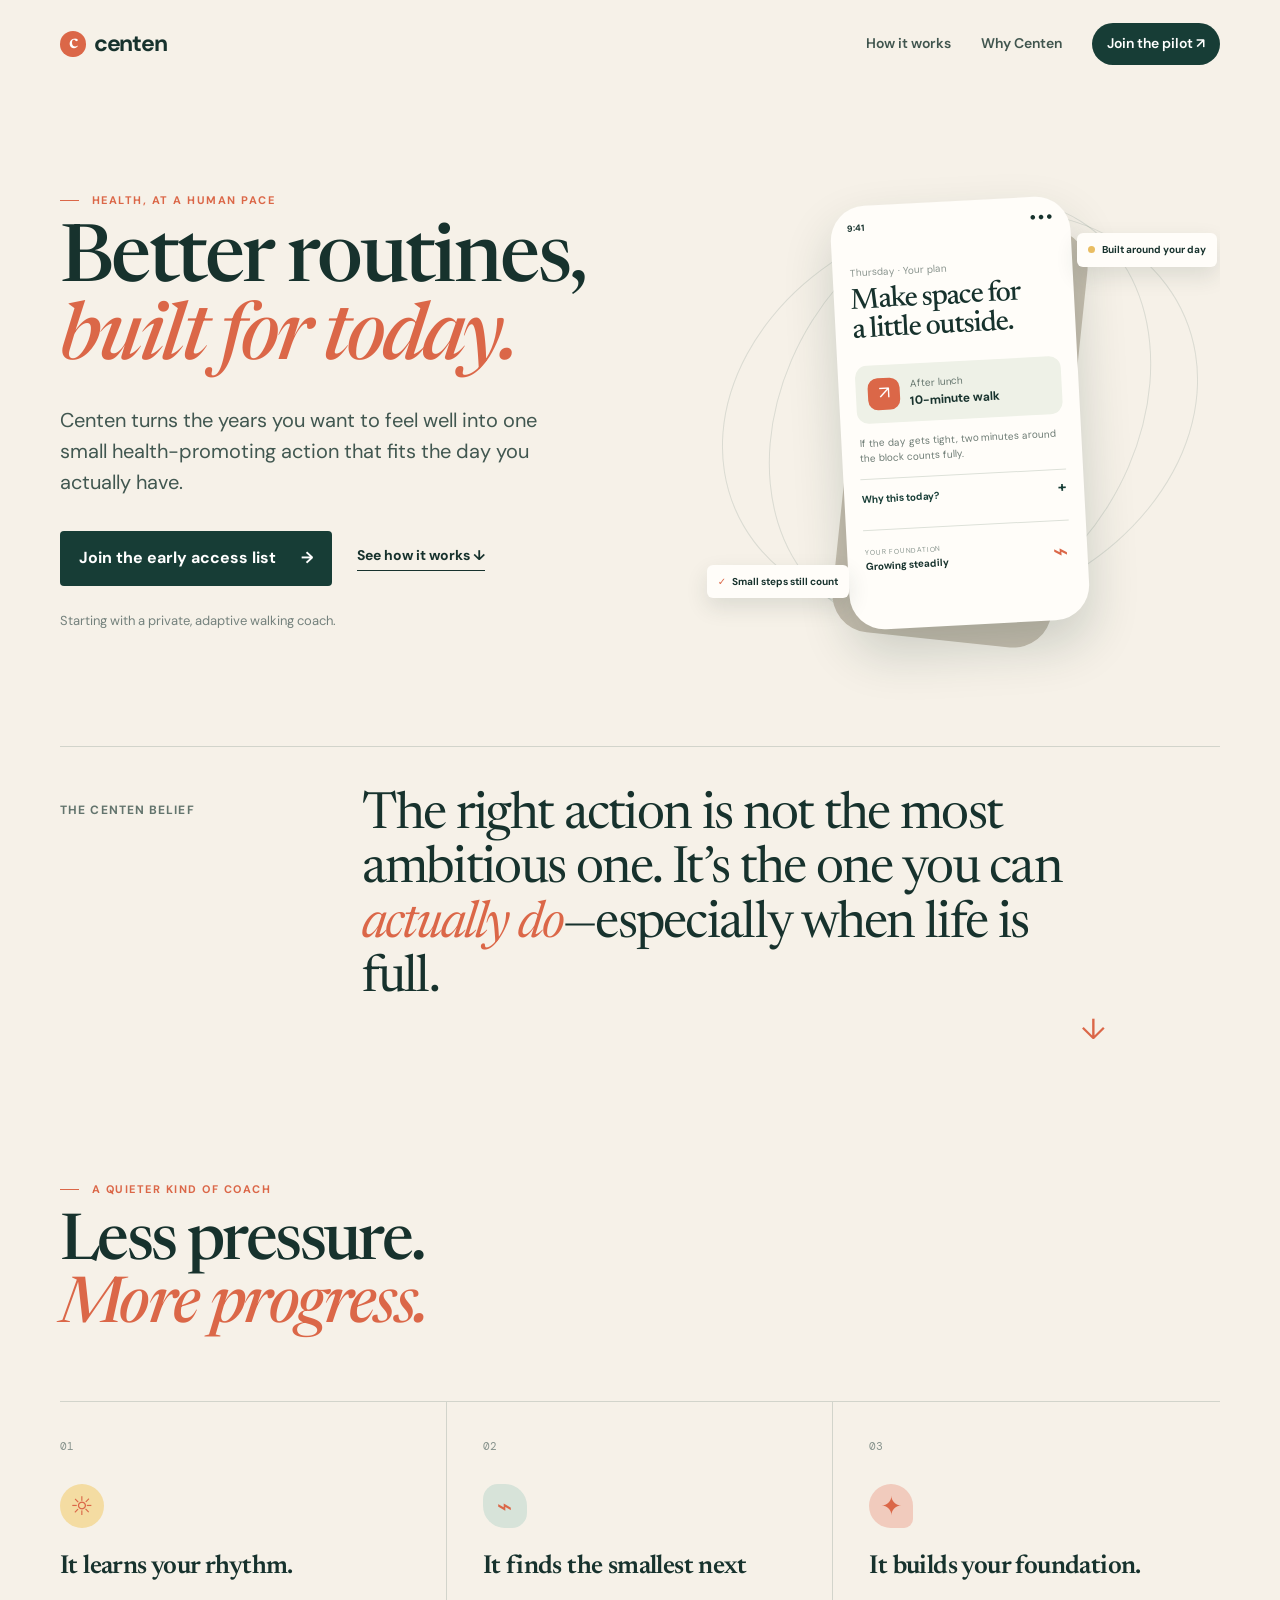
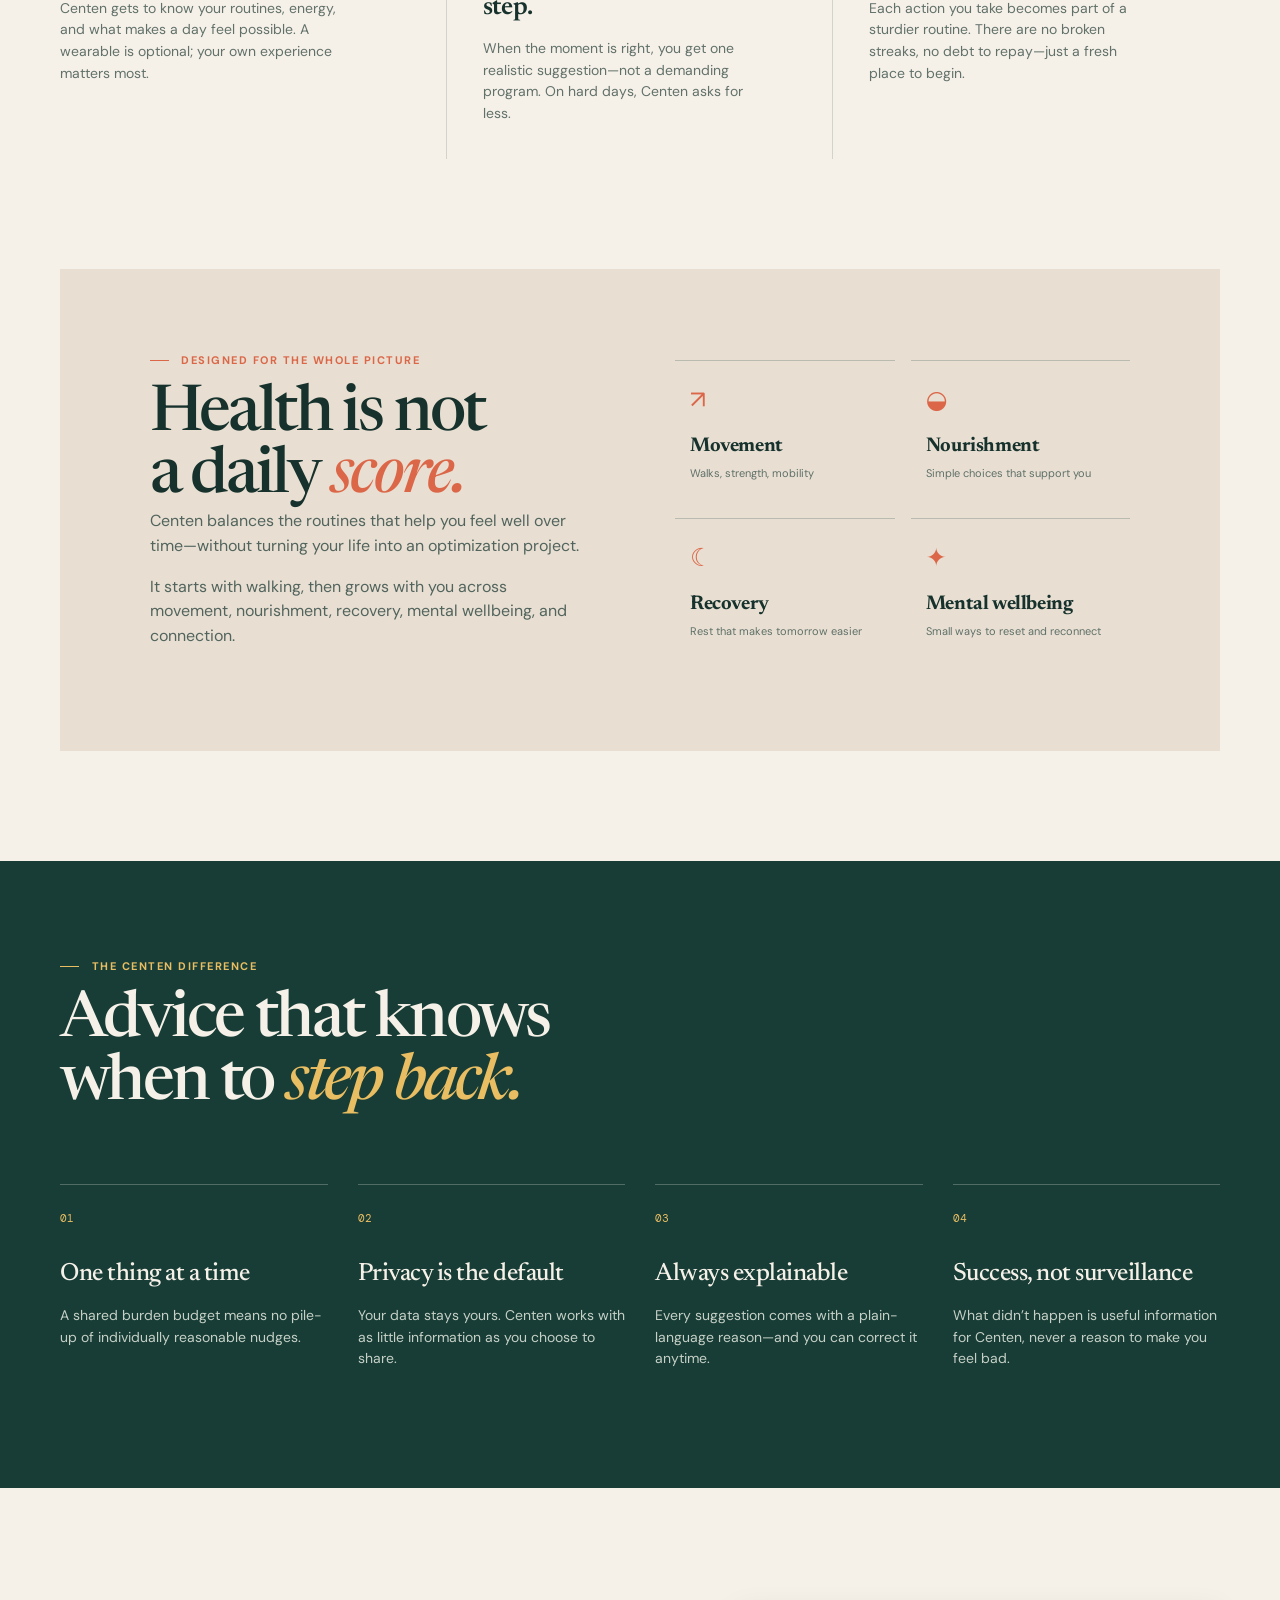
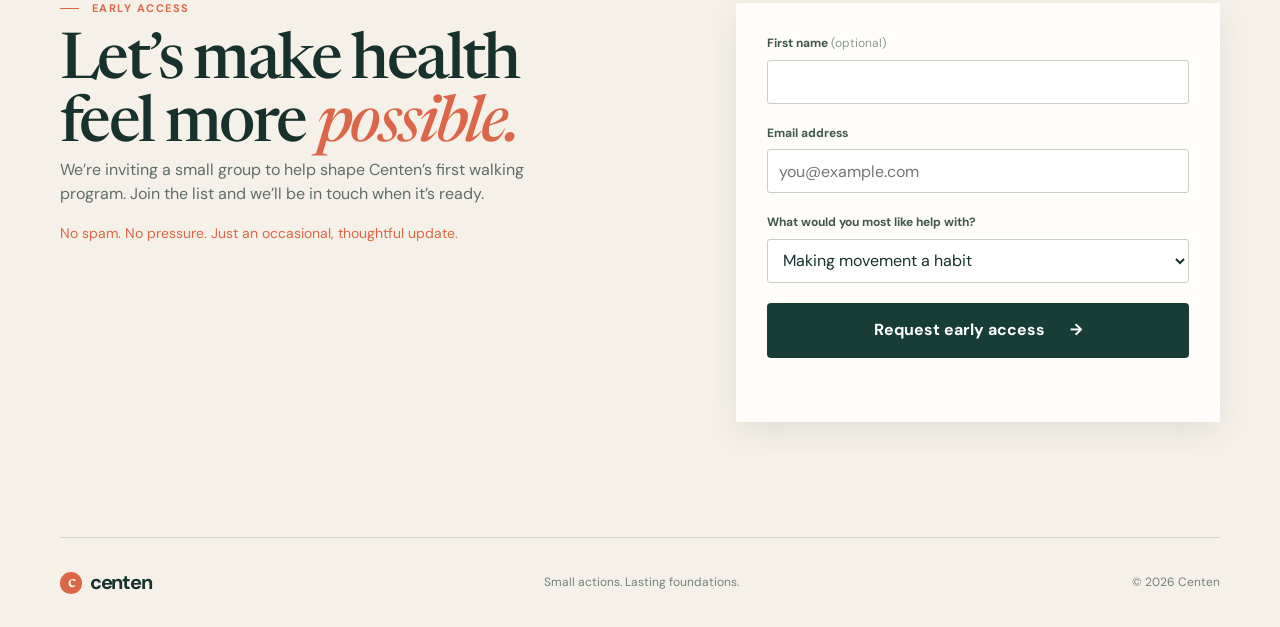
==== index.html @ 59865a42 "add landing page" ====
<!doctype html>
<html lang="en">
  <head>
    <meta charset="UTF-8" />
    <meta name="viewport" content="width=device-width, initial-scale=1.0" />
    <meta name="description" content="Centen turns your long-term health ambition into one small action that fits today." />
    <meta name="theme-color" content="#173d36" />
    <title>Centen — Health routines that fit real life</title>
    <link rel="preconnect" href="https://fonts.googleapis.com" />
    <link rel="preconnect" href="https://fonts.gstatic.com" crossorigin />
    <link href="https://fonts.googleapis.com/css2?family=DM+Mono:wght@400;500&family=DM+Sans:opsz,wght@9..40,400;9..40,500;9..40,600;9..40,700&family=Newsreader:opsz,wght@6..72,500;6..72,600&display=swap" rel="stylesheet" />
    <link rel="stylesheet" href="styles.css" />
  </head>
  <body>
    <header class="site-header">
      <a class="brand" href="#top" aria-label="Centen home"><span class="brand-mark">c</span>centen</a>
      <nav aria-label="Main navigation">
        <a href="#how-it-works">How it works</a>
        <a href="#principles">Why Centen</a>
        <a class="nav-cta" href="#waitlist">Join the pilot <span aria-hidden="true">↗</span></a>
      </nav>
    </header>

    <main id="top">
      <section class="hero section-shell">
        <div class="hero-copy">
          <p class="eyebrow"><span></span> Health, at a human pace</p>
          <h1>Better routines,<br /><em>built for today.</em></h1>
          <p class="hero-intro">Centen turns the years you want to feel well into one small health-promoting action that fits the day you actually have.</p>
          <div class="hero-actions">
            <a class="button button-primary" href="#waitlist">Join the early access list <span aria-hidden="true">→</span></a>
            <a class="text-link" href="#how-it-works">See how it works <span aria-hidden="true">↓</span></a>
          </div>
          <p class="fine-print">Starting with a private, adaptive walking coach.</p>
        </div>

        <div class="hero-visual" aria-label="A preview of a Centen daily plan">
          <div class="orbit orbit-one"></div><div class="orbit orbit-two"></div>
          <div class="phone-shadow"></div>
          <article class="phone-card">
            <div class="phone-status"><span>9:41</span><span class="status-icons">● ● ●</span></div>
            <p class="phone-kicker">Thursday · Your plan</p>
            <h2>Make space for<br />a little outside.</h2>
            <div class="action-card">
              <div class="action-icon" aria-hidden="true">↗</div>
              <div><p>After lunch</p><strong>10-minute walk</strong></div>
            </div>
            <p class="fallback">If the day gets tight, two minutes around the block counts fully.</p>
            <button class="why-button" type="button" data-open-explainer>Why this today? <span>+</span></button>
            <div class="foundation"><div><span>YOUR FOUNDATION</span><strong>Growing steadily</strong></div><span class="sprout" aria-hidden="true">⌁</span></div>
          </article>
          <div class="floating-note note-top"><span class="note-dot"></span> Built around your day</div>
          <div class="floating-note note-bottom"><span class="check">✓</span> Small steps still count</div>
        </div>
      </section>

      <section class="belief section-shell">
        <div class="section-label">The Centen belief</div>
        <div class="belief-copy"><p>The right action is not the most ambitious one. It’s the one you can <em>actually do</em>—especially when life is full.</p><span class="arrow-down">↓</span></div>
      </section>

      <section class="how section-shell" id="how-it-works">
        <div class="section-heading"><p class="eyebrow"><span></span> A quieter kind of coach</p><h2>Less pressure.<br /><em>More progress.</em></h2></div>
        <div class="steps">
          <article class="step"><span class="step-number">01</span><div class="step-icon sun" aria-hidden="true">☼</div><h3>It learns your rhythm.</h3><p>Centen gets to know your routines, energy, and what makes a day feel possible. A wearable is optional; your own experience matters most.</p></article>
          <article class="step"><span class="step-number">02</span><div class="step-icon path" aria-hidden="true">⌁</div><h3>It finds the smallest next step.</h3><p>When the moment is right, you get one realistic suggestion—not a demanding program. On hard days, Centen asks for less.</p></article>
          <article class="step"><span class="step-number">03</span><div class="step-icon seed" aria-hidden="true">✦</div><h3>It builds your foundation.</h3><p>Each action you take becomes part of a sturdier routine. There are no broken streaks, no debt to repay—just a fresh place to begin.</p></article>
        </div>
      </section>

      <section class="today-section section-shell">
        <div class="today-copy"><p class="eyebrow"><span></span> Designed for the whole picture</p><h2>Health is not<br />a daily <em>score.</em></h2><p>Centen balances the routines that help you feel well over time—without turning your life into an optimization project.</p><p>It starts with walking, then grows with you across movement, nourishment, recovery, mental wellbeing, and connection.</p></div>
        <div class="domains" role="list" aria-label="Centen health routine areas">
          <div role="listitem"><span class="domain-icon">↗</span><strong>Movement</strong><small>Walks, strength, mobility</small></div>
          <div role="listitem"><span class="domain-icon">◒</span><strong>Nourishment</strong><small>Simple choices that support you</small></div>
          <div role="listitem"><span class="domain-icon">☾</span><strong>Recovery</strong><small>Rest that makes tomorrow easier</small></div>
          <div role="listitem"><span class="domain-icon">✦</span><strong>Mental wellbeing</strong><small>Small ways to reset and reconnect</small></div>
        </div>
      </section>

      <section class="principles" id="principles">
        <div class="section-shell"><p class="eyebrow light"><span></span> The Centen difference</p><h2>Advice that knows<br />when to <em>step back.</em></h2><div class="principle-grid"><article><span>01</span><h3>One thing at a time</h3><p>A shared burden budget means no pile-up of individually reasonable nudges.</p></article><article><span>02</span><h3>Privacy is the default</h3><p>Your data stays yours. Centen works with as little information as you choose to share.</p></article><article><span>03</span><h3>Always explainable</h3><p>Every suggestion comes with a plain-language reason—and you can correct it anytime.</p></article><article><span>04</span><h3>Success, not surveillance</h3><p>What didn’t happen is useful information for Centen, never a reason to make you feel bad.</p></article></div></div>
      </section>

      <section class="waitlist section-shell" id="waitlist">
        <div class="waitlist-copy"><p class="eyebrow"><span></span> Early access</p><h2>Let’s make health<br />feel more <em>possible.</em></h2><p>We’re inviting a small group to help shape Centen’s first walking program. Join the list and we’ll be in touch when it’s ready.</p><p class="waitlist-note">No spam. No pressure. Just an occasional, thoughtful update.</p></div>
        <form class="signup-form" id="waitlist-form" novalidate>
          <label for="name">First name <span>(optional)</span></label><input id="name" name="name" autocomplete="given-name" type="text" />
          <label for="email">Email address</label><input id="email" name="email" autocomplete="email" type="email" required placeholder="you@example.com" />
          <label for="interest">What would you most like help with?</label><select id="interest" name="interest"><option value="Movement">Making movement a habit</option><option value="Recovery">Rest and recovery</option><option value="Wellbeing">Mental wellbeing</option><option value="Whole health">A more balanced health routine</option></select>
          <button class="button button-primary" type="submit">Request early access <span aria-hidden="true">→</span></button>
          <p class="form-status" id="form-status" role="status" aria-live="polite"></p>
        </form>
      </section>
    </main>

    <footer class="site-footer section-shell"><a class="brand" href="#top"><span class="brand-mark">c</span>centen</a><p>Small actions. Lasting foundations.</p><span>© <span id="year"></span> Centen</span></footer>

    <dialog class="explainer" id="explainer"><button class="close-dialog" type="button" aria-label="Close explanation" data-close-explainer>×</button><p class="eyebrow"><span></span> Why this today?</p><h2>Because a small action that happens is more valuable than a bigger one that doesn’t.</h2><p>Centen considers the rhythm of your day, then suggests a step with room to succeed. You can always adjust the plan.</p><button class="button button-primary" type="button" data-close-explainer>Got it</button></dialog>
    <script src="script.js"></script>
  </body>
</html>
---- styles.css ----
:root { --pine:#173d36; --pine-dark:#102d28; --cream:#f6f1e8; --paper:#fffdf9; --rust:#db6748; --gold:#e9bd62; --ink:#17322d; --muted:#63746d; --line:rgba(23,61,54,.16); }
* { box-sizing:border-box; } html { scroll-behavior:smooth; } body { margin:0; color:var(--ink); background:var(--cream); font-family:"DM Sans",system-ui,sans-serif; font-size:16px; line-height:1.55; } a { color:inherit; text-decoration:none; } button,input,select { font:inherit; } .section-shell,.site-header { width:min(1160px,calc(100% - 48px)); margin-inline:auto; }
.site-header { height:88px; display:flex; align-items:center; justify-content:space-between; } .brand { display:flex; align-items:center; gap:8px; font-size:23px; font-weight:700; letter-spacing:-1.3px; } .brand-mark { display:grid; place-items:center; width:26px; height:26px; border-radius:50% 50% 48% 48%; background:var(--rust); color:white; font-family:Newsreader,serif; font-weight:600; font-size:21px; line-height:1; } nav { display:flex; align-items:center; gap:30px; font-size:14px; font-weight:600; } nav a:not(.nav-cta) { color:#40554e; } .nav-cta { background:var(--pine); color:white; border-radius:100px; padding:10px 15px; }
.hero { min-height:650px; padding:70px 0 78px; display:grid; grid-template-columns:1fr .9fr; gap:64px; align-items:center; overflow:hidden; } .eyebrow { margin:0 0 18px; color:var(--rust); font-size:11px; line-height:1; letter-spacing:1.5px; text-transform:uppercase; font-weight:700; } .eyebrow span { display:inline-block; width:19px; height:1px; margin:0 8px 3px 0; background:currentColor; } h1,h2,h3,p { margin-top:0; } h1,h2 { font-family:Newsreader,Georgia,serif; font-weight:500; letter-spacing:-2.6px; line-height:.98; } h1 { font-size:clamp(56px,6.2vw,82px); margin:0 0 25px; } h1 em,h2 em { color:var(--rust); } .hero-intro { max-width:505px; font-size:20px; line-height:1.55; color:#415750; } .hero-actions { display:flex; align-items:center; gap:25px; margin-top:33px; }.button { border:0; border-radius:4px; cursor:pointer; display:inline-flex; align-items:center; justify-content:center; gap:25px; font-weight:700; padding:15px 19px; transition:transform .2s,background .2s; }.button:hover { transform:translateY(-2px); }.button-primary { color:white; background:var(--pine); }.button-primary:hover { background:var(--pine-dark); }.text-link { font-weight:700; font-size:14px; border-bottom:1px solid var(--ink); padding-bottom:3px; }.fine-print { color:#74817c; font-size:13px; margin:25px 0 0; }
.hero-visual { position:relative; height:510px; display:grid; place-items:center; }.orbit { position:absolute; border:1px solid rgba(23,61,54,.12); border-radius:50%; }.orbit-one { width:490px; height:390px; transform:rotate(-23deg); }.orbit-two { width:350px; height:455px; transform:rotate(32deg); }.phone-shadow { position:absolute; width:220px; height:420px; margin-top:35px; border-radius:38px; background:#c8bfb0; transform:rotate(6deg); }.phone-card { z-index:1; width:240px; min-height:424px; padding:16px 17px 18px; border-radius:35px; background:var(--paper); box-shadow:0 24px 50px rgba(23,51,45,.19); transform:rotate(-3deg); }.phone-status { display:flex; justify-content:space-between; font-size:9px; font-weight:700; }.status-icons { font-size:6px; letter-spacing:1px; }.phone-kicker { color:#8b958f; font-size:10px; margin:29px 0 8px; }.phone-card h2 { font-size:29px; letter-spacing:-1px; margin-bottom:21px; }.action-card { display:flex; align-items:center; gap:10px; padding:12px; background:#eef1e7; border-radius:12px; }.action-icon { display:grid; place-items:center; width:32px;height:32px; border-radius:10px; color:white;background:var(--rust);font-size:18px; }.action-card p { margin:0; color:#66766e; font-size:10px; }.action-card strong { display:block; font-size:12px; }.fallback { color:#6e7c75; font-size:10px; line-height:1.45; margin:13px 1px; }.why-button { display:flex; justify-content:space-between; width:100%; padding:0; border:0; background:transparent; color:var(--pine); border-top:1px solid #dde1d9; padding-top:12px; cursor:pointer; font-size:10px; font-weight:700; }.why-button span { font-size:15px; line-height:.7; }.foundation { display:flex; align-items:center; justify-content:space-between; margin-top:22px; padding:10px 1px 0; border-top:1px solid #dde1d9; }.foundation span { display:block; color:#8a968f; font-size:7px; letter-spacing:.8px; }.foundation strong { display:block;font-size:10px; }.foundation .sprout { color:var(--rust); font-size:26px; }.floating-note { z-index:2; position:absolute; padding:9px 11px; border-radius:6px; background:#fffdf9; box-shadow:0 9px 22px rgba(35,55,48,.12); font-size:10px; font-weight:700; }.note-top { top:75px; right:3px; }.note-bottom { left:6px; bottom:70px; }.note-dot { display:inline-block; width:7px;height:7px; border-radius:50%; background:var(--gold); margin-right:5px; }.check { color:var(--rust); margin-right:4px; }
.belief { display:grid; grid-template-columns:26% 1fr; padding:42px 0 80px; border-top:1px solid var(--line); }.section-label { padding-top:12px; color:var(--muted); font-size:12px; text-transform:uppercase; letter-spacing:1.1px; font-weight:700; }.belief-copy { position:relative; max-width:745px; }.belief-copy p { margin:0; font-family:Newsreader,serif; font-size:clamp(32px,4vw,53px); line-height:1.06; letter-spacing:-1.7px; }.belief-copy em { color:var(--rust); }.arrow-down { position:absolute; right:1px; bottom:-46px; color:var(--rust); font-size:29px; }
.how { padding:98px 0 110px; }.section-heading h2,.today-copy h2,.waitlist h2,.principles h2 { font-size:clamp(46px,5vw,67px); margin-bottom:0; }.steps { display:grid; grid-template-columns:repeat(3,1fr); gap:0; margin-top:62px; border-top:1px solid var(--line); }.step { min-height:284px; position:relative; padding:31px 36px 20px 0; border-right:1px solid var(--line); }.step + .step { padding-left:36px; }.step:last-child { border:0; }.step-number { color:#87938d; font-family:"DM Mono",monospace; font-size:11px; }.step-icon { display:grid; place-items:center; width:44px;height:44px; margin:27px 0 19px; color:var(--rust); font-size:26px; }.sun { background:#f4dca2; border-radius:50%; }.path { background:#d7e3d9; border-radius:15px 50% 15px 50%; }.seed { background:#f1cbbd; border-radius:50% 50% 9px 50%; }.step h3 { margin-bottom:10px; font-family:Newsreader,serif; font-size:26px; font-weight:600; letter-spacing:-.6px; }.step p { color:#61716a; font-size:14px; max-width:285px; }
.today-section { padding:86px clamp(25px,7vw,95px); display:grid; grid-template-columns:1fr 1fr; gap:70px; background:#e8dfd2; }.today-copy > p:not(.eyebrow) { max-width:430px; color:#52645d; }.domains { display:grid; grid-template-columns:1fr 1fr; align-content:center; gap:16px; }.domains > div { padding:20px 15px; border-top:1px solid rgba(23,61,54,.22); }.domain-icon { display:block; color:var(--rust); font-size:25px; margin-bottom:11px; }.domains strong,.domains small { display:block; }.domains strong { font-family:Newsreader,serif; font-size:20px; letter-spacing:-.4px; }.domains small { color:#607069; font-size:11px; margin-top:3px; }
.principles { margin-top:110px; padding:100px 0 104px; background:var(--pine); color:#f6f1e8; }.light { color:var(--gold); }.principles h2 em { color:var(--gold); }.principle-grid { display:grid; grid-template-columns:repeat(4,1fr); gap:30px; margin-top:68px; }.principle-grid article { border-top:1px solid rgba(246,241,232,.26); padding-top:20px; }.principle-grid span { color:var(--gold); font-family:"DM Mono",monospace; font-size:11px; }.principle-grid h3 { margin:27px 0 10px; font-family:Newsreader,serif; font-size:25px; font-weight:500; letter-spacing:-.5px; }.principle-grid p { color:#c6d0c6; font-size:14px; }
.waitlist { display:grid; grid-template-columns:1fr .84fr; gap:100px; padding:115px 0; }.waitlist-copy > p:not(.eyebrow) { max-width:470px; color:#5e6e67; }.waitlist-note { color:var(--rust)!important; font-size:14px; }.signup-form { align-self:center; padding:31px; background:var(--paper); box-shadow:0 10px 30px rgba(23,51,45,.09); }.signup-form label { display:block; margin:0 0 7px; color:#40564e; font-size:12px; font-weight:700; }.signup-form label span { color:#8a968f; font-weight:400; }.signup-form input,.signup-form select { width:100%; height:44px; margin:0 0 20px; padding:0 11px; border:1px solid #c7d0c7; border-radius:3px; background:white; color:var(--ink); }.signup-form input:focus,.signup-form select:focus { outline:2px solid var(--gold); outline-offset:1px; }.signup-form .button { width:100%; }.form-status { min-height:1.5em; margin:14px 0 0; color:#3f6658; font-size:13px; font-weight:600; }
.site-footer { display:flex; align-items:center; justify-content:space-between; padding:29px 0; border-top:1px solid var(--line); color:#718079; font-size:12px; }.site-footer .brand { color:var(--ink); font-size:20px; }.site-footer .brand-mark { width:22px;height:22px;font-size:18px; }.site-footer p { margin:0; }.explainer { width:min(530px,calc(100% - 36px)); border:0; padding:42px; color:var(--ink); background:var(--paper); box-shadow:0 20px 70px rgba(0,0,0,.24); }.explainer::backdrop { background:rgba(13,42,36,.48); }.explainer h2 { font-size:38px; line-height:1.03; }.explainer p:not(.eyebrow) { color:#586a62; }.close-dialog { position:absolute; top:13px; right:16px; border:0;background:transparent;cursor:pointer;color:var(--pine);font-size:30px; }
@media (max-width:760px) { .section-shell,.site-header { width:min(100% - 32px,600px); } .site-header { height:72px; } nav a:not(.nav-cta) { display:none; } nav { gap:0; }.hero { min-height:0; grid-template-columns:1fr; gap:25px; padding:50px 0 47px; }.hero-visual { height:435px; transform:scale(.88); margin:-15px 0 -25px; }.hero-actions { align-items:flex-start; flex-direction:column; gap:18px; }.belief { display:block; padding:35px 0 67px; }.section-label { margin-bottom:20px; }.arrow-down { bottom:-38px; }.how { padding:66px 0; }.steps { grid-template-columns:1fr; margin-top:40px; }.step,.step + .step { min-height:auto; padding:25px 0; border-right:0; border-bottom:1px solid var(--line); }.today-section { display:block; padding:62px 24px; }.domains { margin-top:33px; }.principles { margin-top:67px; padding:69px 0; }.principle-grid { grid-template-columns:1fr 1fr; gap:25px 18px; margin-top:45px; }.waitlist { grid-template-columns:1fr; gap:30px; padding:70px 0; }.site-footer { align-items:flex-start; gap:15px; flex-direction:column; } }
@media (prefers-reduced-motion:reduce) { html { scroll-behavior:auto; } *,*::before,*::after { transition-duration:.01ms!important; animation-duration:.01ms!important; } }
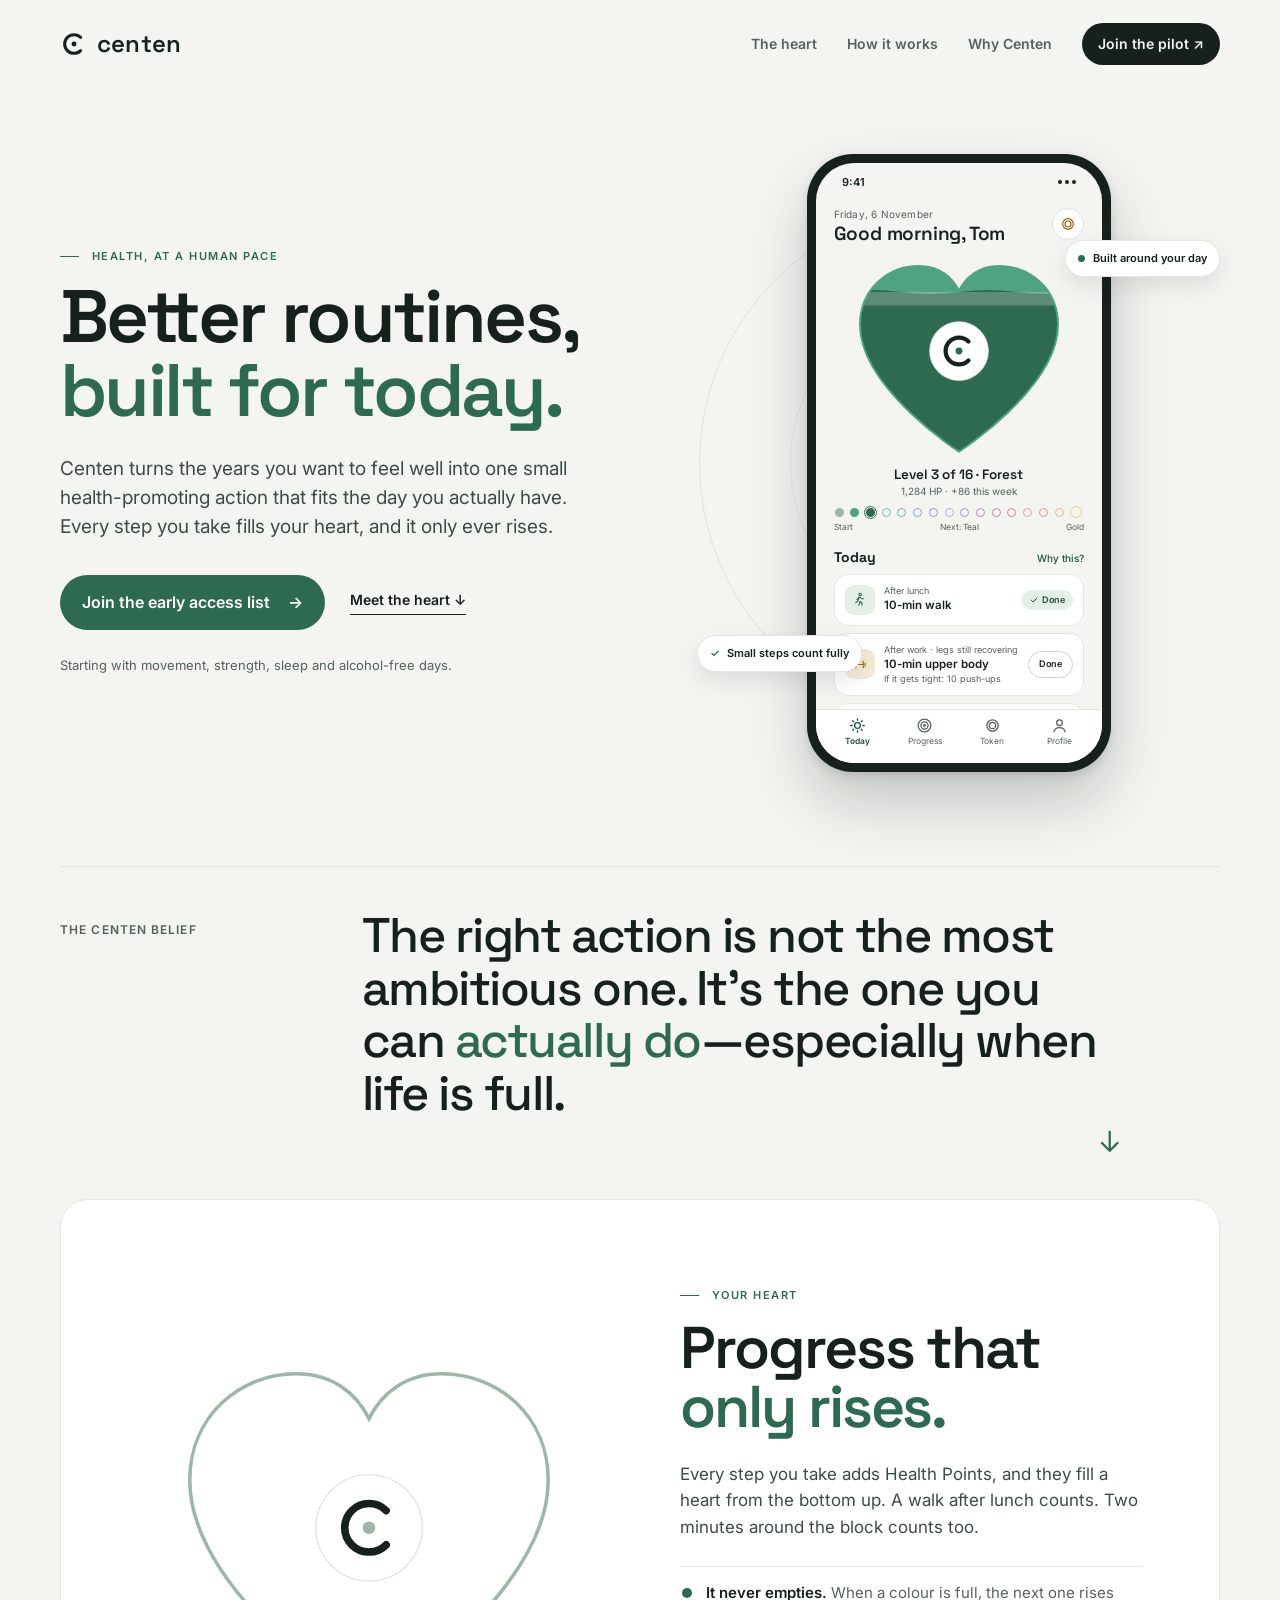
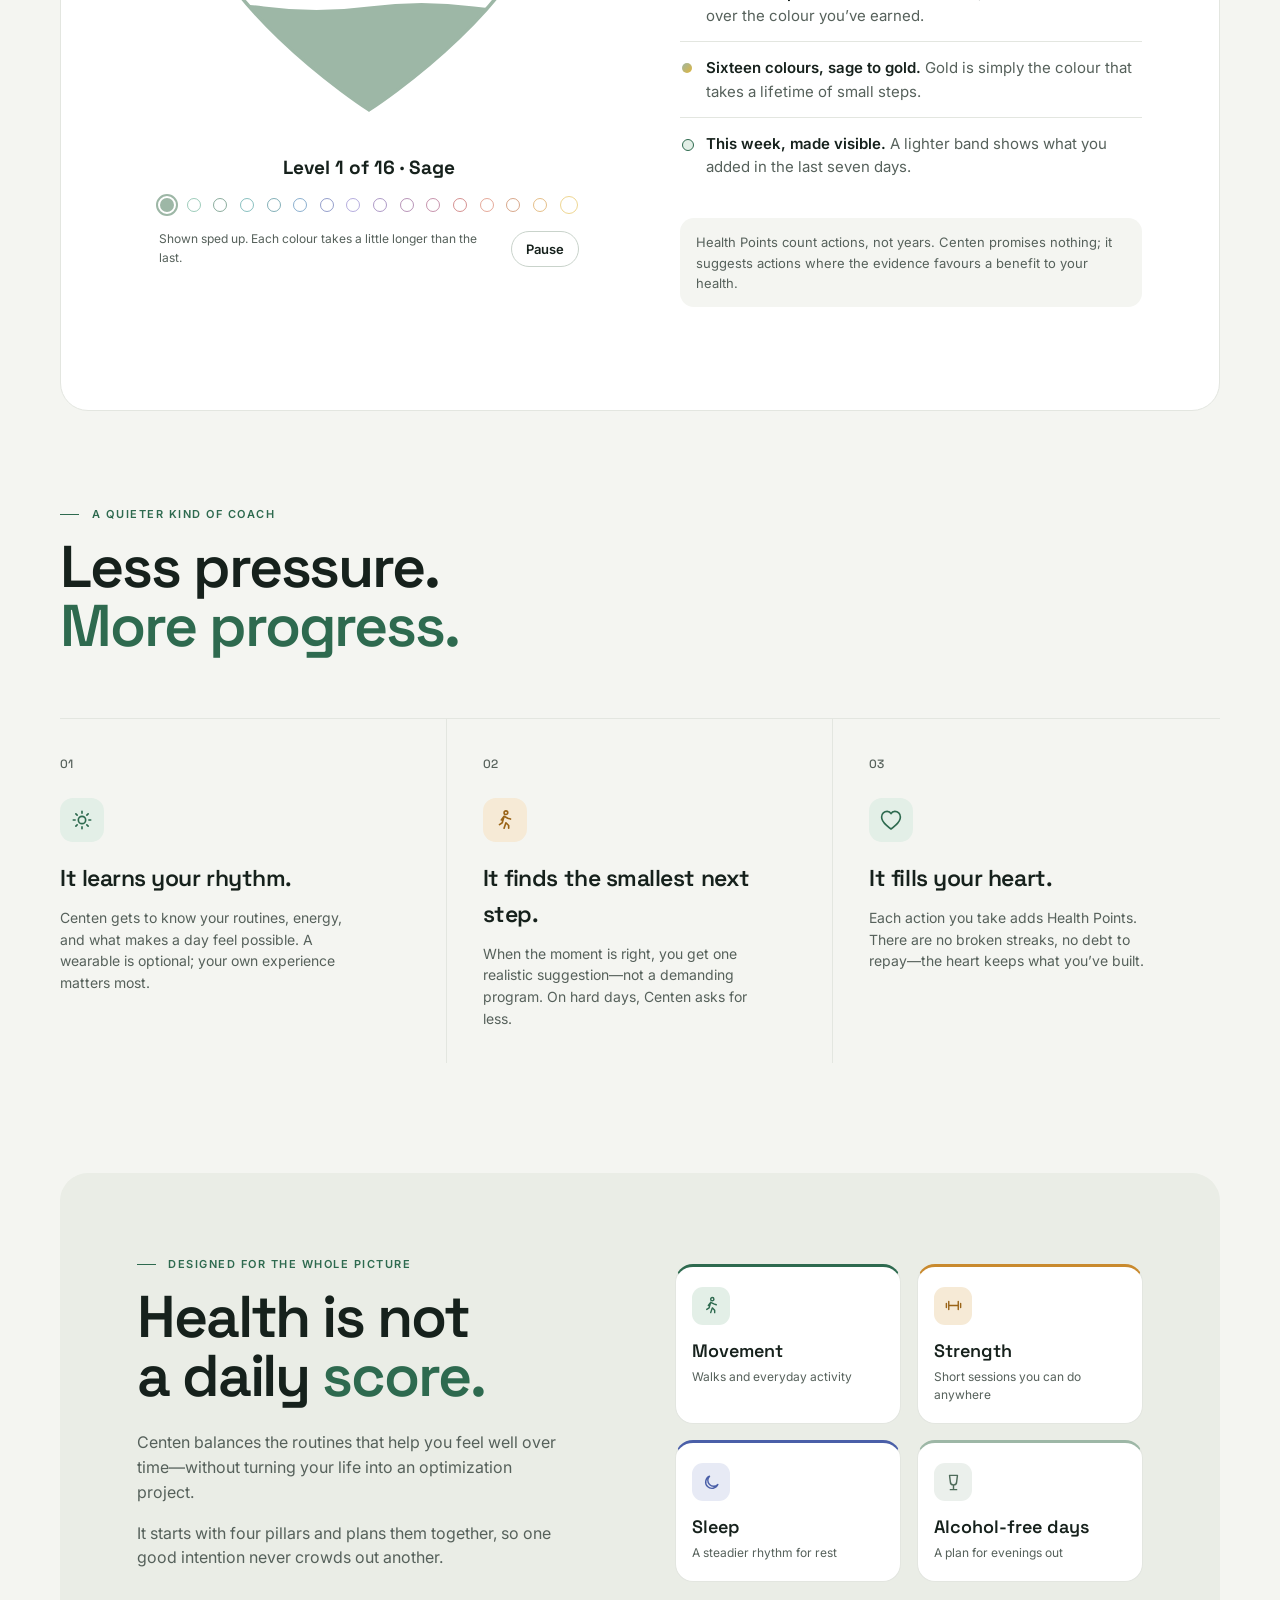
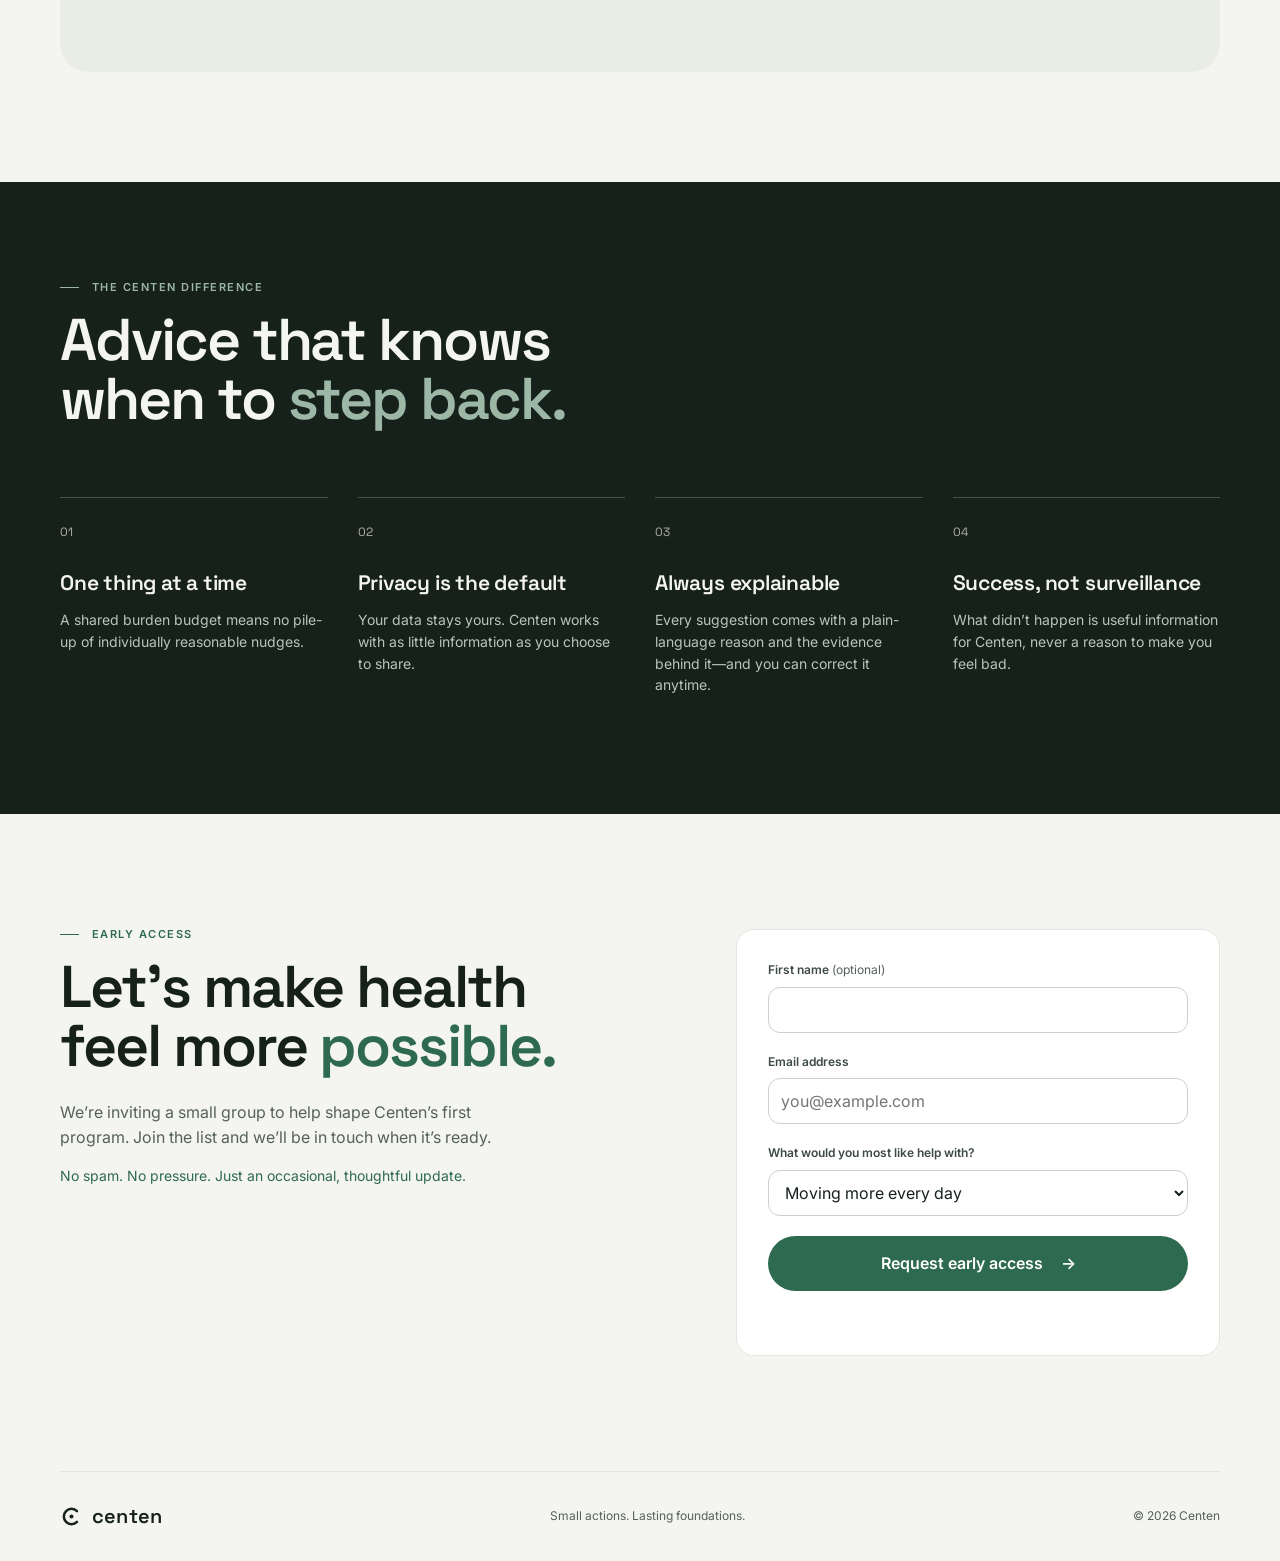
==== commit 69d6a3c6: "Adopt final Centen brand: open-ring mark, icons and heart homescreen - Replace the old wordmark with" ====
--- a/index.html
+++ b/index.html
@@ -3,18 +3,28 @@
   <head>
     <meta charset="UTF-8" />
     <meta name="viewport" content="width=device-width, initial-scale=1.0" />
-    <meta name="description" content="Centen turns your long-term health ambition into one small action that fits today." />
-    <meta name="theme-color" content="#173d36" />
+    <meta name="description" content="Centen turns your long-term health ambition into one small action that fits today, and a heart that fills with every step you take." />
+    <meta name="theme-color" content="#16211C" />
     <title>Centen — Health routines that fit real life</title>
+    <link rel="icon" href="assets/favicon.svg" type="image/svg+xml" />
+    <link rel="icon" href="assets/favicon-32.png" sizes="32x32" type="image/png" />
+    <link rel="apple-touch-icon" href="assets/apple-touch-icon.png" />
+    <link rel="manifest" href="site.webmanifest" />
+    <meta property="og:title" content="Centen — Health routines that fit real life" />
+    <meta property="og:description" content="One small action that fits today, and a heart that only ever rises." />
+    <meta property="og:image" content="assets/icon-512.png" />
     <link rel="preconnect" href="https://fonts.googleapis.com" />
     <link rel="preconnect" href="https://fonts.gstatic.com" crossorigin />
-    <link href="https://fonts.googleapis.com/css2?family=DM+Mono:wght@400;500&family=DM+Sans:opsz,wght@9..40,400;9..40,500;9..40,600;9..40,700&family=Newsreader:opsz,wght@6..72,500;6..72,600&display=swap" rel="stylesheet" />
+    <link href="https://fonts.googleapis.com/css2?family=Inter:wght@400;500;600&family=Space+Grotesk:wght@500;600&display=swap" rel="stylesheet" />
     <link rel="stylesheet" href="styles.css" />
   </head>
   <body>
     <header class="site-header">
-      <a class="brand" href="#top" aria-label="Centen home"><span class="brand-mark">c</span>centen</a>
+      <a class="brand" href="#top" aria-label="Centen home">
+        <svg class="brand-mark" aria-hidden="true" viewBox="0 0 120 120"><path d="M88.3 31.7 A40 40 0 1 0 88.3 88.3" fill="none" stroke="currentColor" stroke-width="13.2" stroke-linecap="round"/><circle cx="60" cy="60" r="10.6" fill="currentColor"/></svg>centen
+      </a>
       <nav aria-label="Main navigation">
+        <a href="#heart">The heart</a>
         <a href="#how-it-works">How it works</a>
         <a href="#principles">Why Centen</a>
         <a class="nav-cta" href="#waitlist">Join the pilot <span aria-hidden="true">↗</span></a>
@@ -26,31 +36,58 @@
         <div class="hero-copy">
           <p class="eyebrow"><span></span> Health, at a human pace</p>
           <h1>Better routines,<br /><em>built for today.</em></h1>
-          <p class="hero-intro">Centen turns the years you want to feel well into one small health-promoting action that fits the day you actually have.</p>
+          <p class="hero-intro">Centen turns the years you want to feel well into one small health-promoting action that fits the day you actually have. Every step you take fills your heart, and it only ever rises.</p>
           <div class="hero-actions">
             <a class="button button-primary" href="#waitlist">Join the early access list <span aria-hidden="true">→</span></a>
-            <a class="text-link" href="#how-it-works">See how it works <span aria-hidden="true">↓</span></a>
+            <a class="text-link" href="#heart">Meet the heart <span aria-hidden="true">↓</span></a>
           </div>
-          <p class="fine-print">Starting with a private, adaptive walking coach.</p>
+          <p class="fine-print">Starting with movement, strength, sleep and alcohol-free days.</p>
         </div>
 
-        <div class="hero-visual" aria-label="A preview of a Centen daily plan">
-          <div class="orbit orbit-one"></div><div class="orbit orbit-two"></div>
-          <div class="phone-shadow"></div>
-          <article class="phone-card">
-            <div class="phone-status"><span>9:41</span><span class="status-icons">● ● ●</span></div>
-            <p class="phone-kicker">Thursday · Your plan</p>
-            <h2>Make space for<br />a little outside.</h2>
-            <div class="action-card">
-              <div class="action-icon" aria-hidden="true">↗</div>
-              <div><p>After lunch</p><strong>10-minute walk</strong></div>
+        <div class="hero-visual">
+          <div class="ring-echo" aria-hidden="true"></div>
+          <figure class="phone" aria-label="Preview of the Centen Today screen">
+            <div class="phone-screen">
+              <div class="phone-status" aria-hidden="true"><span>9:41</span><span class="status-icons"><i></i><i></i><i></i></span></div>
+              <div class="app-head">
+                <div><span class="app-date">Friday, 6 November</span><strong class="app-greeting">Good morning, Tom</strong></div>
+                <span class="token-btn" aria-label="Token connected" role="img"><svg aria-hidden="true" viewBox="0 0 24 24" fill="none" stroke="currentColor" stroke-width="1.8"><circle cx="12" cy="12" r="8"/><circle cx="12" cy="12" r="4.5"/></svg></span>
+              </div>
+
+              <svg class="heart" data-heart="hero" role="img" aria-label="Heart in Forest, over the earned colour Mint, with this week’s gain highlighted" viewBox="0 0 300 280"></svg>
+              <div class="heart-meta">
+                <strong data-level-title>Level 3 of 16 · Forest</strong>
+                <span><span data-hp>1,284</span> HP · +86 this week</span>
+              </div>
+              <div class="level-path" data-level-path="hero" aria-hidden="true"></div>
+              <div class="level-caption" aria-hidden="true"><span>Start</span><span data-next>Next: Teal</span><span>Gold</span></div>
+
+              <div class="today-head"><strong>Today</strong><button type="button" data-open-explainer>Why this?</button></div>
+              <div class="app-card">
+                <span class="tile tile-move"><svg aria-hidden="true" viewBox="0 0 24 24" fill="none" stroke="currentColor" stroke-width="1.8" stroke-linecap="round" stroke-linejoin="round"><circle cx="13" cy="4" r="2"/><path d="M11 21l2-6 3 3v3M8 12l3-4 4 2 3 1M11 8l-2 7-3 2"/></svg></span>
+                <div><small>After lunch</small><strong>10-min walk</strong></div>
+                <span class="chip chip-done"><svg aria-hidden="true" viewBox="0 0 24 24" fill="none" stroke="currentColor" stroke-width="2.4" stroke-linecap="round" stroke-linejoin="round"><path d="M5 12l5 5 9-10"/></svg>Done</span>
+              </div>
+              <div class="app-card">
+                <span class="tile tile-strength"><svg aria-hidden="true" viewBox="0 0 24 24" fill="none" stroke="currentColor" stroke-width="1.8" stroke-linecap="round"><path d="M6 7v10M3 9.5v5M18 7v10M21 9.5v5M6 12h12"/></svg></span>
+                <div><small>After work · legs still recovering</small><strong>10-min upper body</strong><small>If it gets tight: 10 push-ups</small></div>
+                <span class="chip chip-open">Done</span>
+              </div>
+              <div class="app-card">
+                <span class="tile tile-alcohol"><svg aria-hidden="true" viewBox="0 0 24 24" fill="none" stroke="currentColor" stroke-width="1.8" stroke-linecap="round" stroke-linejoin="round"><path d="M7 3h10l-1 8a4 4 0 0 1-8 0L7 3zM12 15v6M8 21h8"/></svg></span>
+                <div><small>Tonight · dinner with friends</small><strong>Alcohol-free</strong><small>Your plan: order a spritzer</small></div>
+                <span class="chip chip-commit">Committed</span>
+              </div>
+              <div class="app-nav" aria-hidden="true">
+                <span class="active"><svg viewBox="0 0 24 24" fill="none" stroke="currentColor" stroke-width="1.8" stroke-linecap="round"><circle cx="12" cy="12" r="4"/><path d="M12 2.5v2M12 19.5v2M2.5 12h2M19.5 12h2M5.3 5.3l1.4 1.4M17.3 17.3l1.4 1.4M5.3 18.7l1.4-1.4M17.3 6.7l1.4-1.4"/></svg>Today</span>
+                <span><svg viewBox="0 0 24 24" fill="none" stroke="currentColor" stroke-width="1.8"><circle cx="12" cy="12" r="9"/><circle cx="12" cy="12" r="5"/><circle cx="12" cy="12" r="1.2"/></svg>Progress</span>
+                <span><svg viewBox="0 0 24 24" fill="none" stroke="currentColor" stroke-width="1.8"><circle cx="12" cy="12" r="8"/><circle cx="12" cy="12" r="4.5"/></svg>Token</span>
+                <span><svg viewBox="0 0 24 24" fill="none" stroke="currentColor" stroke-width="1.8" stroke-linecap="round"><circle cx="12" cy="8" r="4"/><path d="M4 21c1-4 4.5-6 8-6s7 2 8 6"/></svg>Profile</span>
+              </div>
             </div>
-            <p class="fallback">If the day gets tight, two minutes around the block counts fully.</p>
-            <button class="why-button" type="button" data-open-explainer>Why this today? <span>+</span></button>
-            <div class="foundation"><div><span>YOUR FOUNDATION</span><strong>Growing steadily</strong></div><span class="sprout" aria-hidden="true">⌁</span></div>
-          </article>
+          </figure>
           <div class="floating-note note-top"><span class="note-dot"></span> Built around your day</div>
-          <div class="floating-note note-bottom"><span class="check">✓</span> Small steps still count</div>
+          <div class="floating-note note-bottom"><span class="check">✓</span> Small steps count fully</div>
         </div>
       </section>
 
@@ -59,44 +96,67 @@
         <div class="belief-copy"><p>The right action is not the most ambitious one. It’s the one you can <em>actually do</em>—especially when life is full.</p><span class="arrow-down">↓</span></div>
       </section>
 
+      <section class="heart-section section-shell" id="heart">
+        <div class="heart-stage">
+          <svg class="heart heart-large" data-heart="journey" role="img" aria-label="A heart filling from the bottom, one colour rising over the next" viewBox="0 0 300 280"></svg>
+          <p class="journey-title" aria-live="off"><strong data-journey-title>Level 1 of 16 · Sage</strong></p>
+          <div class="level-path level-path-large" data-level-path="journey" aria-hidden="true"></div>
+          <div class="journey-foot">
+            <span>Shown sped up. Each colour takes a little longer than the last.</span>
+            <button class="journey-toggle" type="button" data-journey-toggle>Pause</button>
+          </div>
+        </div>
+        <div class="heart-copy">
+          <p class="eyebrow"><span></span> Your heart</p>
+          <h2>Progress that<br /><em>only rises.</em></h2>
+          <p>Every step you take adds Health Points, and they fill a heart from the bottom up. A walk after lunch counts. Two minutes around the block counts too.</p>
+          <ul class="heart-facts">
+            <li><strong>It never empties.</strong> When a colour is full, the next one rises over the colour you’ve earned.</li>
+            <li><strong>Sixteen colours, sage to gold.</strong> Gold is simply the colour that takes a lifetime of small steps.</li>
+            <li><strong>This week, made visible.</strong> A lighter band shows what you added in the last seven days.</li>
+          </ul>
+          <p class="heart-note">Health Points count actions, not years. Centen promises nothing; it suggests actions where the evidence favours a benefit to your health.</p>
+        </div>
+      </section>
+
       <section class="how section-shell" id="how-it-works">
         <div class="section-heading"><p class="eyebrow"><span></span> A quieter kind of coach</p><h2>Less pressure.<br /><em>More progress.</em></h2></div>
         <div class="steps">
-          <article class="step"><span class="step-number">01</span><div class="step-icon sun" aria-hidden="true">☼</div><h3>It learns your rhythm.</h3><p>Centen gets to know your routines, energy, and what makes a day feel possible. A wearable is optional; your own experience matters most.</p></article>
-          <article class="step"><span class="step-number">02</span><div class="step-icon path" aria-hidden="true">⌁</div><h3>It finds the smallest next step.</h3><p>When the moment is right, you get one realistic suggestion—not a demanding program. On hard days, Centen asks for less.</p></article>
-          <article class="step"><span class="step-number">03</span><div class="step-icon seed" aria-hidden="true">✦</div><h3>It builds your foundation.</h3><p>Each action you take becomes part of a sturdier routine. There are no broken streaks, no debt to repay—just a fresh place to begin.</p></article>
+          <article class="step"><span class="step-number">01</span><div class="step-icon tile-move" aria-hidden="true"><svg viewBox="0 0 24 24" fill="none" stroke="currentColor" stroke-width="1.8" stroke-linecap="round"><circle cx="12" cy="12" r="4"/><path d="M12 2.5v2M12 19.5v2M2.5 12h2M19.5 12h2M5.3 5.3l1.4 1.4M17.3 17.3l1.4 1.4M5.3 18.7l1.4-1.4M17.3 6.7l1.4-1.4"/></svg></div><h3>It learns your rhythm.</h3><p>Centen gets to know your routines, energy, and what makes a day feel possible. A wearable is optional; your own experience matters most.</p></article>
+          <article class="step"><span class="step-number">02</span><div class="step-icon tile-strength" aria-hidden="true"><svg viewBox="0 0 24 24" fill="none" stroke="currentColor" stroke-width="1.8" stroke-linecap="round" stroke-linejoin="round"><circle cx="13" cy="4" r="2"/><path d="M11 21l2-6 3 3v3M8 12l3-4 4 2 3 1M11 8l-2 7-3 2"/></svg></div><h3>It finds the smallest next step.</h3><p>When the moment is right, you get one realistic suggestion—not a demanding program. On hard days, Centen asks for less.</p></article>
+          <article class="step"><span class="step-number">03</span><div class="step-icon tile-heart" aria-hidden="true"><svg viewBox="0 0 300 280"><path d="M150 262 C150 262 22 180 22 98 C22 52 58 22 98 22 C124 22 141 36 150 54 C159 36 176 22 202 22 C242 22 278 52 278 98 C278 180 150 262 150 262 Z" fill="none" stroke="currentColor" stroke-width="22" stroke-linejoin="round"/></svg></div><h3>It fills your heart.</h3><p>Each action you take adds Health Points. There are no broken streaks, no debt to repay—the heart keeps what you’ve built.</p></article>
         </div>
       </section>
 
       <section class="today-section section-shell">
-        <div class="today-copy"><p class="eyebrow"><span></span> Designed for the whole picture</p><h2>Health is not<br />a daily <em>score.</em></h2><p>Centen balances the routines that help you feel well over time—without turning your life into an optimization project.</p><p>It starts with walking, then grows with you across movement, nourishment, recovery, mental wellbeing, and connection.</p></div>
-        <div class="domains" role="list" aria-label="Centen health routine areas">
-          <div role="listitem"><span class="domain-icon">↗</span><strong>Movement</strong><small>Walks, strength, mobility</small></div>
-          <div role="listitem"><span class="domain-icon">◒</span><strong>Nourishment</strong><small>Simple choices that support you</small></div>
-          <div role="listitem"><span class="domain-icon">☾</span><strong>Recovery</strong><small>Rest that makes tomorrow easier</small></div>
-          <div role="listitem"><span class="domain-icon">✦</span><strong>Mental wellbeing</strong><small>Small ways to reset and reconnect</small></div>
+        <div class="today-copy"><p class="eyebrow"><span></span> Designed for the whole picture</p><h2>Health is not<br />a daily <em>score.</em></h2><p>Centen balances the routines that help you feel well over time—without turning your life into an optimization project.</p><p>It starts with four pillars and plans them together, so one good intention never crowds out another.</p></div>
+        <div class="domains" role="list" aria-label="Centen health pillars">
+          <div role="listitem" style="--pillar:#2E6A4F"><span class="domain-icon tile-move"><svg aria-hidden="true" viewBox="0 0 24 24" fill="none" stroke="currentColor" stroke-width="1.8" stroke-linecap="round" stroke-linejoin="round"><circle cx="13" cy="4" r="2"/><path d="M11 21l2-6 3 3v3M8 12l3-4 4 2 3 1M11 8l-2 7-3 2"/></svg></span><strong>Movement</strong><small>Walks and everyday activity</small></div>
+          <div role="listitem" style="--pillar:#C98A2E"><span class="domain-icon tile-strength"><svg aria-hidden="true" viewBox="0 0 24 24" fill="none" stroke="currentColor" stroke-width="1.8" stroke-linecap="round"><path d="M6 7v10M3 9.5v5M18 7v10M21 9.5v5M6 12h12"/></svg></span><strong>Strength</strong><small>Short sessions you can do anywhere</small></div>
+          <div role="listitem" style="--pillar:#4A5FA8"><span class="domain-icon tile-sleep"><svg aria-hidden="true" viewBox="0 0 24 24" fill="none" stroke="currentColor" stroke-width="1.8" stroke-linecap="round" stroke-linejoin="round"><path d="M20 14.5A8 8 0 1 1 9.5 4a6.5 6.5 0 0 0 10.5 10.5z"/></svg></span><strong>Sleep</strong><small>A steadier rhythm for rest</small></div>
+          <div role="listitem" style="--pillar:#9DB7A6"><span class="domain-icon tile-alcohol"><svg aria-hidden="true" viewBox="0 0 24 24" fill="none" stroke="currentColor" stroke-width="1.8" stroke-linecap="round" stroke-linejoin="round"><path d="M7 3h10l-1 8a4 4 0 0 1-8 0L7 3zM12 15v6M8 21h8"/></svg></span><strong>Alcohol-free days</strong><small>A plan for evenings out</small></div>
         </div>
       </section>
 
       <section class="principles" id="principles">
-        <div class="section-shell"><p class="eyebrow light"><span></span> The Centen difference</p><h2>Advice that knows<br />when to <em>step back.</em></h2><div class="principle-grid"><article><span>01</span><h3>One thing at a time</h3><p>A shared burden budget means no pile-up of individually reasonable nudges.</p></article><article><span>02</span><h3>Privacy is the default</h3><p>Your data stays yours. Centen works with as little information as you choose to share.</p></article><article><span>03</span><h3>Always explainable</h3><p>Every suggestion comes with a plain-language reason—and you can correct it anytime.</p></article><article><span>04</span><h3>Success, not surveillance</h3><p>What didn’t happen is useful information for Centen, never a reason to make you feel bad.</p></article></div></div>
+        <div class="section-shell"><p class="eyebrow light"><span></span> The Centen difference</p><h2>Advice that knows<br />when to <em>step back.</em></h2><div class="principle-grid"><article><span>01</span><h3>One thing at a time</h3><p>A shared burden budget means no pile-up of individually reasonable nudges.</p></article><article><span>02</span><h3>Privacy is the default</h3><p>Your data stays yours. Centen works with as little information as you choose to share.</p></article><article><span>03</span><h3>Always explainable</h3><p>Every suggestion comes with a plain-language reason and the evidence behind it—and you can correct it anytime.</p></article><article><span>04</span><h3>Success, not surveillance</h3><p>What didn’t happen is useful information for Centen, never a reason to make you feel bad.</p></article></div></div>
       </section>
 
       <section class="waitlist section-shell" id="waitlist">
-        <div class="waitlist-copy"><p class="eyebrow"><span></span> Early access</p><h2>Let’s make health<br />feel more <em>possible.</em></h2><p>We’re inviting a small group to help shape Centen’s first walking program. Join the list and we’ll be in touch when it’s ready.</p><p class="waitlist-note">No spam. No pressure. Just an occasional, thoughtful update.</p></div>
+        <div class="waitlist-copy"><p class="eyebrow"><span></span> Early access</p><h2>Let’s make health<br />feel more <em>possible.</em></h2><p>We’re inviting a small group to help shape Centen’s first program. Join the list and we’ll be in touch when it’s ready.</p><p class="waitlist-note">No spam. No pressure. Just an occasional, thoughtful update.</p></div>
         <form class="signup-form" id="waitlist-form" novalidate>
           <label for="name">First name <span>(optional)</span></label><input id="name" name="name" autocomplete="given-name" type="text" />
           <label for="email">Email address</label><input id="email" name="email" autocomplete="email" type="email" required placeholder="you@example.com" />
-          <label for="interest">What would you most like help with?</label><select id="interest" name="interest"><option value="Movement">Making movement a habit</option><option value="Recovery">Rest and recovery</option><option value="Wellbeing">Mental wellbeing</option><option value="Whole health">A more balanced health routine</option></select>
+          <label for="interest">What would you most like help with?</label><select id="interest" name="interest"><option value="Movement">Moving more every day</option><option value="Strength">Building strength</option><option value="Sleep">Sleeping more steadily</option><option value="Alcohol-free">More alcohol-free days</option><option value="Whole health">A more balanced health routine</option></select>
           <button class="button button-primary" type="submit">Request early access <span aria-hidden="true">→</span></button>
           <p class="form-status" id="form-status" role="status" aria-live="polite"></p>
         </form>
       </section>
     </main>
 
-    <footer class="site-footer section-shell"><a class="brand" href="#top"><span class="brand-mark">c</span>centen</a><p>Small actions. Lasting foundations.</p><span>© <span id="year"></span> Centen</span></footer>
+    <footer class="site-footer section-shell"><a class="brand" href="#top"><svg class="brand-mark" aria-hidden="true" viewBox="0 0 120 120"><path d="M88.3 31.7 A40 40 0 1 0 88.3 88.3" fill="none" stroke="currentColor" stroke-width="13.2" stroke-linecap="round"/><circle cx="60" cy="60" r="10.6" fill="currentColor"/></svg>centen</a><p>Small actions. Lasting foundations.</p><span>© <span id="year"></span> Centen</span></footer>
 
-    <dialog class="explainer" id="explainer"><button class="close-dialog" type="button" aria-label="Close explanation" data-close-explainer>×</button><p class="eyebrow"><span></span> Why this today?</p><h2>Because a small action that happens is more valuable than a bigger one that doesn’t.</h2><p>Centen considers the rhythm of your day, then suggests a step with room to succeed. You can always adjust the plan.</p><button class="button button-primary" type="button" data-close-explainer>Got it</button></dialog>
+    <dialog class="explainer" id="explainer"><button class="close-dialog" type="button" aria-label="Close explanation" data-close-explainer>×</button><p class="eyebrow"><span></span> Why this today?</p><h2>Because a small action that happens is more valuable than a bigger one that doesn’t.</h2><p>Centen considers the rhythm of your day, then suggests a step with room to succeed. It only proposes actions where there is more evidence that they benefit health than that they don’t. You can always adjust the plan.</p><button class="button button-primary" type="button" data-close-explainer>Got it</button></dialog>
     <script src="script.js"></script>
   </body>
 </html>
--- a/styles.css
+++ b/styles.css
@@ -1,13 +1,38 @@
-:root { --pine:#173d36; --pine-dark:#102d28; --cream:#f6f1e8; --paper:#fffdf9; --rust:#db6748; --gold:#e9bd62; --ink:#17322d; --muted:#63746d; --line:rgba(23,61,54,.16); }
-* { box-sizing:border-box; } html { scroll-behavior:smooth; } body { margin:0; color:var(--ink); background:var(--cream); font-family:"DM Sans",system-ui,sans-serif; font-size:16px; line-height:1.55; } a { color:inherit; text-decoration:none; } button,input,select { font:inherit; } .section-shell,.site-header { width:min(1160px,calc(100% - 48px)); margin-inline:auto; }
-.site-header { height:88px; display:flex; align-items:center; justify-content:space-between; } .brand { display:flex; align-items:center; gap:8px; font-size:23px; font-weight:700; letter-spacing:-1.3px; } .brand-mark { display:grid; place-items:center; width:26px; height:26px; border-radius:50% 50% 48% 48%; background:var(--rust); color:white; font-family:Newsreader,serif; font-weight:600; font-size:21px; line-height:1; } nav { display:flex; align-items:center; gap:30px; font-size:14px; font-weight:600; } nav a:not(.nav-cta) { color:#40554e; } .nav-cta { background:var(--pine); color:white; border-radius:100px; padding:10px 15px; }
-.hero { min-height:650px; padding:70px 0 78px; display:grid; grid-template-columns:1fr .9fr; gap:64px; align-items:center; overflow:hidden; } .eyebrow { margin:0 0 18px; color:var(--rust); font-size:11px; line-height:1; letter-spacing:1.5px; text-transform:uppercase; font-weight:700; } .eyebrow span { display:inline-block; width:19px; height:1px; margin:0 8px 3px 0; background:currentColor; } h1,h2,h3,p { margin-top:0; } h1,h2 { font-family:Newsreader,Georgia,serif; font-weight:500; letter-spacing:-2.6px; line-height:.98; } h1 { font-size:clamp(56px,6.2vw,82px); margin:0 0 25px; } h1 em,h2 em { color:var(--rust); } .hero-intro { max-width:505px; font-size:20px; line-height:1.55; color:#415750; } .hero-actions { display:flex; align-items:center; gap:25px; margin-top:33px; }.button { border:0; border-radius:4px; cursor:pointer; display:inline-flex; align-items:center; justify-content:center; gap:25px; font-weight:700; padding:15px 19px; transition:transform .2s,background .2s; }.button:hover { transform:translateY(-2px); }.button-primary { color:white; background:var(--pine); }.button-primary:hover { background:var(--pine-dark); }.text-link { font-weight:700; font-size:14px; border-bottom:1px solid var(--ink); padding-bottom:3px; }.fine-print { color:#74817c; font-size:13px; margin:25px 0 0; }
-.hero-visual { position:relative; height:510px; display:grid; place-items:center; }.orbit { position:absolute; border:1px solid rgba(23,61,54,.12); border-radius:50%; }.orbit-one { width:490px; height:390px; transform:rotate(-23deg); }.orbit-two { width:350px; height:455px; transform:rotate(32deg); }.phone-shadow { position:absolute; width:220px; height:420px; margin-top:35px; border-radius:38px; background:#c8bfb0; transform:rotate(6deg); }.phone-card { z-index:1; width:240px; min-height:424px; padding:16px 17px 18px; border-radius:35px; background:var(--paper); box-shadow:0 24px 50px rgba(23,51,45,.19); transform:rotate(-3deg); }.phone-status { display:flex; justify-content:space-between; font-size:9px; font-weight:700; }.status-icons { font-size:6px; letter-spacing:1px; }.phone-kicker { color:#8b958f; font-size:10px; margin:29px 0 8px; }.phone-card h2 { font-size:29px; letter-spacing:-1px; margin-bottom:21px; }.action-card { display:flex; align-items:center; gap:10px; padding:12px; background:#eef1e7; border-radius:12px; }.action-icon { display:grid; place-items:center; width:32px;height:32px; border-radius:10px; color:white;background:var(--rust);font-size:18px; }.action-card p { margin:0; color:#66766e; font-size:10px; }.action-card strong { display:block; font-size:12px; }.fallback { color:#6e7c75; font-size:10px; line-height:1.45; margin:13px 1px; }.why-button { display:flex; justify-content:space-between; width:100%; padding:0; border:0; background:transparent; color:var(--pine); border-top:1px solid #dde1d9; padding-top:12px; cursor:pointer; font-size:10px; font-weight:700; }.why-button span { font-size:15px; line-height:.7; }.foundation { display:flex; align-items:center; justify-content:space-between; margin-top:22px; padding:10px 1px 0; border-top:1px solid #dde1d9; }.foundation span { display:block; color:#8a968f; font-size:7px; letter-spacing:.8px; }.foundation strong { display:block;font-size:10px; }.foundation .sprout { color:var(--rust); font-size:26px; }.floating-note { z-index:2; position:absolute; padding:9px 11px; border-radius:6px; background:#fffdf9; box-shadow:0 9px 22px rgba(35,55,48,.12); font-size:10px; font-weight:700; }.note-top { top:75px; right:3px; }.note-bottom { left:6px; bottom:70px; }.note-dot { display:inline-block; width:7px;height:7px; border-radius:50%; background:var(--gold); margin-right:5px; }.check { color:var(--rust); margin-right:4px; }
-.belief { display:grid; grid-template-columns:26% 1fr; padding:42px 0 80px; border-top:1px solid var(--line); }.section-label { padding-top:12px; color:var(--muted); font-size:12px; text-transform:uppercase; letter-spacing:1.1px; font-weight:700; }.belief-copy { position:relative; max-width:745px; }.belief-copy p { margin:0; font-family:Newsreader,serif; font-size:clamp(32px,4vw,53px); line-height:1.06; letter-spacing:-1.7px; }.belief-copy em { color:var(--rust); }.arrow-down { position:absolute; right:1px; bottom:-46px; color:var(--rust); font-size:29px; }
-.how { padding:98px 0 110px; }.section-heading h2,.today-copy h2,.waitlist h2,.principles h2 { font-size:clamp(46px,5vw,67px); margin-bottom:0; }.steps { display:grid; grid-template-columns:repeat(3,1fr); gap:0; margin-top:62px; border-top:1px solid var(--line); }.step { min-height:284px; position:relative; padding:31px 36px 20px 0; border-right:1px solid var(--line); }.step + .step { padding-left:36px; }.step:last-child { border:0; }.step-number { color:#87938d; font-family:"DM Mono",monospace; font-size:11px; }.step-icon { display:grid; place-items:center; width:44px;height:44px; margin:27px 0 19px; color:var(--rust); font-size:26px; }.sun { background:#f4dca2; border-radius:50%; }.path { background:#d7e3d9; border-radius:15px 50% 15px 50%; }.seed { background:#f1cbbd; border-radius:50% 50% 9px 50%; }.step h3 { margin-bottom:10px; font-family:Newsreader,serif; font-size:26px; font-weight:600; letter-spacing:-.6px; }.step p { color:#61716a; font-size:14px; max-width:285px; }
-.today-section { padding:86px clamp(25px,7vw,95px); display:grid; grid-template-columns:1fr 1fr; gap:70px; background:#e8dfd2; }.today-copy > p:not(.eyebrow) { max-width:430px; color:#52645d; }.domains { display:grid; grid-template-columns:1fr 1fr; align-content:center; gap:16px; }.domains > div { padding:20px 15px; border-top:1px solid rgba(23,61,54,.22); }.domain-icon { display:block; color:var(--rust); font-size:25px; margin-bottom:11px; }.domains strong,.domains small { display:block; }.domains strong { font-family:Newsreader,serif; font-size:20px; letter-spacing:-.4px; }.domains small { color:#607069; font-size:11px; margin-top:3px; }
-.principles { margin-top:110px; padding:100px 0 104px; background:var(--pine); color:#f6f1e8; }.light { color:var(--gold); }.principles h2 em { color:var(--gold); }.principle-grid { display:grid; grid-template-columns:repeat(4,1fr); gap:30px; margin-top:68px; }.principle-grid article { border-top:1px solid rgba(246,241,232,.26); padding-top:20px; }.principle-grid span { color:var(--gold); font-family:"DM Mono",monospace; font-size:11px; }.principle-grid h3 { margin:27px 0 10px; font-family:Newsreader,serif; font-size:25px; font-weight:500; letter-spacing:-.5px; }.principle-grid p { color:#c6d0c6; font-size:14px; }
-.waitlist { display:grid; grid-template-columns:1fr .84fr; gap:100px; padding:115px 0; }.waitlist-copy > p:not(.eyebrow) { max-width:470px; color:#5e6e67; }.waitlist-note { color:var(--rust)!important; font-size:14px; }.signup-form { align-self:center; padding:31px; background:var(--paper); box-shadow:0 10px 30px rgba(23,51,45,.09); }.signup-form label { display:block; margin:0 0 7px; color:#40564e; font-size:12px; font-weight:700; }.signup-form label span { color:#8a968f; font-weight:400; }.signup-form input,.signup-form select { width:100%; height:44px; margin:0 0 20px; padding:0 11px; border:1px solid #c7d0c7; border-radius:3px; background:white; color:var(--ink); }.signup-form input:focus,.signup-form select:focus { outline:2px solid var(--gold); outline-offset:1px; }.signup-form .button { width:100%; }.form-status { min-height:1.5em; margin:14px 0 0; color:#3f6658; font-size:13px; font-weight:600; }
-.site-footer { display:flex; align-items:center; justify-content:space-between; padding:29px 0; border-top:1px solid var(--line); color:#718079; font-size:12px; }.site-footer .brand { color:var(--ink); font-size:20px; }.site-footer .brand-mark { width:22px;height:22px;font-size:18px; }.site-footer p { margin:0; }.explainer { width:min(530px,calc(100% - 36px)); border:0; padding:42px; color:var(--ink); background:var(--paper); box-shadow:0 20px 70px rgba(0,0,0,.24); }.explainer::backdrop { background:rgba(13,42,36,.48); }.explainer h2 { font-size:38px; line-height:1.03; }.explainer p:not(.eyebrow) { color:#586a62; }.close-dialog { position:absolute; top:13px; right:16px; border:0;background:transparent;cursor:pointer;color:var(--pine);font-size:30px; }
-@media (max-width:760px) { .section-shell,.site-header { width:min(100% - 32px,600px); } .site-header { height:72px; } nav a:not(.nav-cta) { display:none; } nav { gap:0; }.hero { min-height:0; grid-template-columns:1fr; gap:25px; padding:50px 0 47px; }.hero-visual { height:435px; transform:scale(.88); margin:-15px 0 -25px; }.hero-actions { align-items:flex-start; flex-direction:column; gap:18px; }.belief { display:block; padding:35px 0 67px; }.section-label { margin-bottom:20px; }.arrow-down { bottom:-38px; }.how { padding:66px 0; }.steps { grid-template-columns:1fr; margin-top:40px; }.step,.step + .step { min-height:auto; padding:25px 0; border-right:0; border-bottom:1px solid var(--line); }.today-section { display:block; padding:62px 24px; }.domains { margin-top:33px; }.principles { margin-top:67px; padding:69px 0; }.principle-grid { grid-template-columns:1fr 1fr; gap:25px 18px; margin-top:45px; }.waitlist { grid-template-columns:1fr; gap:30px; padding:70px 0; }.site-footer { align-items:flex-start; gap:15px; flex-direction:column; } }
-@media (prefers-reduced-motion:reduce) { html { scroll-behavior:auto; } *,*::before,*::after { transition-duration:.01ms!important; animation-duration:.01ms!important; } }
+:root { --bg:#F4F5F1; --surface:#FFFFFF; --tint:#EAEDE6; --ink:#16211C; --muted:#56615B; --line:#E3E6E0; --outline:#C9D3CB; --accent:#2E6A4F; --accent-dark:#1F5139; --chip:#E3EFE7; --amber:#9A6417; --amber-bg:#FBF4E8; --amber-text:#6E4710; --strength-bg:#F6EAD6; --sage:#9DB7A6; --mint:#4FA383; --warm-white:#F2EBDD; --display:"Space Grotesk",system-ui,sans-serif; }
+* { box-sizing:border-box; } html { scroll-behavior:smooth; } body { margin:0; color:var(--ink); background:var(--bg); font-family:Inter,system-ui,sans-serif; font-size:16px; line-height:1.55; overflow-x:hidden; } a { color:inherit; text-decoration:none; } button,input,select { font:inherit; } svg { display:block; } .section-shell,.site-header { width:min(1160px,calc(100% - 48px)); margin-inline:auto; }
+.site-header { height:88px; display:flex; align-items:center; justify-content:space-between; } .brand { display:flex; align-items:center; gap:9px; font-family:var(--display); font-size:24px; font-weight:600; letter-spacing:.01em; } .brand-mark { width:28px; height:28px; color:var(--ink); } nav { display:flex; align-items:center; gap:30px; font-size:14px; font-weight:600; } nav a:not(.nav-cta) { color:var(--muted); } nav a:not(.nav-cta):hover { color:var(--ink); } .nav-cta { background:var(--ink); color:var(--bg); border-radius:999px; padding:10px 16px; }
+.hero { padding:56px 0 84px; display:grid; grid-template-columns:1fr .9fr; gap:56px; align-items:center; } .eyebrow { margin:0 0 18px; color:var(--accent); font-size:11px; line-height:1; letter-spacing:1.5px; text-transform:uppercase; font-weight:600; } .eyebrow span { display:inline-block; width:19px; height:1px; margin:0 8px 3px 0; background:currentColor; } h1,h2,h3,p { margin-top:0; } h1,h2 { font-family:var(--display); font-weight:600; letter-spacing:-.035em; line-height:1; } h1 { font-size:clamp(44px,5.8vw,78px); margin:0 0 25px; } h1 em,h2 em { color:var(--accent); font-style:normal; } .hero-intro { max-width:510px; font-size:19px; line-height:1.55; color:#3E4A44; } .hero-actions { display:flex; align-items:center; gap:25px; margin-top:33px; } .button { border:0; border-radius:999px; cursor:pointer; display:inline-flex; align-items:center; justify-content:center; gap:18px; font-weight:600; padding:15px 22px; transition:transform .2s,background .2s; } .button:hover { transform:translateY(-2px); } .button-primary { color:#fff; background:var(--accent); } .button-primary:hover { background:var(--accent-dark); } .text-link { font-weight:600; font-size:14px; border-bottom:1px solid var(--ink); padding-bottom:3px; } .fine-print { color:var(--muted); font-size:13px; margin:25px 0 0; }
+
+/* Phone mockup of the Today screen (Herz.dc.html) */
+.hero-visual { position:relative; display:grid; place-items:center; padding:10px 0; } .ring-echo { position:absolute; width:520px; height:520px; border-radius:50%; border:1px solid rgba(22,33,28,.09); clip-path:polygon(0 0,62% 0,50% 50%,62% 100%,0 100%); } .ring-echo::after { content:""; position:absolute; inset:90px; border-radius:50%; border:1px solid rgba(22,33,28,.07); }
+.phone { position:relative; z-index:1; margin:0; width:304px; padding:9px; border-radius:46px; background:var(--ink); box-shadow:0 30px 60px rgba(22,33,28,.22),0 4px 10px rgba(22,33,28,.12); } .phone-screen { position:relative; height:600px; overflow:hidden; border-radius:38px; background:var(--bg); padding:12px 18px 0; font-size:11px; line-height:1.35; } .phone-status { display:flex; justify-content:space-between; align-items:center; padding:0 8px; font-size:11px; font-weight:600; } .status-icons { display:flex; gap:3px; } .status-icons i { width:4px; height:4px; border-radius:50%; background:var(--ink); }
+.app-head { display:flex; justify-content:space-between; align-items:flex-start; margin-top:18px; } .app-date { display:block; color:var(--muted); font-size:10px; letter-spacing:.02em; } .app-greeting { display:block; font-family:var(--display); font-size:19px; font-weight:600; letter-spacing:-.01em; } .token-btn { display:grid; place-items:center; width:32px; height:32px; border-radius:50%; border:1px solid #E0E4DD; background:#fff; color:var(--amber); } .token-btn svg { width:16px; height:16px; }
+.heart { width:100%; height:auto; overflow:visible; } .phone .heart { width:232px; margin:2px auto 0; } .h-wave { animation:drift 7s linear infinite; } @keyframes drift { to { transform:translateX(-150px); } }
+.heart-meta { display:flex; flex-direction:column; align-items:center; gap:1px; } .heart-meta strong { font-family:var(--display); font-size:13.5px; font-weight:600; } .heart-meta > span { color:var(--muted); font-size:10px; }
+.level-path { display:flex; justify-content:space-between; align-items:center; padding:8px 1px 0; } .level-path span { width:9px; height:9px; border-radius:50%; flex:none; } .level-path span:last-child { width:12px; height:12px; } .level-path .earned { background:var(--c); } .level-path .current { background:var(--c); outline:1.5px solid var(--c); outline-offset:1.5px; } .level-path .upcoming { border:1.2px solid var(--c); opacity:.55; } .level-caption { display:flex; justify-content:space-between; margin-top:4px; color:var(--muted); font-size:8.5px; }
+.today-head { display:flex; justify-content:space-between; align-items:baseline; margin:14px 0 7px; } .today-head strong { font-family:var(--display); font-size:14px; } .today-head button { border:0; background:none; padding:0; color:var(--accent-dark); font-size:10px; font-weight:500; cursor:pointer; } .today-head button:hover { text-decoration:underline; }
+.app-card { display:flex; align-items:center; gap:9px; margin-bottom:7px; padding:10px; background:var(--surface); border:1px solid var(--line); border-radius:14px; } .app-card > div { flex:1; min-width:0; display:flex; flex-direction:column; gap:1px; } .app-card small { color:var(--muted); font-size:9px; } .app-card strong { font-size:11.5px; font-weight:600; } .tile { flex:none; display:grid; place-items:center; width:30px; height:30px; border-radius:9px; } .tile svg { width:15px; height:15px; } .tile-move { background:var(--chip); color:var(--accent); } .tile-strength { background:var(--strength-bg); color:var(--amber); } .tile-alcohol { background:#EBF0EC; color:#4E6B5A; } .tile-sleep { background:#E7EAF5; color:#4A5FA8; } .tile-heart { background:var(--chip); color:var(--accent); }
+.chip { flex:none; display:inline-flex; align-items:center; gap:3px; padding:4px 8px; border-radius:999px; font-size:9px; font-weight:600; } .chip svg { width:10px; height:10px; } .chip-done { background:var(--chip); color:var(--accent-dark); } .chip-open { border:1px solid var(--outline); background:#fff; padding:6px 10px; } .chip-commit { background:var(--amber-bg); color:var(--amber-text); }
+.app-nav { position:absolute; left:0; right:0; bottom:0; display:grid; grid-template-columns:repeat(4,1fr); padding:7px 8px 16px; background:#fff; border-top:1px solid var(--line); } .app-nav span { display:flex; flex-direction:column; align-items:center; gap:2px; color:var(--muted); font-size:8.5px; } .app-nav svg { width:17px; height:17px; } .app-nav .active { color:var(--accent-dark); font-weight:600; }
+.floating-note { z-index:2; position:absolute; padding:9px 12px; border-radius:999px; background:#fff; border:1px solid var(--line); box-shadow:0 9px 22px rgba(22,33,28,.1); font-size:11px; font-weight:600; } .note-top { top:96px; right:0; } .note-bottom { left:0; bottom:110px; } .note-dot { display:inline-block; width:7px; height:7px; border-radius:50%; background:var(--accent); margin-right:5px; } .check { color:var(--accent); margin-right:4px; }
+
+.belief { display:grid; grid-template-columns:26% 1fr; padding:42px 0 80px; border-top:1px solid var(--line); } .section-label { padding-top:12px; color:var(--muted); font-size:12px; text-transform:uppercase; letter-spacing:1.1px; font-weight:600; } .belief-copy { position:relative; max-width:760px; } .belief-copy p { margin:0; font-family:var(--display); font-weight:500; font-size:clamp(30px,3.8vw,50px); line-height:1.08; letter-spacing:-.03em; } .belief-copy em { color:var(--accent); font-style:normal; } .arrow-down { position:absolute; right:1px; bottom:-46px; color:var(--accent); font-size:29px; }
+
+/* The heart */
+.heart-section { display:grid; grid-template-columns:1fr 1fr; gap:80px; align-items:center; padding:90px clamp(25px,6vw,80px); background:var(--surface); border:1px solid var(--line); border-radius:28px; } .heart-stage { max-width:420px; width:100%; justify-self:center; } .heart-large.restart { animation:fadein .5s ease; } @keyframes fadein { from { opacity:.2; } }
+.journey-title { margin:18px 0 0; text-align:center; font-family:var(--display); font-size:19px; } .level-path-large { padding-top:14px; } .level-path-large span { width:14px; height:14px; } .level-path-large span:last-child { width:18px; height:18px; } .level-path-large .current { outline-width:2px; outline-offset:2px; } .level-path-large .upcoming { border-width:1.5px; } .level-path span { transition:background .3s,opacity .3s; }
+.journey-foot { display:flex; justify-content:space-between; align-items:center; gap:16px; margin-top:16px; color:var(--muted); font-size:12px; } .journey-toggle { flex:none; min-height:36px; padding:0 14px; border-radius:999px; border:1px solid var(--outline); background:#fff; color:var(--ink); font-size:13px; font-weight:600; cursor:pointer; }
+.heart-copy h2 { font-size:clamp(42px,4.6vw,62px); margin-bottom:24px; } .heart-copy > p:not(.eyebrow) { color:#3E4A44; font-size:17px; max-width:470px; } .heart-facts { list-style:none; margin:26px 0; padding:0; } .heart-facts li { padding:14px 0 14px 26px; border-top:1px solid var(--line); color:var(--muted); font-size:15px; position:relative; } .heart-facts li::before { content:""; position:absolute; left:2px; top:21px; width:10px; height:10px; border-radius:50%; background:var(--accent); } .heart-facts li:nth-child(2)::before { background:linear-gradient(135deg,var(--sage),#E0B53A); } .heart-facts li:nth-child(3)::before { background:var(--chip); border:1px solid var(--accent); } .heart-facts strong { color:var(--ink); font-weight:600; } .heart-note { padding:14px 16px; border-radius:14px; background:var(--bg); color:var(--muted)!important; font-size:13px!important; }
+
+.how { padding:98px 0 110px; } .section-heading h2,.today-copy h2,.waitlist h2,.principles h2 { font-size:clamp(42px,4.6vw,62px); margin-bottom:0; } .steps { display:grid; grid-template-columns:repeat(3,1fr); margin-top:62px; border-top:1px solid var(--line); } .step { min-height:270px; padding:31px 36px 20px 0; border-right:1px solid var(--line); } .step + .step { padding-left:36px; } .step:last-child { border:0; } .step-number { color:var(--muted); font-family:var(--display); font-size:12px; font-weight:500; } .step-icon { display:grid; place-items:center; width:44px; height:44px; margin:24px 0 19px; border-radius:13px; } .step-icon svg { width:22px; height:22px; } .step h3 { margin-bottom:10px; font-family:var(--display); font-size:23px; font-weight:600; letter-spacing:-.02em; } .step p { color:var(--muted); font-size:14px; max-width:290px; }
+.today-section { padding:86px clamp(25px,6vw,80px); display:grid; grid-template-columns:1fr 1fr; gap:70px; background:var(--tint); border-radius:28px; } .today-copy > p:not(.eyebrow) { max-width:430px; color:var(--muted); } .today-copy h2 { margin-bottom:24px; } .domains { display:grid; grid-template-columns:1fr 1fr; align-content:center; gap:16px; } .domains > div { padding:20px 16px 18px; background:var(--surface); border:1px solid var(--line); border-radius:18px; border-top:3px solid var(--pillar); } .domain-icon { display:grid; place-items:center; width:38px; height:38px; border-radius:11px; margin-bottom:12px; } .domain-icon svg { width:19px; height:19px; } .domains strong,.domains small { display:block; } .domains strong { font-family:var(--display); font-size:18px; font-weight:600; } .domains small { color:var(--muted); font-size:12px; margin-top:3px; }
+.principles { margin-top:110px; padding:100px 0 104px; background:var(--ink); color:var(--bg); } .light { color:var(--sage); } .principles h2 em { color:var(--sage); } .principle-grid { display:grid; grid-template-columns:repeat(4,1fr); gap:30px; margin-top:68px; } .principle-grid article { border-top:1px solid rgba(244,245,241,.22); padding-top:20px; } .principle-grid span { color:var(--warm-white); opacity:.7; font-family:var(--display); font-size:12px; } .principle-grid h3 { margin:24px 0 10px; font-family:var(--display); font-size:21px; font-weight:600; letter-spacing:-.01em; } .principle-grid p { color:#B9C4BD; font-size:14px; }
+.waitlist { display:grid; grid-template-columns:1fr .84fr; gap:100px; padding:115px 0; } .waitlist h2 { margin-bottom:24px; } .waitlist-copy > p:not(.eyebrow) { max-width:470px; color:var(--muted); } .waitlist-note { color:var(--accent)!important; font-size:14px; } .signup-form { align-self:center; padding:31px; background:var(--surface); border:1px solid var(--line); border-radius:18px; } .signup-form label { display:block; margin:0 0 7px; color:#3E4A44; font-size:12px; font-weight:600; } .signup-form label span { color:var(--muted); font-weight:400; } .signup-form input,.signup-form select { width:100%; height:46px; margin:0 0 20px; padding:0 12px; border:1px solid var(--outline); border-radius:12px; background:#fff; color:var(--ink); } .signup-form input:focus,.signup-form select:focus { outline:2px solid var(--accent); outline-offset:1px; } .signup-form .button { width:100%; } .form-status { min-height:1.5em; margin:14px 0 0; color:var(--accent-dark); font-size:13px; font-weight:600; }
+.site-footer { display:flex; align-items:center; justify-content:space-between; padding:29px 0; border-top:1px solid var(--line); color:var(--muted); font-size:12px; } .site-footer .brand { color:var(--ink); font-size:20px; } .site-footer .brand-mark { width:23px; height:23px; } .site-footer p { margin:0; }
+.explainer { width:min(530px,calc(100% - 36px)); border:0; border-radius:22px; padding:42px; color:var(--ink); background:var(--surface); box-shadow:0 20px 70px rgba(0,0,0,.24); } .explainer::backdrop { background:rgba(22,33,28,.5); } .explainer h2 { font-size:32px; line-height:1.08; } .explainer p:not(.eyebrow) { color:var(--muted); } .close-dialog { position:absolute; top:13px; right:16px; border:0; background:transparent; cursor:pointer; color:var(--ink); font-size:30px; }
+:focus-visible { outline:2px solid var(--accent); outline-offset:3px; }
+
+@media (max-width:960px) { .hero,.heart-section { grid-template-columns:1fr; } .hero-visual { margin-top:10px; } .heart-section { gap:44px; } .heart-stage { max-width:380px; } }
+@media (max-width:760px) { .section-shell,.site-header { width:min(100% - 32px,600px); } .site-header { height:72px; } nav a:not(.nav-cta) { display:none; } nav { gap:0; } .hero { gap:30px; padding:36px 0 56px; } .hero-actions { align-items:flex-start; flex-direction:column; gap:18px; } .ring-echo { width:380px; height:380px; } .floating-note { display:none; } .belief { display:block; padding:35px 0 67px; } .section-label { margin-bottom:20px; } .arrow-down { bottom:-38px; } .heart-section { padding:52px 20px; border-radius:22px; } .journey-foot { flex-direction:column; align-items:flex-start; } .how { padding:66px 0; } .steps { grid-template-columns:1fr; margin-top:40px; } .step,.step + .step { min-height:auto; padding:25px 0; border-right:0; border-bottom:1px solid var(--line); } .today-section { display:block; padding:56px 20px; border-radius:22px; } .domains { margin-top:33px; } .principles { margin-top:67px; padding:69px 0; } .principle-grid { grid-template-columns:1fr 1fr; gap:25px 18px; margin-top:45px; } .waitlist { grid-template-columns:1fr; gap:30px; padding:70px 0; } .signup-form { padding:22px; } .site-footer { align-items:flex-start; gap:15px; flex-direction:column; } }
+@media (max-width:420px) { .domains { grid-template-columns:1fr; } .principle-grid { grid-template-columns:1fr; } }
+@media (prefers-reduced-motion:reduce) { html { scroll-behavior:auto; } *,*::before,*::after { transition-duration:.01ms!important; animation-duration:.01ms!important; animation-iteration-count:1!important; } }
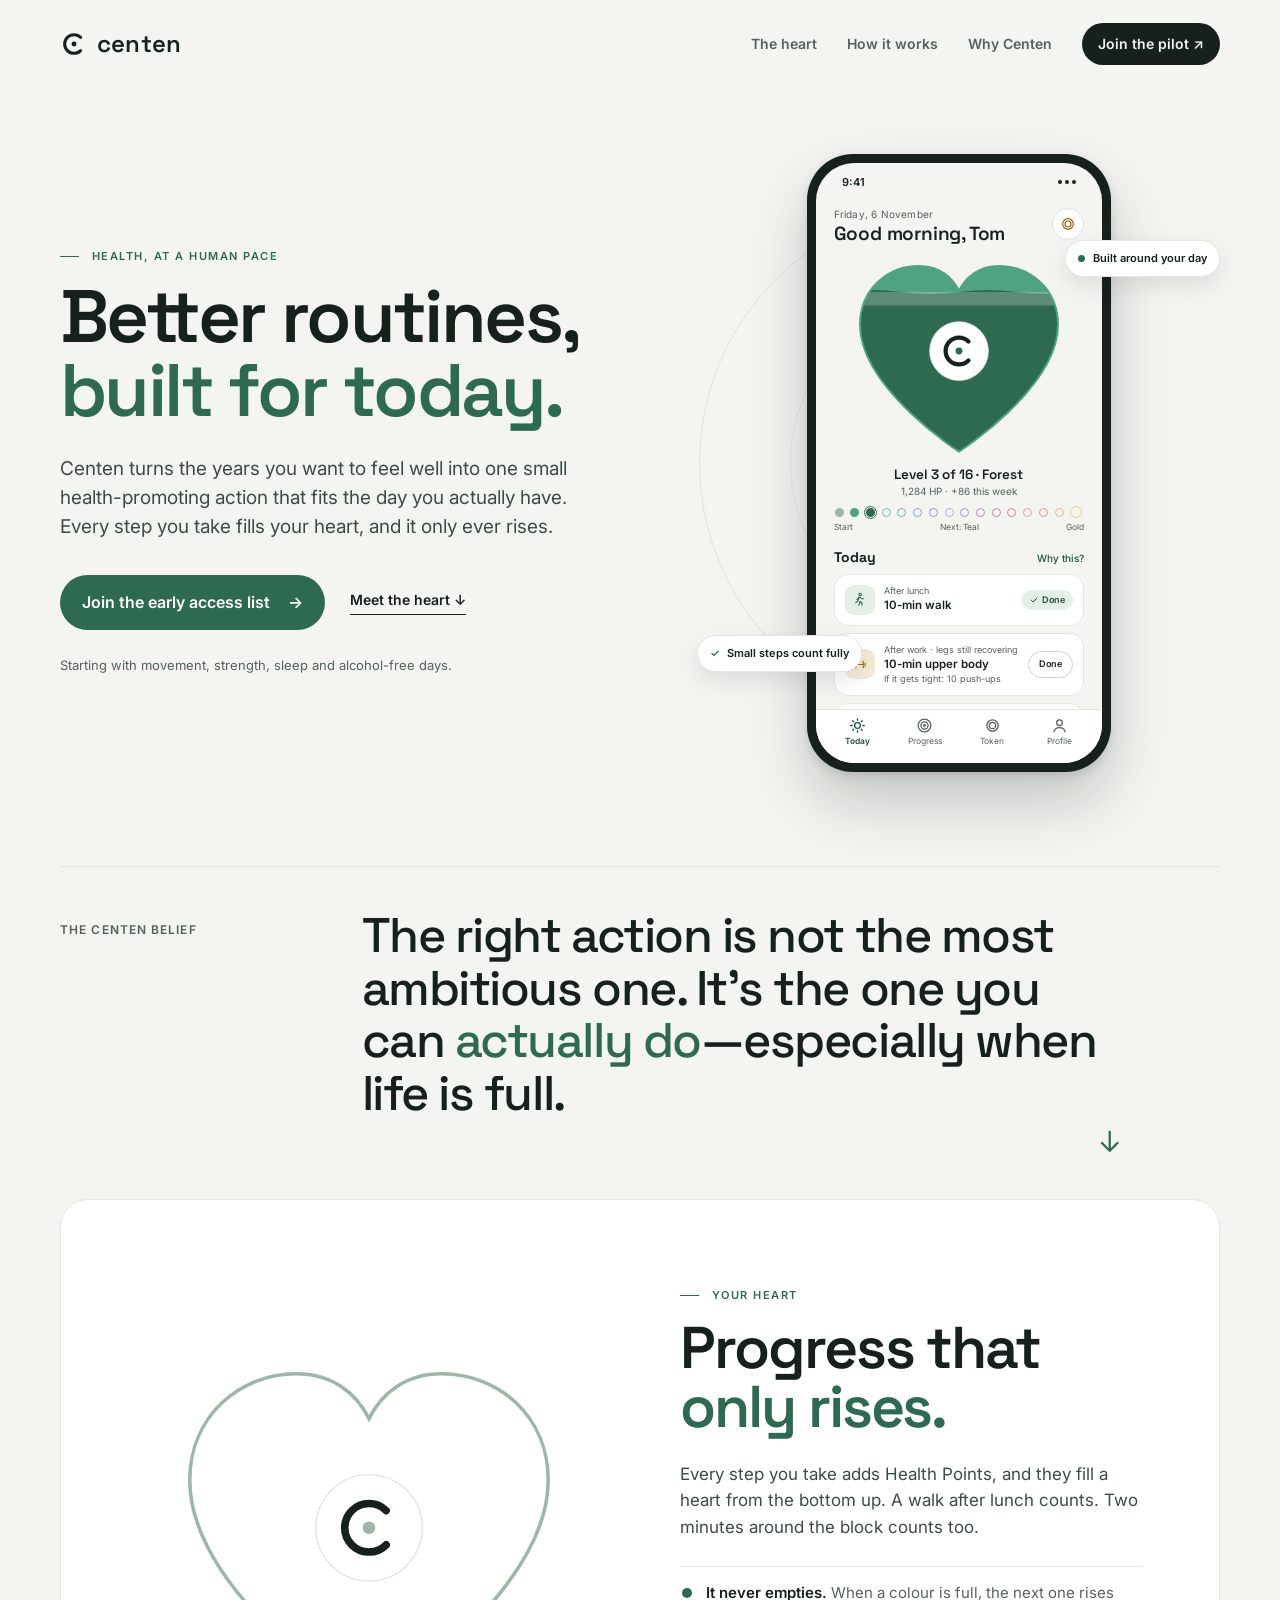
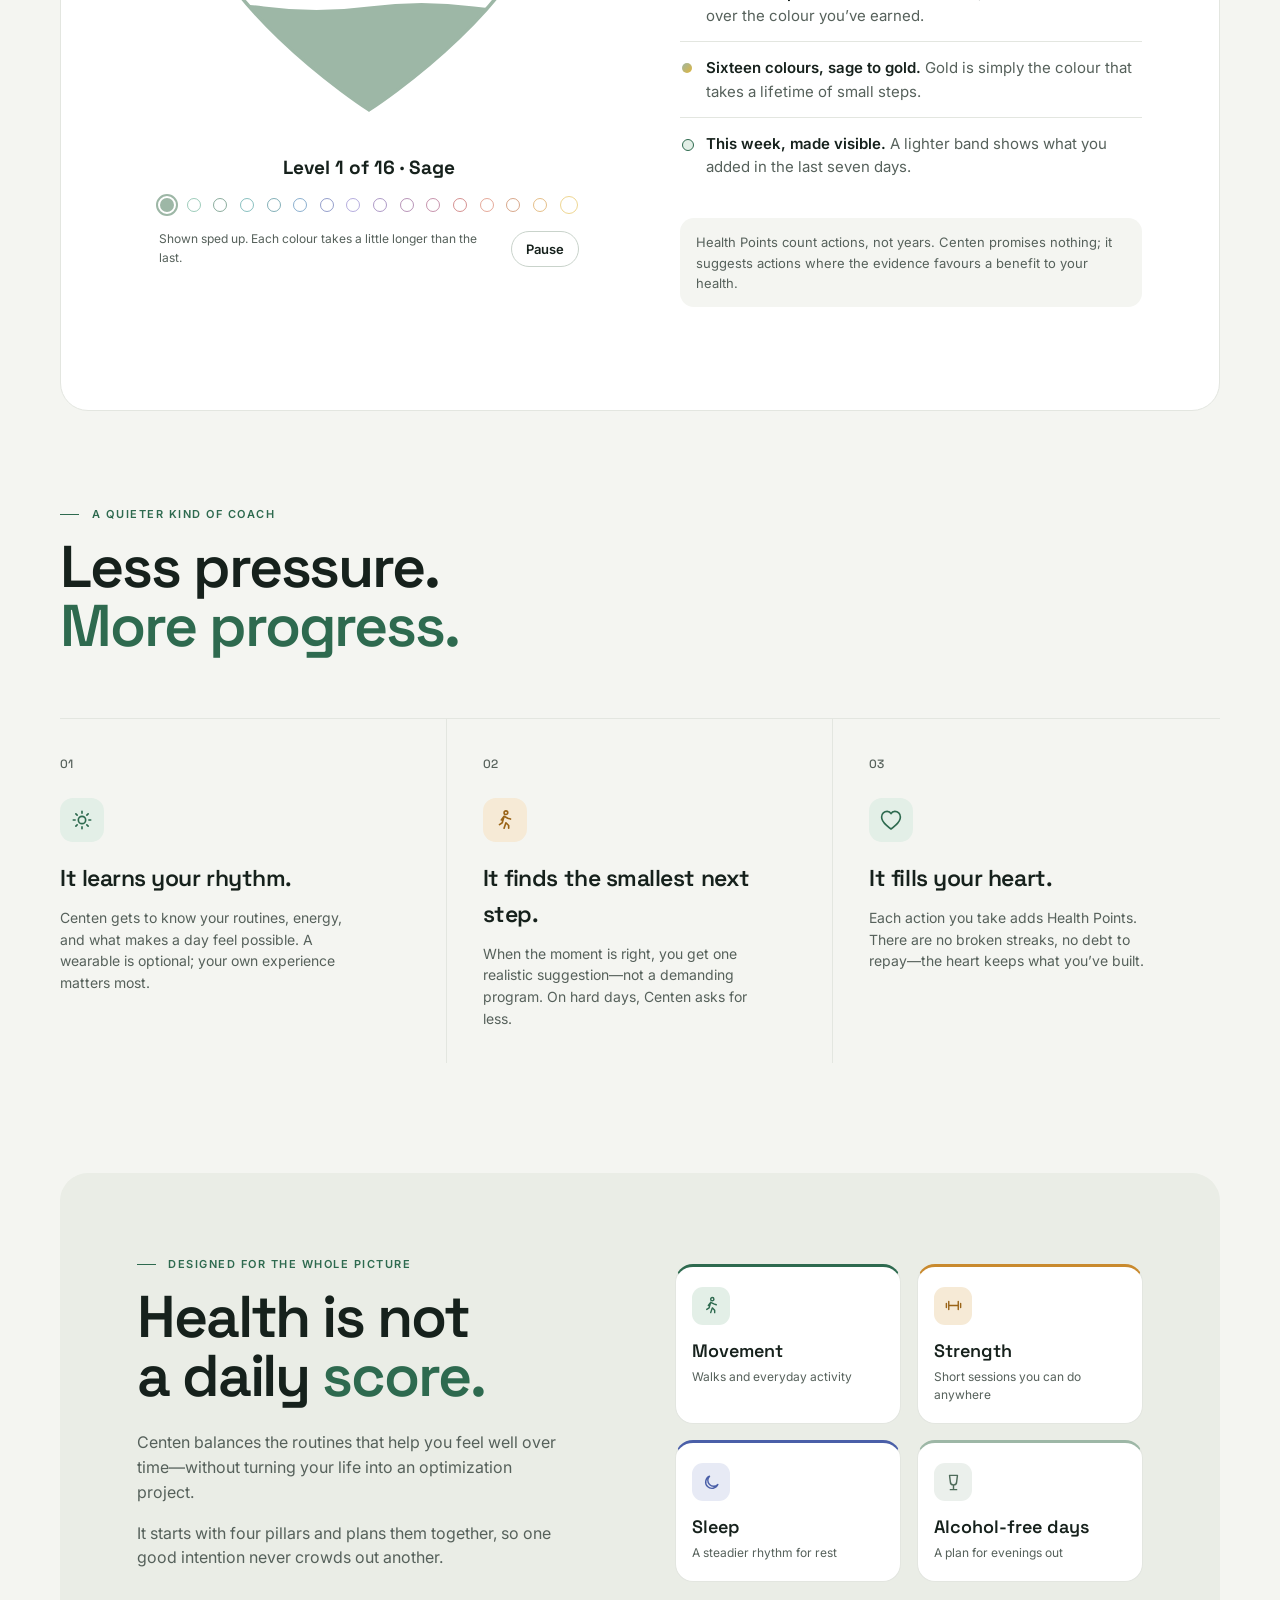
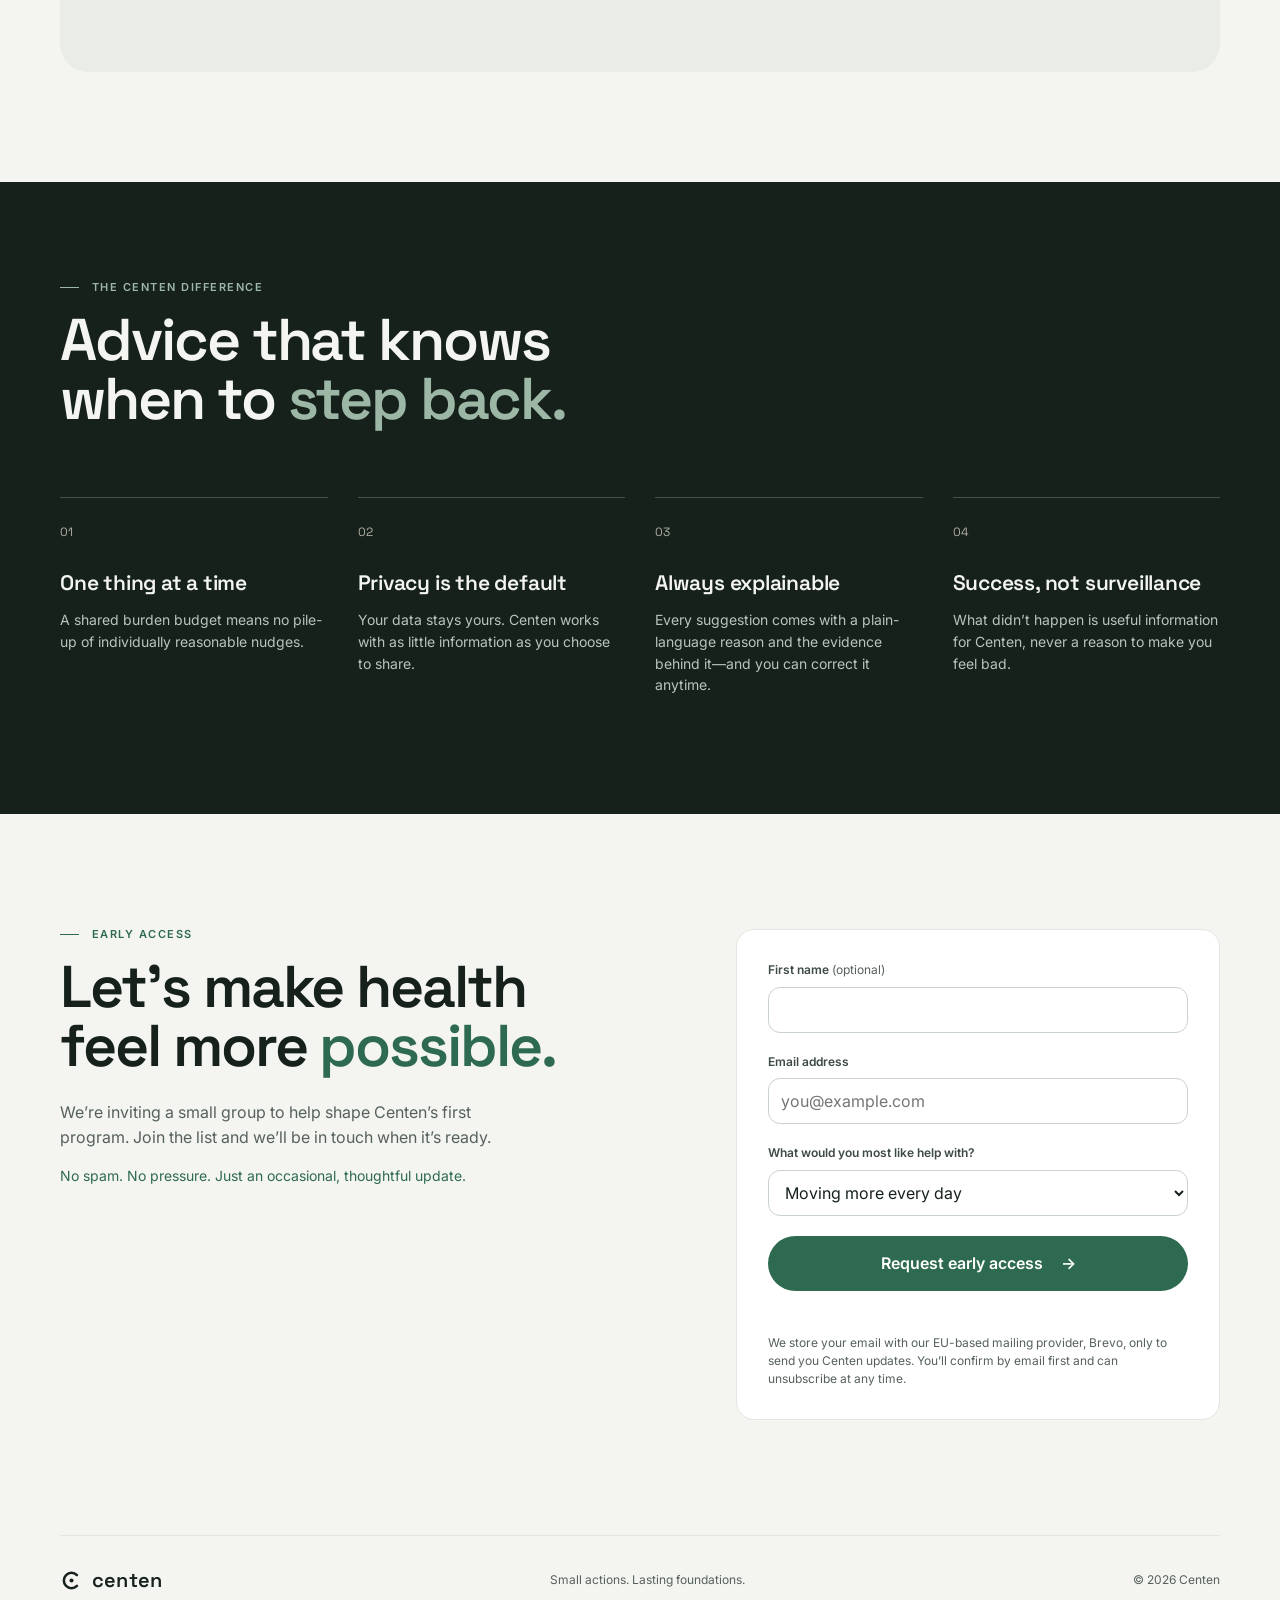
==== commit 87642312: "Wire waitlist form to Brevo signup form Field names match Brevo's embed form (EMAIL, FIRSTNAME, INTE" ====
--- a/index.html
+++ b/index.html
@@ -145,11 +145,14 @@
       <section class="waitlist section-shell" id="waitlist">
         <div class="waitlist-copy"><p class="eyebrow"><span></span> Early access</p><h2>Let’s make health<br />feel more <em>possible.</em></h2><p>We’re inviting a small group to help shape Centen’s first program. Join the list and we’ll be in touch when it’s ready.</p><p class="waitlist-note">No spam. No pressure. Just an occasional, thoughtful update.</p></div>
         <form class="signup-form" id="waitlist-form" novalidate>
-          <label for="name">First name <span>(optional)</span></label><input id="name" name="name" autocomplete="given-name" type="text" />
-          <label for="email">Email address</label><input id="email" name="email" autocomplete="email" type="email" required placeholder="you@example.com" />
-          <label for="interest">What would you most like help with?</label><select id="interest" name="interest"><option value="Movement">Moving more every day</option><option value="Strength">Building strength</option><option value="Sleep">Sleeping more steadily</option><option value="Alcohol-free">More alcohol-free days</option><option value="Whole health">A more balanced health routine</option></select>
+          <label for="name">First name <span>(optional)</span></label><input id="name" name="FIRSTNAME" autocomplete="given-name" type="text" />
+          <label for="email">Email address</label><input id="email" name="EMAIL" autocomplete="email" type="email" required placeholder="you@example.com" />
+          <label for="interest">What would you most like help with?</label><select id="interest" name="INTEREST"><option value="Movement">Moving more every day</option><option value="Strength">Building strength</option><option value="Sleep">Sleeping more steadily</option><option value="Alcohol-free">More alcohol-free days</option><option value="Whole health">A more balanced health routine</option></select>
+          <input class="honeypot" type="text" name="email_address_check" value="" tabindex="-1" autocomplete="off" aria-hidden="true" />
+          <input type="hidden" name="locale" value="en" />
           <button class="button button-primary" type="submit">Request early access <span aria-hidden="true">→</span></button>
           <p class="form-status" id="form-status" role="status" aria-live="polite"></p>
+          <p class="form-privacy">We store your email with our EU-based mailing provider, Brevo, only to send you Centen updates. You’ll confirm by email first and can unsubscribe at any time.</p>
         </form>
       </section>
     </main>
--- a/styles.css
+++ b/styles.css
@@ -36,3 +36,4 @@
 @media (max-width:760px) { .section-shell,.site-header { width:min(100% - 32px,600px); } .site-header { height:72px; } nav a:not(.nav-cta) { display:none; } nav { gap:0; } .hero { gap:30px; padding:36px 0 56px; } .hero-actions { align-items:flex-start; flex-direction:column; gap:18px; } .ring-echo { width:380px; height:380px; } .floating-note { display:none; } .belief { display:block; padding:35px 0 67px; } .section-label { margin-bottom:20px; } .arrow-down { bottom:-38px; } .heart-section { padding:52px 20px; border-radius:22px; } .journey-foot { flex-direction:column; align-items:flex-start; } .how { padding:66px 0; } .steps { grid-template-columns:1fr; margin-top:40px; } .step,.step + .step { min-height:auto; padding:25px 0; border-right:0; border-bottom:1px solid var(--line); } .today-section { display:block; padding:56px 20px; border-radius:22px; } .domains { margin-top:33px; } .principles { margin-top:67px; padding:69px 0; } .principle-grid { grid-template-columns:1fr 1fr; gap:25px 18px; margin-top:45px; } .waitlist { grid-template-columns:1fr; gap:30px; padding:70px 0; } .signup-form { padding:22px; } .site-footer { align-items:flex-start; gap:15px; flex-direction:column; } }
 @media (max-width:420px) { .domains { grid-template-columns:1fr; } .principle-grid { grid-template-columns:1fr; } }
 @media (prefers-reduced-motion:reduce) { html { scroll-behavior:auto; } *,*::before,*::after { transition-duration:.01ms!important; animation-duration:.01ms!important; animation-iteration-count:1!important; } }
+.honeypot { position:absolute; left:-9999px; width:1px; height:1px; opacity:0; } .form-privacy { margin:10px 0 0; color:var(--muted); font-size:12px; line-height:1.5; }
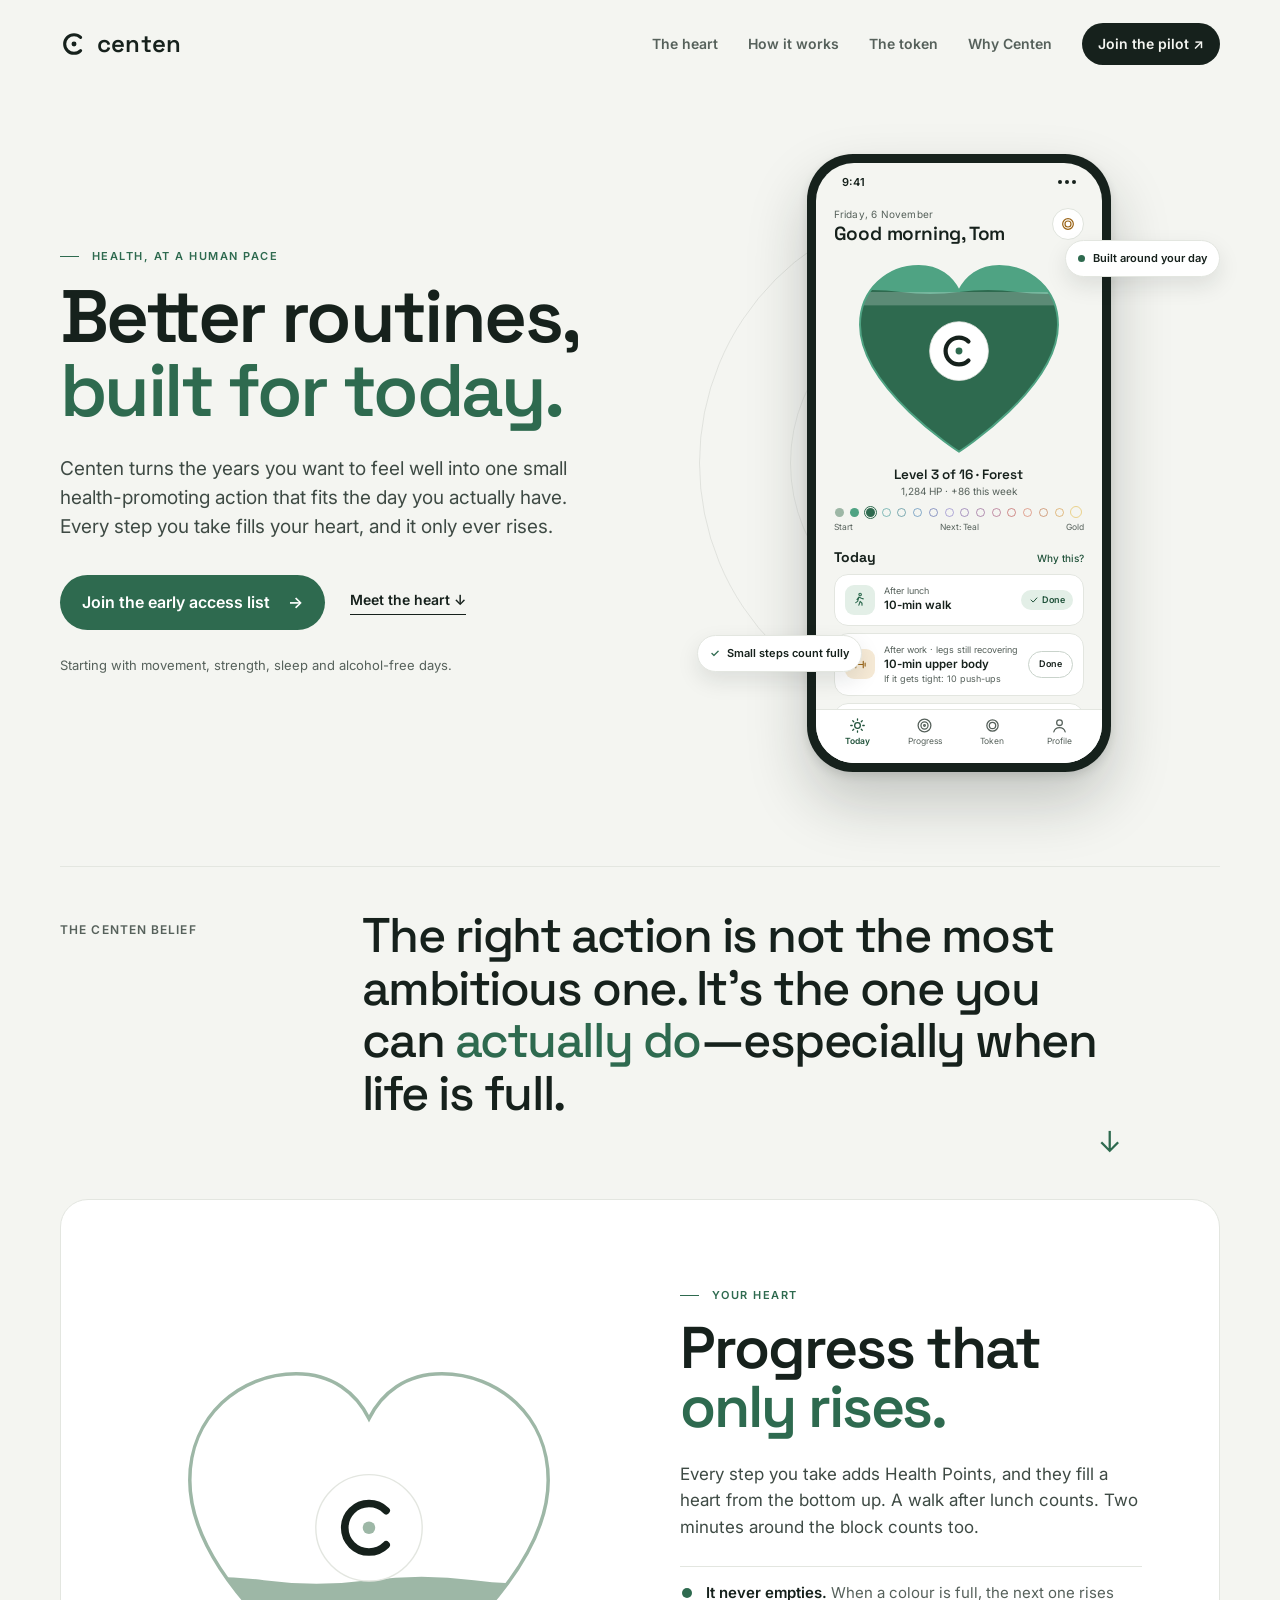
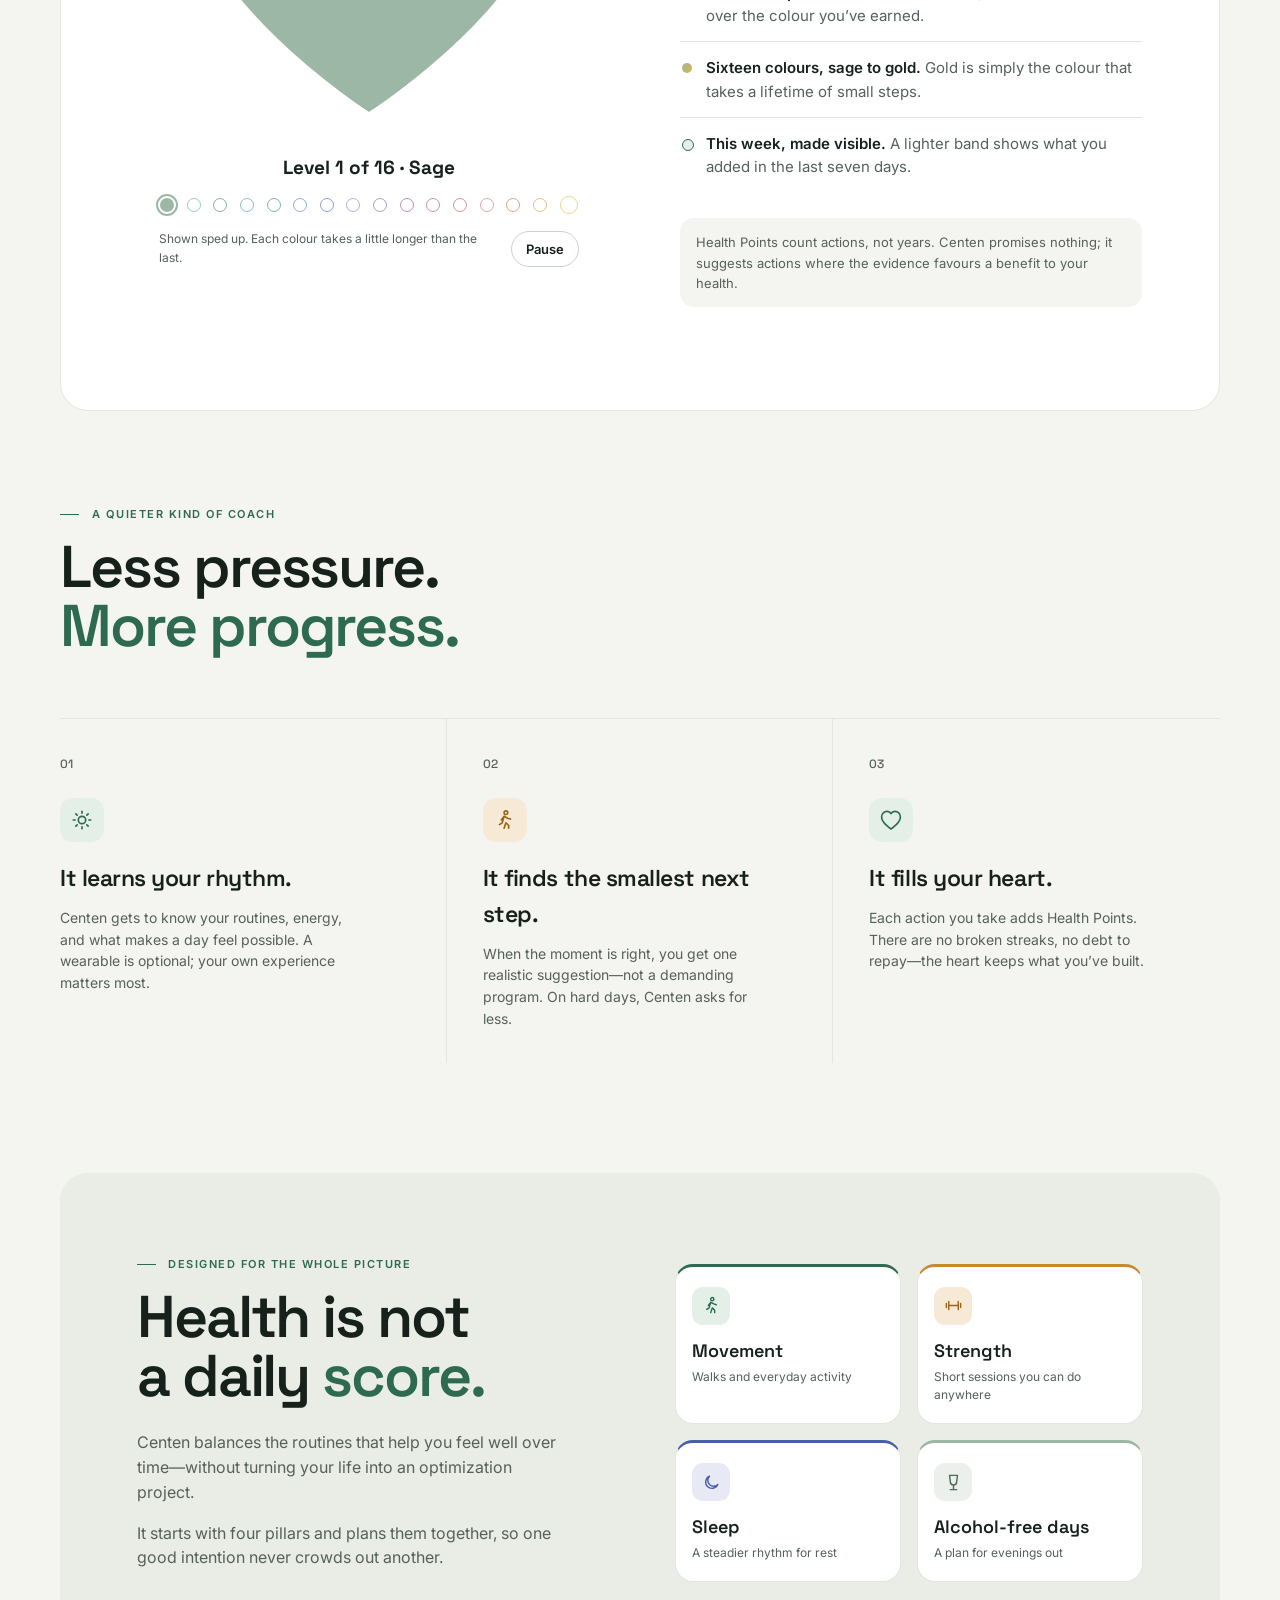
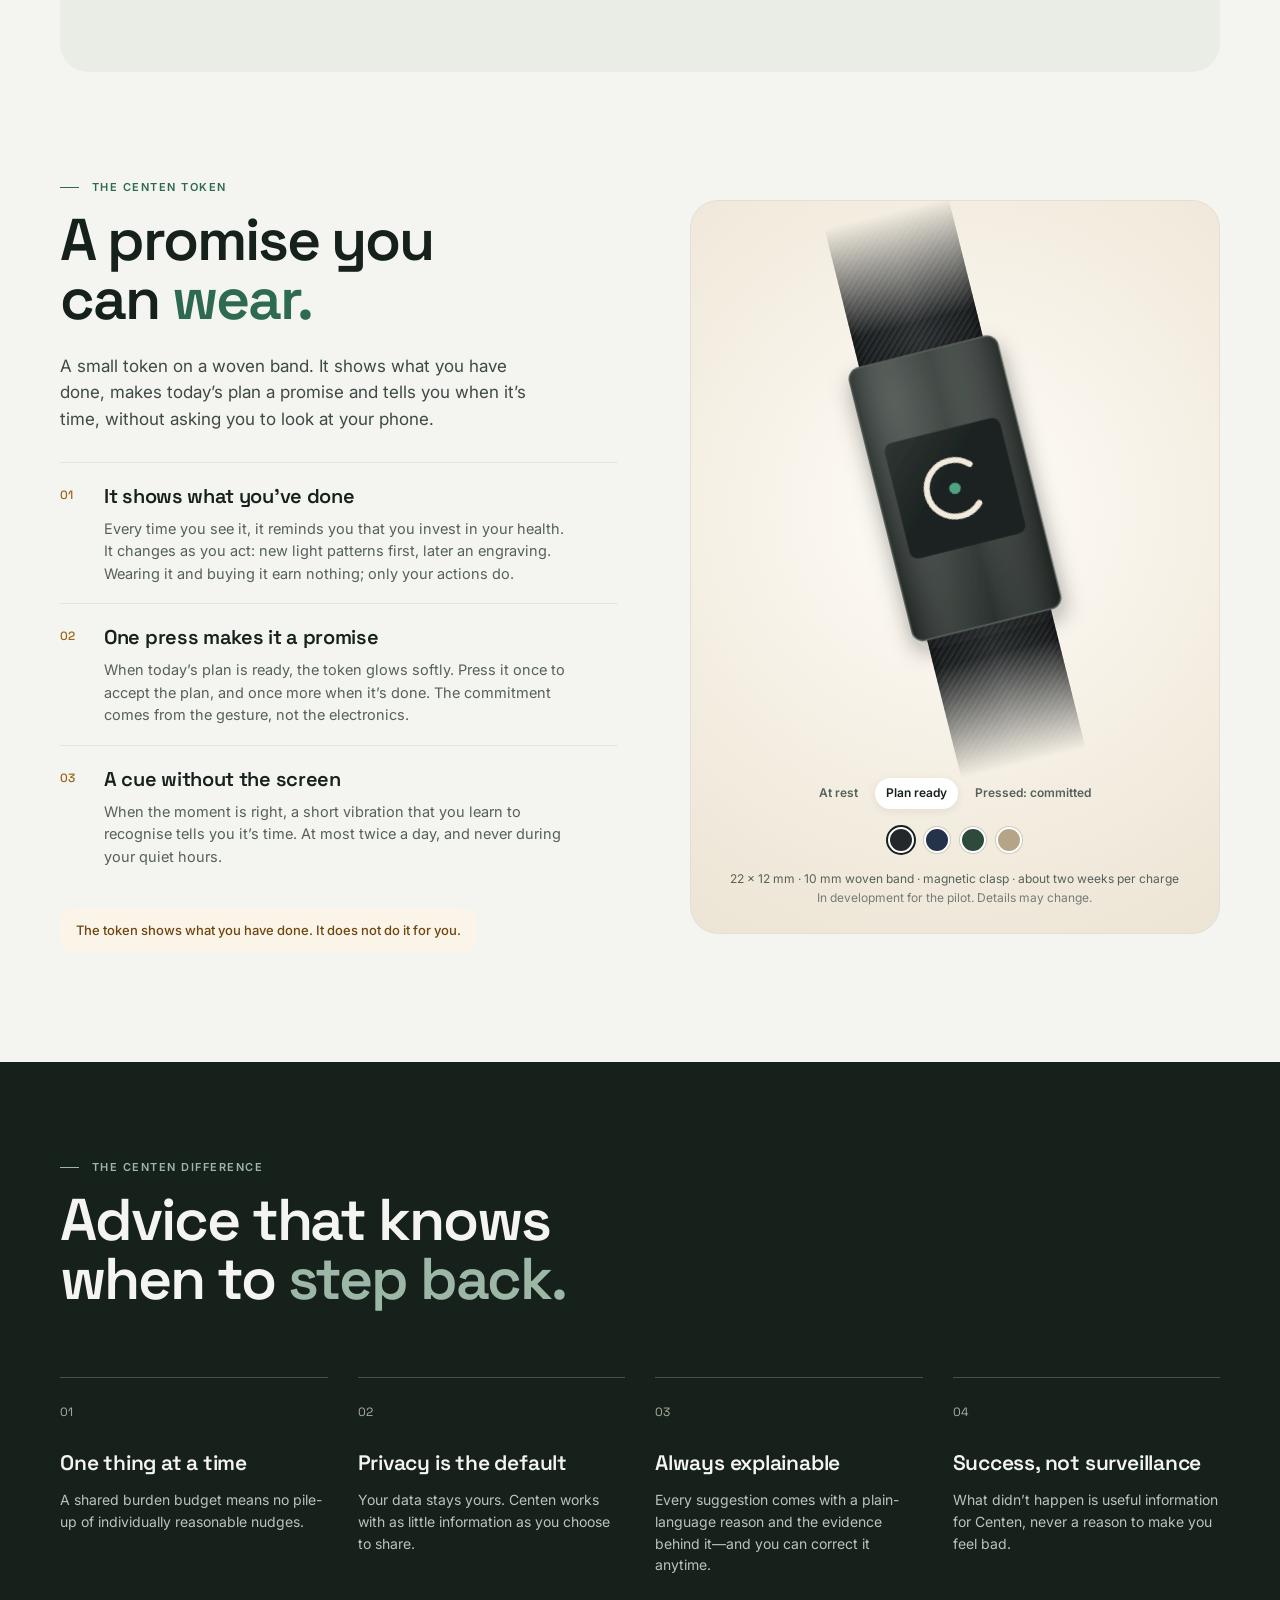
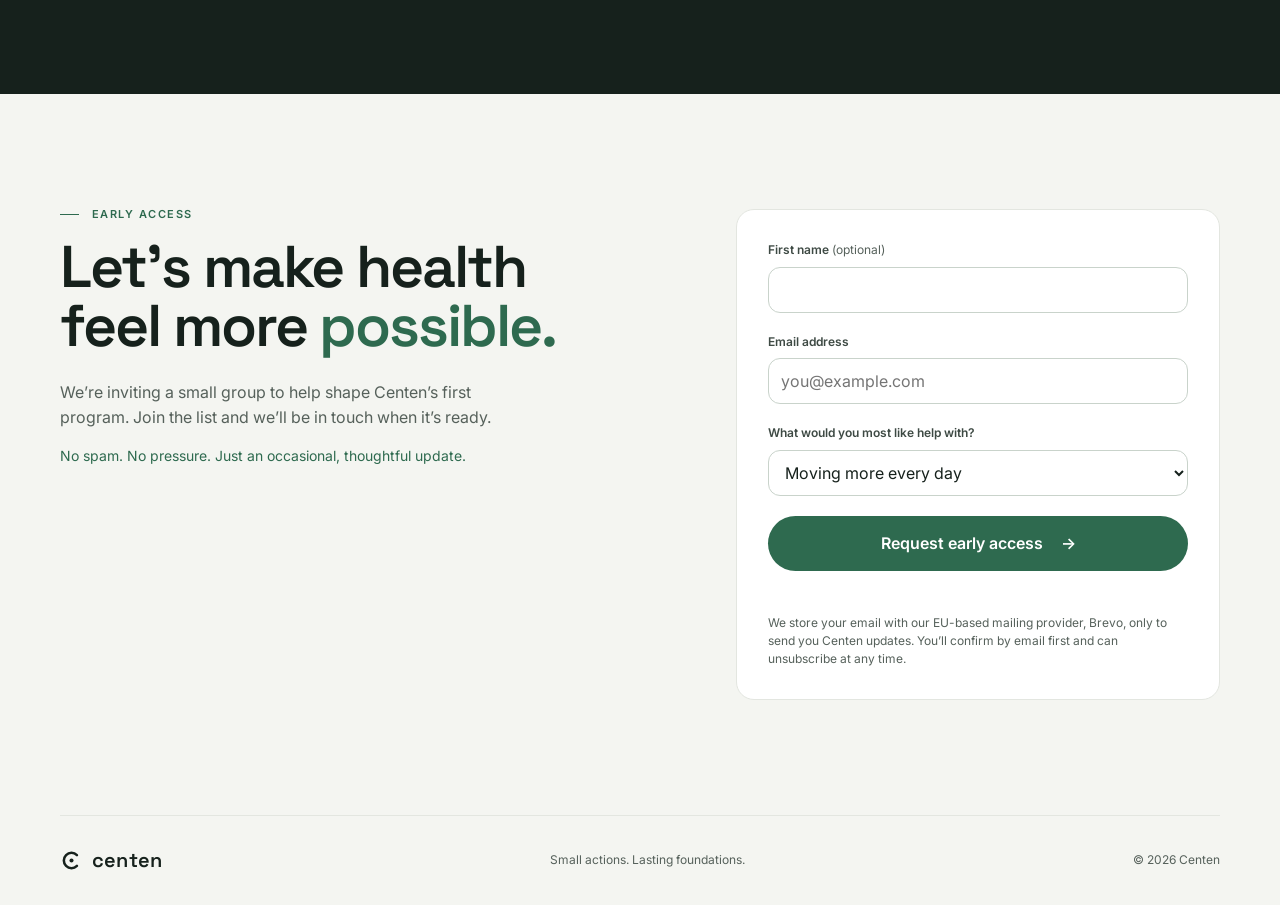
==== commit a881f5d6: "Add token section: armband design and the three things it does The token is shown on its woven band," ====
--- a/index.html
+++ b/index.html
@@ -26,6 +26,7 @@
       <nav aria-label="Main navigation">
         <a href="#heart">The heart</a>
         <a href="#how-it-works">How it works</a>
+        <a href="#token">The token</a>
         <a href="#principles">Why Centen</a>
         <a class="nav-cta" href="#waitlist">Join the pilot <span aria-hidden="true">↗</span></a>
       </nav>
@@ -135,6 +136,72 @@
           <div role="listitem" style="--pillar:#C98A2E"><span class="domain-icon tile-strength"><svg aria-hidden="true" viewBox="0 0 24 24" fill="none" stroke="currentColor" stroke-width="1.8" stroke-linecap="round"><path d="M6 7v10M3 9.5v5M18 7v10M21 9.5v5M6 12h12"/></svg></span><strong>Strength</strong><small>Short sessions you can do anywhere</small></div>
           <div role="listitem" style="--pillar:#4A5FA8"><span class="domain-icon tile-sleep"><svg aria-hidden="true" viewBox="0 0 24 24" fill="none" stroke="currentColor" stroke-width="1.8" stroke-linecap="round" stroke-linejoin="round"><path d="M20 14.5A8 8 0 1 1 9.5 4a6.5 6.5 0 0 0 10.5 10.5z"/></svg></span><strong>Sleep</strong><small>A steadier rhythm for rest</small></div>
           <div role="listitem" style="--pillar:#9DB7A6"><span class="domain-icon tile-alcohol"><svg aria-hidden="true" viewBox="0 0 24 24" fill="none" stroke="currentColor" stroke-width="1.8" stroke-linecap="round" stroke-linejoin="round"><path d="M7 3h10l-1 8a4 4 0 0 1-8 0L7 3zM12 15v6M8 21h8"/></svg></span><strong>Alcohol-free days</strong><small>A plan for evenings out</small></div>
+        </div>
+      </section>
+
+      <section class="token-section section-shell" id="token">
+        <div class="token-copy">
+          <p class="eyebrow"><span></span> The Centen token</p>
+          <h2>A promise you<br />can <em>wear.</em></h2>
+          <p class="token-intro">A small token on a woven band. It shows what you have done, makes today’s plan a promise and tells you when it’s time, without asking you to look at your phone.</p>
+          <ol class="token-reasons">
+            <li><span>01</span><div><h3>It shows what you’ve done</h3><p>Every time you see it, it reminds you that you invest in your health. It changes as you act: new light patterns first, later an engraving. Wearing it and buying it earn nothing; only your actions do.</p></div></li>
+            <li><span>02</span><div><h3>One press makes it a promise</h3><p>When today’s plan is ready, the token glows softly. Press it once to accept the plan, and once more when it’s done. The commitment comes from the gesture, not the electronics.</p></div></li>
+            <li><span>03</span><div><h3>A cue without the screen</h3><p>When the moment is right, a short vibration that you learn to recognise tells you it’s time. At most twice a day, and never during your quiet hours.</p></div></li>
+          </ol>
+          <p class="token-note">The token shows what you have done. It does not do it for you.</p>
+        </div>
+
+        <div class="token-stage" data-token-stage data-state="plan">
+          <button class="token-press" type="button" data-token-press aria-label="Press the token to accept today’s plan">
+            <svg class="token-art" viewBox="20 0 480 800" role="img" aria-label="The Centen token on a flat woven band, the open-ring mark glowing softly">
+              <defs>
+                <radialGradient id="tk-body" cx="200" cy="260" r="420" gradientUnits="userSpaceOnUse"><stop offset="0" stop-color="#4A524E"/><stop offset="1" stop-color="#232A27"/></radialGradient>
+                <linearGradient id="tk-brush" x1="0" y1="0" x2="1" y2="0"><stop offset="0" stop-color="#000" stop-opacity=".25"/><stop offset=".3" stop-color="#fff" stop-opacity=".08"/><stop offset=".55" stop-color="#fff" stop-opacity="0"/><stop offset="1" stop-color="#000" stop-opacity=".3"/></linearGradient>
+                <linearGradient id="tk-glass" x1="0" y1="0" x2="1" y2="1"><stop offset="0" stop-color="#fff" stop-opacity=".09"/><stop offset=".45" stop-color="#fff" stop-opacity="0"/></linearGradient>
+                <linearGradient id="tk-fade" x1="0" y1="0" x2="0" y2="1"><stop offset="0" stop-color="#000"/><stop offset=".2" stop-color="#fff"/><stop offset=".8" stop-color="#fff"/><stop offset="1" stop-color="#000"/></linearGradient>
+                <mask id="tk-band-mask"><rect x="0" y="0" width="520" height="800" fill="url(#tk-fade)"/></mask>
+                <linearGradient id="tk-band-shade" x1="0" y1="0" x2="1" y2="0"><stop offset="0" stop-color="#000" stop-opacity=".3"/><stop offset=".08" stop-color="#000" stop-opacity=".05"/><stop offset=".5" stop-color="#fff" stop-opacity=".06"/><stop offset=".92" stop-color="#000" stop-opacity=".05"/><stop offset="1" stop-color="#000" stop-opacity=".32"/></linearGradient>
+                <pattern id="tk-twill" width="10" height="10" patternUnits="userSpaceOnUse" x="170" y="0"><path d="M-2 12 L12 -2 M-7 7 L7 -7 M3 17 L17 3" fill="none" stroke="#000" stroke-opacity=".32" stroke-width="2.6"/><path d="M-2 9 L9 -2 M3 14 L14 3" fill="none" stroke="#fff" stroke-opacity=".1" stroke-width="1.2"/></pattern>
+                <filter id="tk-shadow" x="-30%" y="-30%" width="160%" height="160%"><feDropShadow dx="0" dy="14" stdDeviation="16" flood-color="#16211C" flood-opacity=".34"/></filter>
+                <filter id="tk-bloom" x="-50%" y="-50%" width="200%" height="200%"><feGaussianBlur stdDeviation="9"/></filter>
+              </defs>
+              <g transform="rotate(-14 260 400)">
+                <g mask="url(#tk-band-mask)">
+                  <rect class="tk-band" x="170" y="0" width="180" height="800"/>
+                  <rect x="170" y="0" width="180" height="800" fill="url(#tk-twill)"/>
+                  <rect x="170" y="0" width="180" height="800" fill="url(#tk-band-shade)"/>
+                </g>
+                <g class="tk-body" filter="url(#tk-shadow)">
+                  <rect x="152" y="202" width="216" height="396" rx="16" fill="url(#tk-body)"/>
+                  <rect x="152" y="202" width="216" height="396" rx="16" fill="url(#tk-brush)" stroke="#59625D" stroke-width="2"/>
+                  <rect x="176" y="316" width="168" height="168" rx="12" fill="#1B2220"/>
+                  <g transform="translate(200 340)">
+                    <g class="tk-glow">
+                      <path d="M88.3 31.7 A40 40 0 1 0 88.3 88.3" fill="none" stroke="#F2EBDD" stroke-opacity=".55" stroke-width="18" stroke-linecap="round" filter="url(#tk-bloom)"/>
+                      <circle class="tk-dot-glow" cx="60" cy="60" r="16" filter="url(#tk-bloom)"/>
+                      <path d="M88.3 31.7 A40 40 0 1 0 88.3 88.3" fill="none" stroke="#F2EBDD" stroke-opacity=".12" stroke-width="22" stroke-linecap="round"/>
+                    </g>
+                    <path class="tk-arc" d="M88.3 31.7 A40 40 0 1 0 88.3 88.3" fill="none" stroke-width="8.05" stroke-linecap="round"/>
+                    <circle class="tk-dot" cx="60" cy="60" r="8.025"/>
+                  </g>
+                  <rect x="176" y="316" width="168" height="168" rx="12" fill="url(#tk-glass)"/>
+                </g>
+              </g>
+            </svg>
+          </button>
+          <ol class="token-states" aria-label="What the token does">
+            <li data-step="rest">At rest</li>
+            <li data-step="plan">Plan ready</li>
+            <li data-step="done">Pressed: committed</li>
+          </ol>
+          <div class="band-swatches" role="group" aria-label="Band colour">
+            <button type="button" data-band="#24282A" aria-pressed="true" aria-label="Black band" style="--sw:#24282A"></button>
+            <button type="button" data-band="#24324A" aria-pressed="false" aria-label="Navy band" style="--sw:#24324A"></button>
+            <button type="button" data-band="#2E4A3C" aria-pressed="false" aria-label="Forest green band" style="--sw:#2E4A3C"></button>
+            <button type="button" data-band="#B5A486" aria-pressed="false" aria-label="Sand band" style="--sw:#B5A486"></button>
+          </div>
+          <p class="token-spec">22 × 12 mm · 10 mm woven band · magnetic clasp · about two weeks per charge<br /><span>In development for the pilot. Details may change.</span></p>
         </div>
       </section>
 
--- a/styles.css
+++ b/styles.css
@@ -32,8 +32,25 @@
 .explainer { width:min(530px,calc(100% - 36px)); border:0; border-radius:22px; padding:42px; color:var(--ink); background:var(--surface); box-shadow:0 20px 70px rgba(0,0,0,.24); } .explainer::backdrop { background:rgba(22,33,28,.5); } .explainer h2 { font-size:32px; line-height:1.08; } .explainer p:not(.eyebrow) { color:var(--muted); } .close-dialog { position:absolute; top:13px; right:16px; border:0; background:transparent; cursor:pointer; color:var(--ink); font-size:30px; }
 :focus-visible { outline:2px solid var(--accent); outline-offset:3px; }
 
+/* The token (armband design, Entwurf 04) */
+.token-section { display:grid; grid-template-columns:1fr .95fr; gap:72px; align-items:center; padding:110px 0 0; } .token-copy h2 { font-size:clamp(42px,4.6vw,62px); margin-bottom:24px; } .token-intro { max-width:470px; color:#3E4A44; font-size:17px; }
+.token-reasons { list-style:none; margin:30px 0 22px; padding:0; } .token-reasons li { display:grid; grid-template-columns:38px 1fr; gap:6px; padding:18px 0; border-top:1px solid var(--line); } .token-reasons li > span { color:var(--amber); font-family:var(--display); font-size:12px; font-weight:500; padding-top:5px; } .token-reasons h3 { margin:0 0 6px; font-family:var(--display); font-size:20px; font-weight:600; letter-spacing:-.015em; } .token-reasons p { margin:0; max-width:470px; color:var(--muted); font-size:14.5px; }
+.token-note { display:inline-block; margin:0; padding:12px 16px; border-radius:14px; background:var(--amber-bg); color:var(--amber-text); font-size:13px; font-weight:500; }
+.token-stage { --band:#24282A; --dot:#4FA383; position:relative; display:flex; flex-direction:column; align-items:center; padding:34px 24px 26px; border-radius:28px; border:1px solid #E6DFD0; background:radial-gradient(circle at 50% 42%,#FFFDF8 0,#F4EEE2 58%,#ECE4D4 100%); overflow:hidden; }
+.token-press { display:block; width:min(340px,100%); margin-top:-30px; padding:0; border:0; background:none; cursor:pointer; border-radius:24px; -webkit-tap-highlight-color:transparent; } .token-art { width:100%; height:auto; overflow:visible; }
+.tk-band { fill:var(--band); transition:fill .45s ease; } .tk-body { transform-box:fill-box; transform-origin:center; transition:transform .18s ease; }
+.tk-arc { stroke:#DDD4C2; transition:stroke .6s ease; } .tk-dot { fill:#DDD4C2; transition:fill .6s ease; } .tk-dot-glow { fill:var(--dot); } .tk-glow { opacity:0; transition:opacity .8s ease; }
+.token-stage[data-state="plan"] .tk-arc,.token-stage[data-state="done"] .tk-arc { stroke:#F2EBDD; } .token-stage[data-state="plan"] .tk-dot,.token-stage[data-state="done"] .tk-dot { fill:var(--dot); }
+.token-stage[data-state="plan"] .tk-glow { animation:breathe 3.2s ease-in-out infinite; } .token-stage[data-state="done"] .tk-glow { opacity:1; transition-duration:.15s; } .token-stage.pressing .tk-body { transform:scale(.975); }
+@keyframes breathe { 0%,100% { opacity:.25; } 50% { opacity:.95; } }
+.token-states { list-style:none; display:flex; flex-wrap:wrap; justify-content:center; gap:6px; margin:6px 0 0; padding:0; } .token-states li { padding:6px 11px; border-radius:999px; color:var(--muted); font-size:12px; font-weight:600; transition:background .3s,color .3s; } .token-states li.active { background:#fff; color:var(--ink); box-shadow:0 2px 8px rgba(22,33,28,.08); } .token-states li[data-step="done"].active { background:var(--amber-bg); color:var(--amber-text); }
+.band-swatches { display:flex; gap:10px; margin-top:18px; } .band-swatches button { width:26px; height:26px; padding:0; border-radius:50%; border:2px solid #fff; background:var(--sw); box-shadow:0 0 0 1px rgba(22,33,28,.16); cursor:pointer; } .band-swatches button[aria-pressed="true"] { box-shadow:0 0 0 2px var(--ink); }
+.token-spec { margin:16px 0 0; text-align:center; color:var(--muted); font-size:12px; line-height:1.6; } .token-spec span { opacity:.8; }
+@media (max-width:960px) { .token-section { grid-template-columns:1fr; gap:44px; } }
+@media (max-width:760px) { .token-section { padding-top:70px; } .token-stage { padding:24px 16px 22px; border-radius:22px; } .token-press { width:min(260px,100%); } }
 @media (max-width:960px) { .hero,.heart-section { grid-template-columns:1fr; } .hero-visual { margin-top:10px; } .heart-section { gap:44px; } .heart-stage { max-width:380px; } }
 @media (max-width:760px) { .section-shell,.site-header { width:min(100% - 32px,600px); } .site-header { height:72px; } nav a:not(.nav-cta) { display:none; } nav { gap:0; } .hero { gap:30px; padding:36px 0 56px; } .hero-actions { align-items:flex-start; flex-direction:column; gap:18px; } .ring-echo { width:380px; height:380px; } .floating-note { display:none; } .belief { display:block; padding:35px 0 67px; } .section-label { margin-bottom:20px; } .arrow-down { bottom:-38px; } .heart-section { padding:52px 20px; border-radius:22px; } .journey-foot { flex-direction:column; align-items:flex-start; } .how { padding:66px 0; } .steps { grid-template-columns:1fr; margin-top:40px; } .step,.step + .step { min-height:auto; padding:25px 0; border-right:0; border-bottom:1px solid var(--line); } .today-section { display:block; padding:56px 20px; border-radius:22px; } .domains { margin-top:33px; } .principles { margin-top:67px; padding:69px 0; } .principle-grid { grid-template-columns:1fr 1fr; gap:25px 18px; margin-top:45px; } .waitlist { grid-template-columns:1fr; gap:30px; padding:70px 0; } .signup-form { padding:22px; } .site-footer { align-items:flex-start; gap:15px; flex-direction:column; } }
 @media (max-width:420px) { .domains { grid-template-columns:1fr; } .principle-grid { grid-template-columns:1fr; } }
 @media (prefers-reduced-motion:reduce) { html { scroll-behavior:auto; } *,*::before,*::after { transition-duration:.01ms!important; animation-duration:.01ms!important; animation-iteration-count:1!important; } }
 .honeypot { position:absolute; left:-9999px; width:1px; height:1px; opacity:0; } .form-privacy { margin:10px 0 0; color:var(--muted); font-size:12px; line-height:1.5; }
+.thanks-page { min-height:100vh; display:flex; flex-direction:column; } .thanks { flex:1; display:flex; flex-direction:column; align-items:center; justify-content:center; text-align:center; padding:40px 0 90px; } .thanks-heart { width:min(260px,70vw); margin-bottom:34px; } .thanks h1 { font-size:clamp(42px,5.4vw,68px); margin-bottom:22px; } .thanks .eyebrow { margin-bottom:16px; } .thanks-intro { max-width:520px; font-size:18px; color:#3E4A44; } .thanks-note { max-width:480px; margin-bottom:32px; color:var(--muted); font-size:14px; }
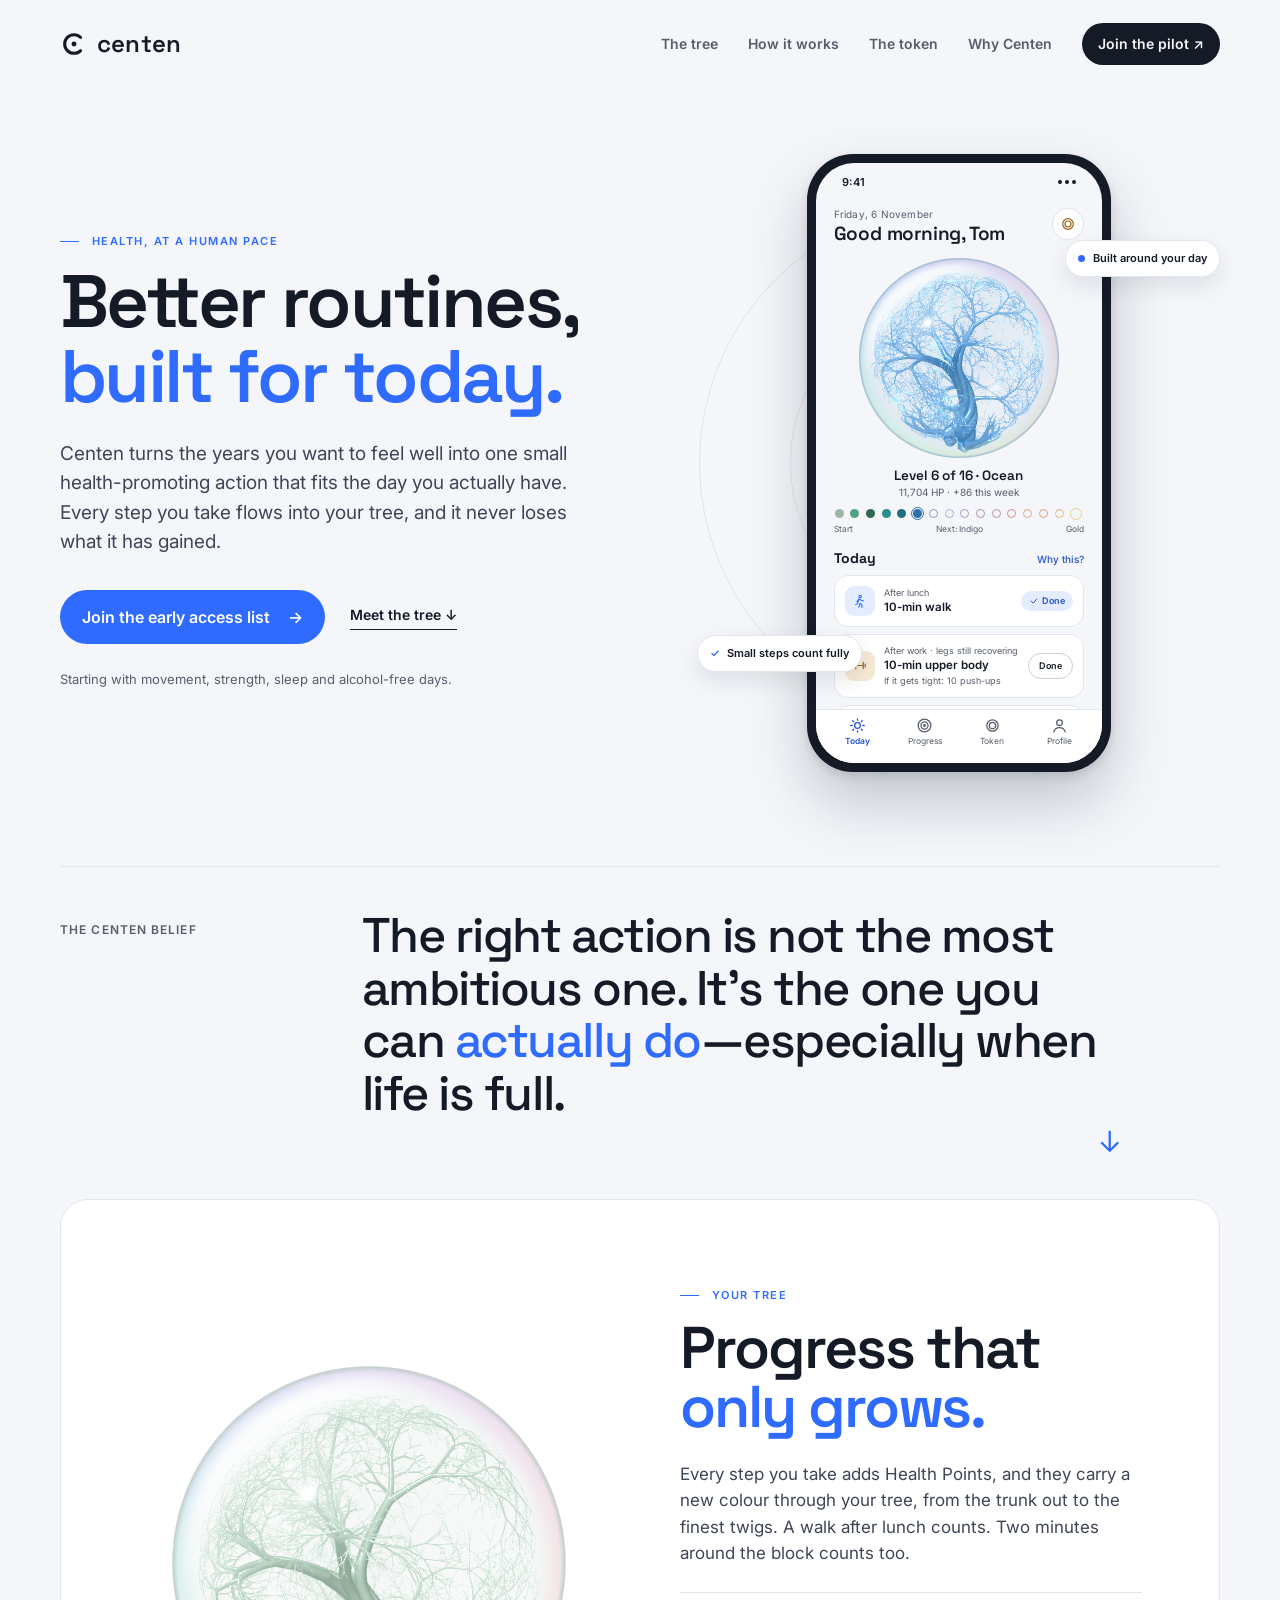
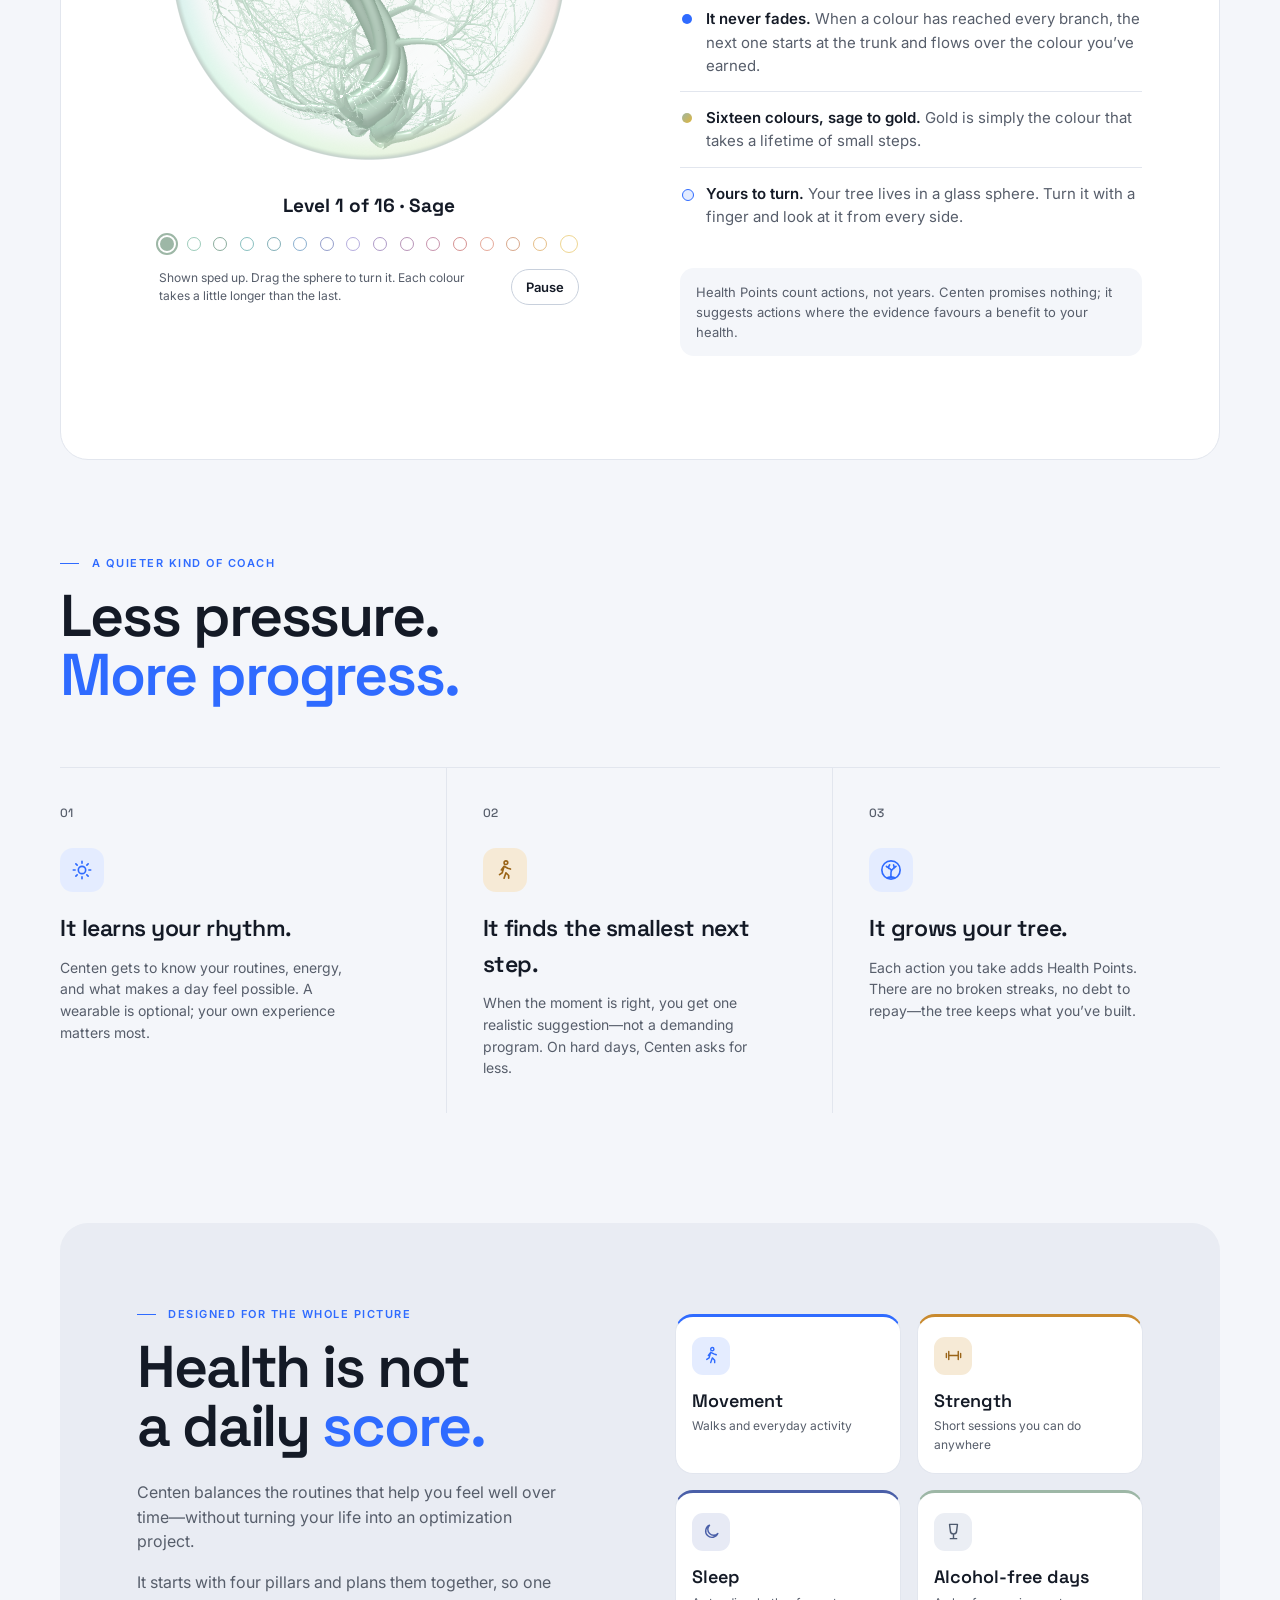
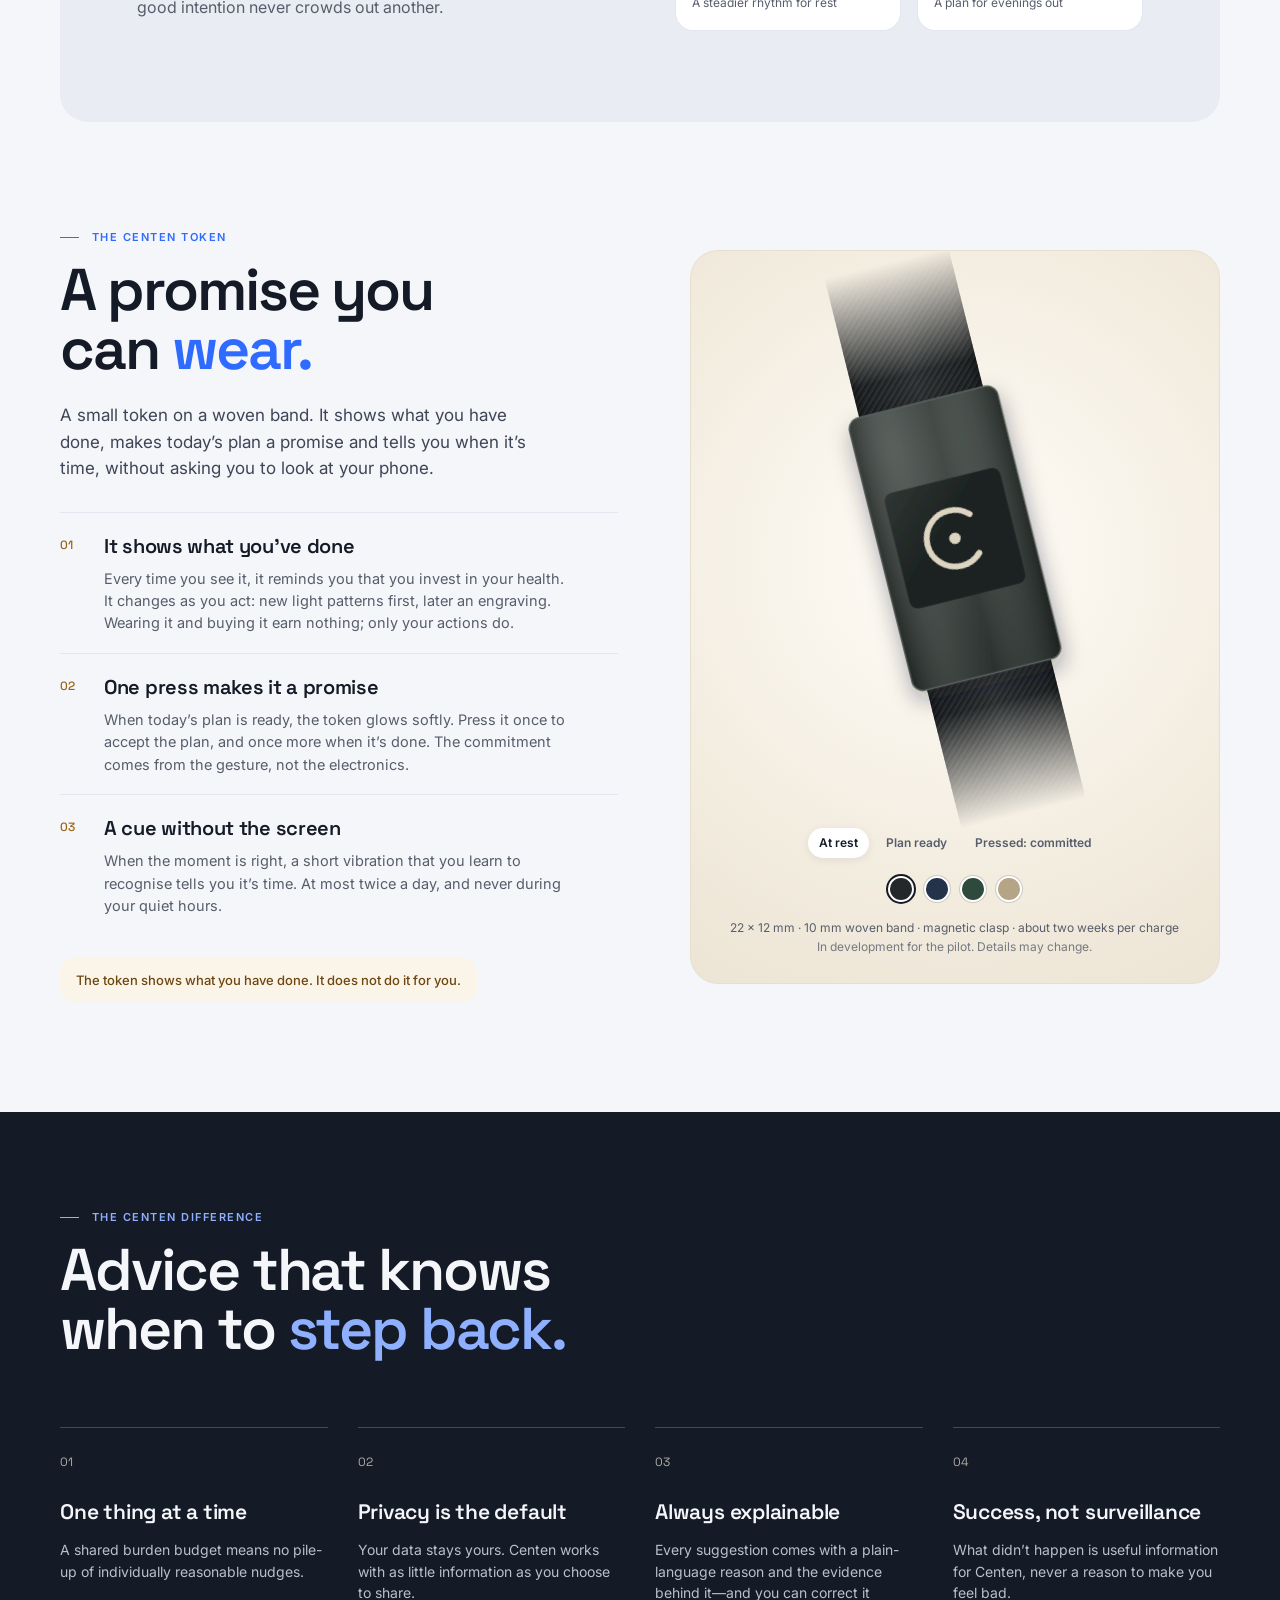
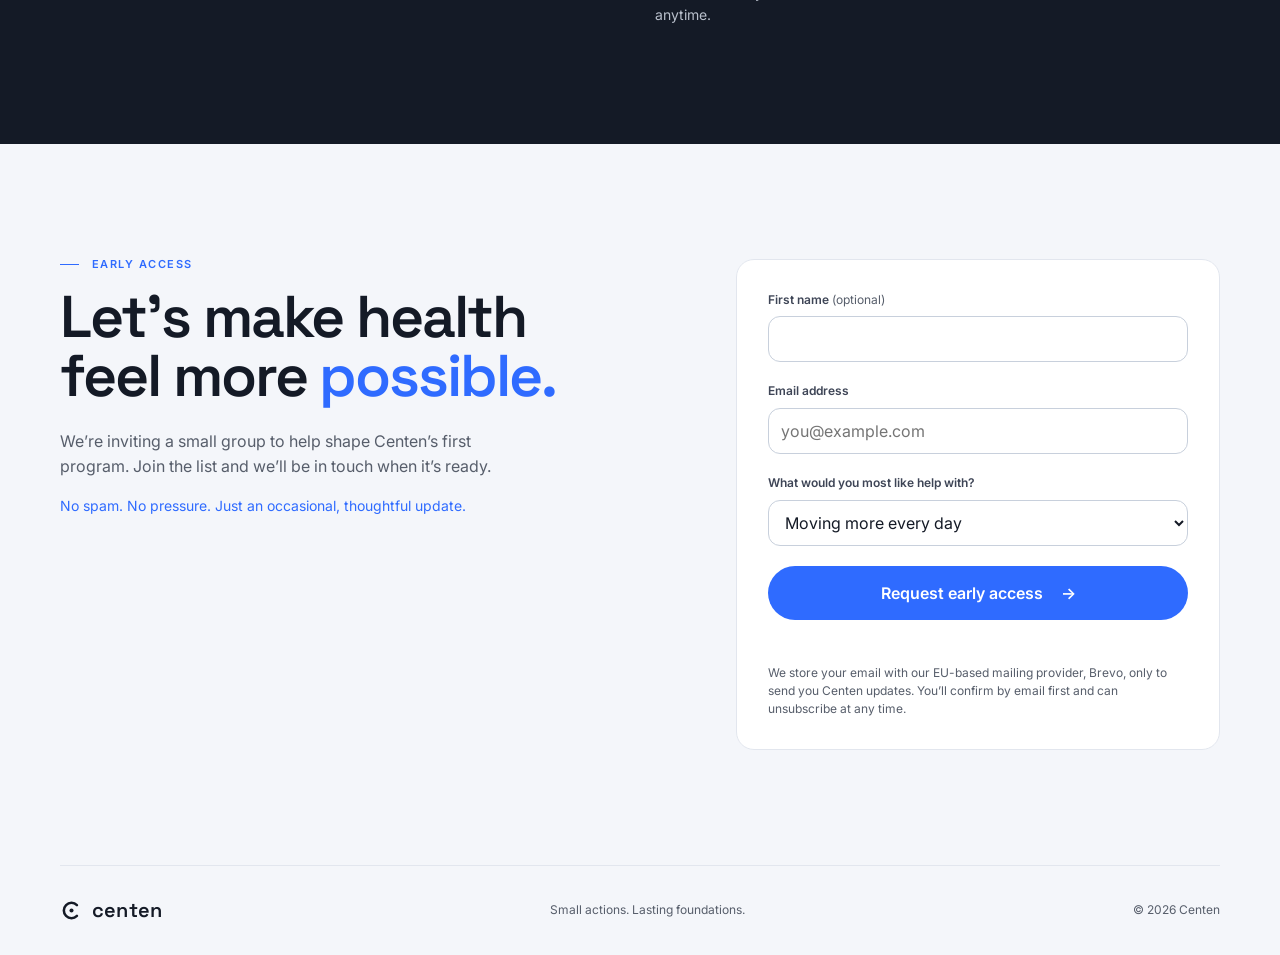
==== commit 5d672094: "Adjust for new tree sphere" ====
--- a/index.html
+++ b/index.html
@@ -3,15 +3,15 @@
   <head>
     <meta charset="UTF-8" />
     <meta name="viewport" content="width=device-width, initial-scale=1.0" />
-    <meta name="description" content="Centen turns your long-term health ambition into one small action that fits today, and a heart that fills with every step you take." />
-    <meta name="theme-color" content="#16211C" />
+    <meta name="description" content="Centen turns your long-term health ambition into one small action that fits today, and a tree that grows with every step you take." />
+    <meta name="theme-color" content="#141A26" />
     <title>Centen — Health routines that fit real life</title>
     <link rel="icon" href="assets/favicon.svg" type="image/svg+xml" />
     <link rel="icon" href="assets/favicon-32.png" sizes="32x32" type="image/png" />
     <link rel="apple-touch-icon" href="assets/apple-touch-icon.png" />
     <link rel="manifest" href="site.webmanifest" />
     <meta property="og:title" content="Centen — Health routines that fit real life" />
-    <meta property="og:description" content="One small action that fits today, and a heart that only ever rises." />
+    <meta property="og:description" content="One small action that fits today, and a tree that only ever grows." />
     <meta property="og:image" content="assets/icon-512.png" />
     <link rel="preconnect" href="https://fonts.googleapis.com" />
     <link rel="preconnect" href="https://fonts.gstatic.com" crossorigin />
@@ -24,7 +24,7 @@
         <svg class="brand-mark" aria-hidden="true" viewBox="0 0 120 120"><path d="M88.3 31.7 A40 40 0 1 0 88.3 88.3" fill="none" stroke="currentColor" stroke-width="13.2" stroke-linecap="round"/><circle cx="60" cy="60" r="10.6" fill="currentColor"/></svg>centen
       </a>
       <nav aria-label="Main navigation">
-        <a href="#heart">The heart</a>
+        <a href="#tree">The tree</a>
         <a href="#how-it-works">How it works</a>
         <a href="#token">The token</a>
         <a href="#principles">Why Centen</a>
@@ -37,10 +37,10 @@
         <div class="hero-copy">
           <p class="eyebrow"><span></span> Health, at a human pace</p>
           <h1>Better routines,<br /><em>built for today.</em></h1>
-          <p class="hero-intro">Centen turns the years you want to feel well into one small health-promoting action that fits the day you actually have. Every step you take fills your heart, and it only ever rises.</p>
+          <p class="hero-intro">Centen turns the years you want to feel well into one small health-promoting action that fits the day you actually have. Every step you take flows into your tree, and it never loses what it has gained.</p>
           <div class="hero-actions">
             <a class="button button-primary" href="#waitlist">Join the early access list <span aria-hidden="true">→</span></a>
-            <a class="text-link" href="#heart">Meet the heart <span aria-hidden="true">↓</span></a>
+            <a class="text-link" href="#tree">Meet the tree <span aria-hidden="true">↓</span></a>
           </div>
           <p class="fine-print">Starting with movement, strength, sleep and alcohol-free days.</p>
         </div>
@@ -55,13 +55,13 @@
                 <span class="token-btn" aria-label="Token connected" role="img"><svg aria-hidden="true" viewBox="0 0 24 24" fill="none" stroke="currentColor" stroke-width="1.8"><circle cx="12" cy="12" r="8"/><circle cx="12" cy="12" r="4.5"/></svg></span>
               </div>
 
-              <svg class="heart" data-heart="hero" role="img" aria-label="Heart in Forest, over the earned colour Mint, with this week’s gain highlighted" viewBox="0 0 300 280"></svg>
+              <canvas class="tree" data-tree="hero" role="img" aria-label="A tree in a glass sphere: Ocean flowing out from the trunk over the earned colour Petrol"></canvas>
               <div class="heart-meta">
-                <strong data-level-title>Level 3 of 16 · Forest</strong>
-                <span><span data-hp>1,284</span> HP · +86 this week</span>
+                <strong data-level-title>Level 6 of 16 · Ocean</strong>
+                <span><span data-hp>11,704</span> HP · +86 this week</span>
               </div>
               <div class="level-path" data-level-path="hero" aria-hidden="true"></div>
-              <div class="level-caption" aria-hidden="true"><span>Start</span><span data-next>Next: Teal</span><span>Gold</span></div>
+              <div class="level-caption" aria-hidden="true"><span>Start</span><span data-next>Next: Indigo</span><span>Gold</span></div>
 
               <div class="today-head"><strong>Today</strong><button type="button" data-open-explainer>Why this?</button></div>
               <div class="app-card">
@@ -97,24 +97,24 @@
         <div class="belief-copy"><p>The right action is not the most ambitious one. It’s the one you can <em>actually do</em>—especially when life is full.</p><span class="arrow-down">↓</span></div>
       </section>
 
-      <section class="heart-section section-shell" id="heart">
+      <section class="heart-section section-shell" id="tree">
         <div class="heart-stage">
-          <svg class="heart heart-large" data-heart="journey" role="img" aria-label="A heart filling from the bottom, one colour rising over the next" viewBox="0 0 300 280"></svg>
+          <canvas class="tree tree-large" data-tree="journey" role="img" aria-label="A tree in a glass sphere, each new colour flowing from the trunk out to the finest twigs"></canvas>
           <p class="journey-title" aria-live="off"><strong data-journey-title>Level 1 of 16 · Sage</strong></p>
           <div class="level-path level-path-large" data-level-path="journey" aria-hidden="true"></div>
           <div class="journey-foot">
-            <span>Shown sped up. Each colour takes a little longer than the last.</span>
+            <span>Shown sped up. Drag the sphere to turn it. Each colour takes a little longer than the last.</span>
             <button class="journey-toggle" type="button" data-journey-toggle>Pause</button>
           </div>
         </div>
         <div class="heart-copy">
-          <p class="eyebrow"><span></span> Your heart</p>
-          <h2>Progress that<br /><em>only rises.</em></h2>
-          <p>Every step you take adds Health Points, and they fill a heart from the bottom up. A walk after lunch counts. Two minutes around the block counts too.</p>
+          <p class="eyebrow"><span></span> Your tree</p>
+          <h2>Progress that<br /><em>only grows.</em></h2>
+          <p>Every step you take adds Health Points, and they carry a new colour through your tree, from the trunk out to the finest twigs. A walk after lunch counts. Two minutes around the block counts too.</p>
           <ul class="heart-facts">
-            <li><strong>It never empties.</strong> When a colour is full, the next one rises over the colour you’ve earned.</li>
+            <li><strong>It never fades.</strong> When a colour has reached every branch, the next one starts at the trunk and flows over the colour you’ve earned.</li>
             <li><strong>Sixteen colours, sage to gold.</strong> Gold is simply the colour that takes a lifetime of small steps.</li>
-            <li><strong>This week, made visible.</strong> A lighter band shows what you added in the last seven days.</li>
+            <li><strong>Yours to turn.</strong> Your tree lives in a glass sphere. Turn it with a finger and look at it from every side.</li>
           </ul>
           <p class="heart-note">Health Points count actions, not years. Centen promises nothing; it suggests actions where the evidence favours a benefit to your health.</p>
         </div>
@@ -125,14 +125,14 @@
         <div class="steps">
           <article class="step"><span class="step-number">01</span><div class="step-icon tile-move" aria-hidden="true"><svg viewBox="0 0 24 24" fill="none" stroke="currentColor" stroke-width="1.8" stroke-linecap="round"><circle cx="12" cy="12" r="4"/><path d="M12 2.5v2M12 19.5v2M2.5 12h2M19.5 12h2M5.3 5.3l1.4 1.4M17.3 17.3l1.4 1.4M5.3 18.7l1.4-1.4M17.3 6.7l1.4-1.4"/></svg></div><h3>It learns your rhythm.</h3><p>Centen gets to know your routines, energy, and what makes a day feel possible. A wearable is optional; your own experience matters most.</p></article>
           <article class="step"><span class="step-number">02</span><div class="step-icon tile-strength" aria-hidden="true"><svg viewBox="0 0 24 24" fill="none" stroke="currentColor" stroke-width="1.8" stroke-linecap="round" stroke-linejoin="round"><circle cx="13" cy="4" r="2"/><path d="M11 21l2-6 3 3v3M8 12l3-4 4 2 3 1M11 8l-2 7-3 2"/></svg></div><h3>It finds the smallest next step.</h3><p>When the moment is right, you get one realistic suggestion—not a demanding program. On hard days, Centen asks for less.</p></article>
-          <article class="step"><span class="step-number">03</span><div class="step-icon tile-heart" aria-hidden="true"><svg viewBox="0 0 300 280"><path d="M150 262 C150 262 22 180 22 98 C22 52 58 22 98 22 C124 22 141 36 150 54 C159 36 176 22 202 22 C242 22 278 52 278 98 C278 180 150 262 150 262 Z" fill="none" stroke="currentColor" stroke-width="22" stroke-linejoin="round"/></svg></div><h3>It fills your heart.</h3><p>Each action you take adds Health Points. There are no broken streaks, no debt to repay—the heart keeps what you’ve built.</p></article>
+          <article class="step"><span class="step-number">03</span><div class="step-icon tile-heart" aria-hidden="true"><svg viewBox="0 0 24 24" fill="none" stroke="currentColor" stroke-width="1.8" stroke-linecap="round" stroke-linejoin="round"><circle cx="12" cy="12" r="10"/><path d="M12 20c0-3-.6-5 .5-7.5M12.5 12.5C11 10 8.5 9.5 7 8M12.5 12.5c1.6-2.2 3.8-3 5-4.5M9.5 10.2c-.3-1.4.2-2.8 1-3.8M15 10.2c.6-1.3.4-2.7-.2-3.7M12 20c-1.4-.4-2.8-.2-4 .4M12 20c1.4-.4 2.8-.2 4 .4"/></svg></div><h3>It grows your tree.</h3><p>Each action you take adds Health Points. There are no broken streaks, no debt to repay—the tree keeps what you’ve built.</p></article>
         </div>
       </section>
 
       <section class="today-section section-shell">
         <div class="today-copy"><p class="eyebrow"><span></span> Designed for the whole picture</p><h2>Health is not<br />a daily <em>score.</em></h2><p>Centen balances the routines that help you feel well over time—without turning your life into an optimization project.</p><p>It starts with four pillars and plans them together, so one good intention never crowds out another.</p></div>
         <div class="domains" role="list" aria-label="Centen health pillars">
-          <div role="listitem" style="--pillar:#2E6A4F"><span class="domain-icon tile-move"><svg aria-hidden="true" viewBox="0 0 24 24" fill="none" stroke="currentColor" stroke-width="1.8" stroke-linecap="round" stroke-linejoin="round"><circle cx="13" cy="4" r="2"/><path d="M11 21l2-6 3 3v3M8 12l3-4 4 2 3 1M11 8l-2 7-3 2"/></svg></span><strong>Movement</strong><small>Walks and everyday activity</small></div>
+          <div role="listitem" style="--pillar:#2F6BFF"><span class="domain-icon tile-move"><svg aria-hidden="true" viewBox="0 0 24 24" fill="none" stroke="currentColor" stroke-width="1.8" stroke-linecap="round" stroke-linejoin="round"><circle cx="13" cy="4" r="2"/><path d="M11 21l2-6 3 3v3M8 12l3-4 4 2 3 1M11 8l-2 7-3 2"/></svg></span><strong>Movement</strong><small>Walks and everyday activity</small></div>
           <div role="listitem" style="--pillar:#C98A2E"><span class="domain-icon tile-strength"><svg aria-hidden="true" viewBox="0 0 24 24" fill="none" stroke="currentColor" stroke-width="1.8" stroke-linecap="round"><path d="M6 7v10M3 9.5v5M18 7v10M21 9.5v5M6 12h12"/></svg></span><strong>Strength</strong><small>Short sessions you can do anywhere</small></div>
           <div role="listitem" style="--pillar:#4A5FA8"><span class="domain-icon tile-sleep"><svg aria-hidden="true" viewBox="0 0 24 24" fill="none" stroke="currentColor" stroke-width="1.8" stroke-linecap="round" stroke-linejoin="round"><path d="M20 14.5A8 8 0 1 1 9.5 4a6.5 6.5 0 0 0 10.5 10.5z"/></svg></span><strong>Sleep</strong><small>A steadier rhythm for rest</small></div>
           <div role="listitem" style="--pillar:#9DB7A6"><span class="domain-icon tile-alcohol"><svg aria-hidden="true" viewBox="0 0 24 24" fill="none" stroke="currentColor" stroke-width="1.8" stroke-linecap="round" stroke-linejoin="round"><path d="M7 3h10l-1 8a4 4 0 0 1-8 0L7 3zM12 15v6M8 21h8"/></svg></span><strong>Alcohol-free days</strong><small>A plan for evenings out</small></div>
@@ -163,7 +163,7 @@
                 <mask id="tk-band-mask"><rect x="0" y="0" width="520" height="800" fill="url(#tk-fade)"/></mask>
                 <linearGradient id="tk-band-shade" x1="0" y1="0" x2="1" y2="0"><stop offset="0" stop-color="#000" stop-opacity=".3"/><stop offset=".08" stop-color="#000" stop-opacity=".05"/><stop offset=".5" stop-color="#fff" stop-opacity=".06"/><stop offset=".92" stop-color="#000" stop-opacity=".05"/><stop offset="1" stop-color="#000" stop-opacity=".32"/></linearGradient>
                 <pattern id="tk-twill" width="10" height="10" patternUnits="userSpaceOnUse" x="170" y="0"><path d="M-2 12 L12 -2 M-7 7 L7 -7 M3 17 L17 3" fill="none" stroke="#000" stroke-opacity=".32" stroke-width="2.6"/><path d="M-2 9 L9 -2 M3 14 L14 3" fill="none" stroke="#fff" stroke-opacity=".1" stroke-width="1.2"/></pattern>
-                <filter id="tk-shadow" x="-30%" y="-30%" width="160%" height="160%"><feDropShadow dx="0" dy="14" stdDeviation="16" flood-color="#16211C" flood-opacity=".34"/></filter>
+                <filter id="tk-shadow" x="-30%" y="-30%" width="160%" height="160%"><feDropShadow dx="0" dy="14" stdDeviation="16" flood-color="#141A26" flood-opacity=".34"/></filter>
                 <filter id="tk-bloom" x="-50%" y="-50%" width="200%" height="200%"><feGaussianBlur stdDeviation="9"/></filter>
               </defs>
               <g transform="rotate(-14 260 400)">
@@ -227,6 +227,7 @@
     <footer class="site-footer section-shell"><a class="brand" href="#top"><svg class="brand-mark" aria-hidden="true" viewBox="0 0 120 120"><path d="M88.3 31.7 A40 40 0 1 0 88.3 88.3" fill="none" stroke="currentColor" stroke-width="13.2" stroke-linecap="round"/><circle cx="60" cy="60" r="10.6" fill="currentColor"/></svg>centen</a><p>Small actions. Lasting foundations.</p><span>© <span id="year"></span> Centen</span></footer>
 
     <dialog class="explainer" id="explainer"><button class="close-dialog" type="button" aria-label="Close explanation" data-close-explainer>×</button><p class="eyebrow"><span></span> Why this today?</p><h2>Because a small action that happens is more valuable than a bigger one that doesn’t.</h2><p>Centen considers the rhythm of your day, then suggests a step with room to succeed. It only proposes actions where there is more evidence that they benefit health than that they don’t. You can always adjust the plan.</p><button class="button button-primary" type="button" data-close-explainer>Got it</button></dialog>
+    <script src="tree-sphere.js"></script>
     <script src="script.js"></script>
   </body>
 </html>
--- a/styles.css
+++ b/styles.css
@@ -1,50 +1,50 @@
-:root { --bg:#F4F5F1; --surface:#FFFFFF; --tint:#EAEDE6; --ink:#16211C; --muted:#56615B; --line:#E3E6E0; --outline:#C9D3CB; --accent:#2E6A4F; --accent-dark:#1F5139; --chip:#E3EFE7; --amber:#9A6417; --amber-bg:#FBF4E8; --amber-text:#6E4710; --strength-bg:#F6EAD6; --sage:#9DB7A6; --mint:#4FA383; --warm-white:#F2EBDD; --display:"Space Grotesk",system-ui,sans-serif; }
+:root { --bg:#F4F6FA; --surface:#FFFFFF; --tint:#E9ECF3; --ink:#141A26; --muted:#575E6B; --line:#E2E6EE; --outline:#C8D0DC; --accent:#2F6BFF; --accent-dark:#2453D6; --chip:#E4ECFF; --amber:#9A6417; --amber-bg:#FBF4E8; --amber-text:#6E4710; --strength-bg:#F6EAD6; --sage:#9DB7A6; --mint:#4FA383; --warm-white:#F2EBDD; --accent-light:#8FB0FF; --display:"Space Grotesk",system-ui,sans-serif; }
 * { box-sizing:border-box; } html { scroll-behavior:smooth; } body { margin:0; color:var(--ink); background:var(--bg); font-family:Inter,system-ui,sans-serif; font-size:16px; line-height:1.55; overflow-x:hidden; } a { color:inherit; text-decoration:none; } button,input,select { font:inherit; } svg { display:block; } .section-shell,.site-header { width:min(1160px,calc(100% - 48px)); margin-inline:auto; }
 .site-header { height:88px; display:flex; align-items:center; justify-content:space-between; } .brand { display:flex; align-items:center; gap:9px; font-family:var(--display); font-size:24px; font-weight:600; letter-spacing:.01em; } .brand-mark { width:28px; height:28px; color:var(--ink); } nav { display:flex; align-items:center; gap:30px; font-size:14px; font-weight:600; } nav a:not(.nav-cta) { color:var(--muted); } nav a:not(.nav-cta):hover { color:var(--ink); } .nav-cta { background:var(--ink); color:var(--bg); border-radius:999px; padding:10px 16px; }
-.hero { padding:56px 0 84px; display:grid; grid-template-columns:1fr .9fr; gap:56px; align-items:center; } .eyebrow { margin:0 0 18px; color:var(--accent); font-size:11px; line-height:1; letter-spacing:1.5px; text-transform:uppercase; font-weight:600; } .eyebrow span { display:inline-block; width:19px; height:1px; margin:0 8px 3px 0; background:currentColor; } h1,h2,h3,p { margin-top:0; } h1,h2 { font-family:var(--display); font-weight:600; letter-spacing:-.035em; line-height:1; } h1 { font-size:clamp(44px,5.8vw,78px); margin:0 0 25px; } h1 em,h2 em { color:var(--accent); font-style:normal; } .hero-intro { max-width:510px; font-size:19px; line-height:1.55; color:#3E4A44; } .hero-actions { display:flex; align-items:center; gap:25px; margin-top:33px; } .button { border:0; border-radius:999px; cursor:pointer; display:inline-flex; align-items:center; justify-content:center; gap:18px; font-weight:600; padding:15px 22px; transition:transform .2s,background .2s; } .button:hover { transform:translateY(-2px); } .button-primary { color:#fff; background:var(--accent); } .button-primary:hover { background:var(--accent-dark); } .text-link { font-weight:600; font-size:14px; border-bottom:1px solid var(--ink); padding-bottom:3px; } .fine-print { color:var(--muted); font-size:13px; margin:25px 0 0; }
+.hero { padding:56px 0 84px; display:grid; grid-template-columns:1fr .9fr; gap:56px; align-items:center; } .eyebrow { margin:0 0 18px; color:var(--accent); font-size:11px; line-height:1; letter-spacing:1.5px; text-transform:uppercase; font-weight:600; } .eyebrow span { display:inline-block; width:19px; height:1px; margin:0 8px 3px 0; background:currentColor; } h1,h2,h3,p { margin-top:0; } h1,h2 { font-family:var(--display); font-weight:600; letter-spacing:-.035em; line-height:1; } h1 { font-size:clamp(44px,5.8vw,78px); margin:0 0 25px; } h1 em,h2 em { color:var(--accent); font-style:normal; } .hero-intro { max-width:510px; font-size:19px; line-height:1.55; color:#3E4556; } .hero-actions { display:flex; align-items:center; gap:25px; margin-top:33px; } .button { border:0; border-radius:999px; cursor:pointer; display:inline-flex; align-items:center; justify-content:center; gap:18px; font-weight:600; padding:15px 22px; transition:transform .2s,background .2s; } .button:hover { transform:translateY(-2px); } .button-primary { color:#fff; background:var(--accent); } .button-primary:hover { background:var(--accent-dark); } .text-link { font-weight:600; font-size:14px; border-bottom:1px solid var(--ink); padding-bottom:3px; } .fine-print { color:var(--muted); font-size:13px; margin:25px 0 0; }
 
 /* Phone mockup of the Today screen (Herz.dc.html) */
-.hero-visual { position:relative; display:grid; place-items:center; padding:10px 0; } .ring-echo { position:absolute; width:520px; height:520px; border-radius:50%; border:1px solid rgba(22,33,28,.09); clip-path:polygon(0 0,62% 0,50% 50%,62% 100%,0 100%); } .ring-echo::after { content:""; position:absolute; inset:90px; border-radius:50%; border:1px solid rgba(22,33,28,.07); }
-.phone { position:relative; z-index:1; margin:0; width:304px; padding:9px; border-radius:46px; background:var(--ink); box-shadow:0 30px 60px rgba(22,33,28,.22),0 4px 10px rgba(22,33,28,.12); } .phone-screen { position:relative; height:600px; overflow:hidden; border-radius:38px; background:var(--bg); padding:12px 18px 0; font-size:11px; line-height:1.35; } .phone-status { display:flex; justify-content:space-between; align-items:center; padding:0 8px; font-size:11px; font-weight:600; } .status-icons { display:flex; gap:3px; } .status-icons i { width:4px; height:4px; border-radius:50%; background:var(--ink); }
-.app-head { display:flex; justify-content:space-between; align-items:flex-start; margin-top:18px; } .app-date { display:block; color:var(--muted); font-size:10px; letter-spacing:.02em; } .app-greeting { display:block; font-family:var(--display); font-size:19px; font-weight:600; letter-spacing:-.01em; } .token-btn { display:grid; place-items:center; width:32px; height:32px; border-radius:50%; border:1px solid #E0E4DD; background:#fff; color:var(--amber); } .token-btn svg { width:16px; height:16px; }
-.heart { width:100%; height:auto; overflow:visible; } .phone .heart { width:232px; margin:2px auto 0; } .h-wave { animation:drift 7s linear infinite; } @keyframes drift { to { transform:translateX(-150px); } }
+.hero-visual { position:relative; display:grid; place-items:center; padding:10px 0; } .ring-echo { position:absolute; width:520px; height:520px; border-radius:50%; border:1px solid rgba(20,26,38,.09); clip-path:polygon(0 0,62% 0,50% 50%,62% 100%,0 100%); } .ring-echo::after { content:""; position:absolute; inset:90px; border-radius:50%; border:1px solid rgba(20,26,38,.07); }
+.phone { position:relative; z-index:1; margin:0; width:304px; padding:9px; border-radius:46px; background:var(--ink); box-shadow:0 30px 60px rgba(20,26,38,.22),0 4px 10px rgba(20,26,38,.12); } .phone-screen { position:relative; height:600px; overflow:hidden; border-radius:38px; background:var(--bg); padding:12px 18px 0; font-size:11px; line-height:1.35; } .phone-status { display:flex; justify-content:space-between; align-items:center; padding:0 8px; font-size:11px; font-weight:600; } .status-icons { display:flex; gap:3px; } .status-icons i { width:4px; height:4px; border-radius:50%; background:var(--ink); }
+.app-head { display:flex; justify-content:space-between; align-items:flex-start; margin-top:18px; } .app-date { display:block; color:var(--muted); font-size:10px; letter-spacing:.02em; } .app-greeting { display:block; font-family:var(--display); font-size:19px; font-weight:600; letter-spacing:-.01em; } .token-btn { display:grid; place-items:center; width:32px; height:32px; border-radius:50%; border:1px solid #DFE3EB; background:#fff; color:var(--amber); } .token-btn svg { width:16px; height:16px; }
+.tree { display:block; width:100%; aspect-ratio:1; cursor:grab; } .tree:active { cursor:grabbing; } .phone .tree { width:214px; margin:4px auto 2px; } .tree-fallback { border-radius:50%; background:radial-gradient(circle at 38% 32%,#fff 0 8%,transparent 30%),radial-gradient(circle,rgba(47,111,168,.10) 55%,rgba(47,111,168,.28) 100%); box-shadow:inset 0 0 0 1.5px rgba(120,140,170,.45); }
 .heart-meta { display:flex; flex-direction:column; align-items:center; gap:1px; } .heart-meta strong { font-family:var(--display); font-size:13.5px; font-weight:600; } .heart-meta > span { color:var(--muted); font-size:10px; }
 .level-path { display:flex; justify-content:space-between; align-items:center; padding:8px 1px 0; } .level-path span { width:9px; height:9px; border-radius:50%; flex:none; } .level-path span:last-child { width:12px; height:12px; } .level-path .earned { background:var(--c); } .level-path .current { background:var(--c); outline:1.5px solid var(--c); outline-offset:1.5px; } .level-path .upcoming { border:1.2px solid var(--c); opacity:.55; } .level-caption { display:flex; justify-content:space-between; margin-top:4px; color:var(--muted); font-size:8.5px; }
 .today-head { display:flex; justify-content:space-between; align-items:baseline; margin:14px 0 7px; } .today-head strong { font-family:var(--display); font-size:14px; } .today-head button { border:0; background:none; padding:0; color:var(--accent-dark); font-size:10px; font-weight:500; cursor:pointer; } .today-head button:hover { text-decoration:underline; }
-.app-card { display:flex; align-items:center; gap:9px; margin-bottom:7px; padding:10px; background:var(--surface); border:1px solid var(--line); border-radius:14px; } .app-card > div { flex:1; min-width:0; display:flex; flex-direction:column; gap:1px; } .app-card small { color:var(--muted); font-size:9px; } .app-card strong { font-size:11.5px; font-weight:600; } .tile { flex:none; display:grid; place-items:center; width:30px; height:30px; border-radius:9px; } .tile svg { width:15px; height:15px; } .tile-move { background:var(--chip); color:var(--accent); } .tile-strength { background:var(--strength-bg); color:var(--amber); } .tile-alcohol { background:#EBF0EC; color:#4E6B5A; } .tile-sleep { background:#E7EAF5; color:#4A5FA8; } .tile-heart { background:var(--chip); color:var(--accent); }
+.app-card { display:flex; align-items:center; gap:9px; margin-bottom:7px; padding:10px; background:var(--surface); border:1px solid var(--line); border-radius:14px; } .app-card > div { flex:1; min-width:0; display:flex; flex-direction:column; gap:1px; } .app-card small { color:var(--muted); font-size:9px; } .app-card strong { font-size:11.5px; font-weight:600; } .tile { flex:none; display:grid; place-items:center; width:30px; height:30px; border-radius:9px; } .tile svg { width:15px; height:15px; } .tile-move { background:var(--chip); color:var(--accent); } .tile-strength { background:var(--strength-bg); color:var(--amber); } .tile-alcohol { background:#EBEEF4; color:#4E5A6E; } .tile-sleep { background:#E7EAF5; color:#4A5FA8; } .tile-heart { background:var(--chip); color:var(--accent); }
 .chip { flex:none; display:inline-flex; align-items:center; gap:3px; padding:4px 8px; border-radius:999px; font-size:9px; font-weight:600; } .chip svg { width:10px; height:10px; } .chip-done { background:var(--chip); color:var(--accent-dark); } .chip-open { border:1px solid var(--outline); background:#fff; padding:6px 10px; } .chip-commit { background:var(--amber-bg); color:var(--amber-text); }
 .app-nav { position:absolute; left:0; right:0; bottom:0; display:grid; grid-template-columns:repeat(4,1fr); padding:7px 8px 16px; background:#fff; border-top:1px solid var(--line); } .app-nav span { display:flex; flex-direction:column; align-items:center; gap:2px; color:var(--muted); font-size:8.5px; } .app-nav svg { width:17px; height:17px; } .app-nav .active { color:var(--accent-dark); font-weight:600; }
-.floating-note { z-index:2; position:absolute; padding:9px 12px; border-radius:999px; background:#fff; border:1px solid var(--line); box-shadow:0 9px 22px rgba(22,33,28,.1); font-size:11px; font-weight:600; } .note-top { top:96px; right:0; } .note-bottom { left:0; bottom:110px; } .note-dot { display:inline-block; width:7px; height:7px; border-radius:50%; background:var(--accent); margin-right:5px; } .check { color:var(--accent); margin-right:4px; }
+.floating-note { z-index:2; position:absolute; padding:9px 12px; border-radius:999px; background:#fff; border:1px solid var(--line); box-shadow:0 9px 22px rgba(20,26,38,.1); font-size:11px; font-weight:600; } .note-top { top:96px; right:0; } .note-bottom { left:0; bottom:110px; } .note-dot { display:inline-block; width:7px; height:7px; border-radius:50%; background:var(--accent); margin-right:5px; } .check { color:var(--accent); margin-right:4px; }
 
 .belief { display:grid; grid-template-columns:26% 1fr; padding:42px 0 80px; border-top:1px solid var(--line); } .section-label { padding-top:12px; color:var(--muted); font-size:12px; text-transform:uppercase; letter-spacing:1.1px; font-weight:600; } .belief-copy { position:relative; max-width:760px; } .belief-copy p { margin:0; font-family:var(--display); font-weight:500; font-size:clamp(30px,3.8vw,50px); line-height:1.08; letter-spacing:-.03em; } .belief-copy em { color:var(--accent); font-style:normal; } .arrow-down { position:absolute; right:1px; bottom:-46px; color:var(--accent); font-size:29px; }
 
-/* The heart */
-.heart-section { display:grid; grid-template-columns:1fr 1fr; gap:80px; align-items:center; padding:90px clamp(25px,6vw,80px); background:var(--surface); border:1px solid var(--line); border-radius:28px; } .heart-stage { max-width:420px; width:100%; justify-self:center; } .heart-large.restart { animation:fadein .5s ease; } @keyframes fadein { from { opacity:.2; } }
+/* The tree */
+.heart-section { display:grid; grid-template-columns:1fr 1fr; gap:80px; align-items:center; padding:90px clamp(25px,6vw,80px); background:var(--surface); border:1px solid var(--line); border-radius:28px; } .heart-stage { max-width:420px; width:100%; justify-self:center; } .tree-large.restart { animation:fadein .5s ease; } @keyframes fadein { from { opacity:.2; } }
 .journey-title { margin:18px 0 0; text-align:center; font-family:var(--display); font-size:19px; } .level-path-large { padding-top:14px; } .level-path-large span { width:14px; height:14px; } .level-path-large span:last-child { width:18px; height:18px; } .level-path-large .current { outline-width:2px; outline-offset:2px; } .level-path-large .upcoming { border-width:1.5px; } .level-path span { transition:background .3s,opacity .3s; }
 .journey-foot { display:flex; justify-content:space-between; align-items:center; gap:16px; margin-top:16px; color:var(--muted); font-size:12px; } .journey-toggle { flex:none; min-height:36px; padding:0 14px; border-radius:999px; border:1px solid var(--outline); background:#fff; color:var(--ink); font-size:13px; font-weight:600; cursor:pointer; }
-.heart-copy h2 { font-size:clamp(42px,4.6vw,62px); margin-bottom:24px; } .heart-copy > p:not(.eyebrow) { color:#3E4A44; font-size:17px; max-width:470px; } .heart-facts { list-style:none; margin:26px 0; padding:0; } .heart-facts li { padding:14px 0 14px 26px; border-top:1px solid var(--line); color:var(--muted); font-size:15px; position:relative; } .heart-facts li::before { content:""; position:absolute; left:2px; top:21px; width:10px; height:10px; border-radius:50%; background:var(--accent); } .heart-facts li:nth-child(2)::before { background:linear-gradient(135deg,var(--sage),#E0B53A); } .heart-facts li:nth-child(3)::before { background:var(--chip); border:1px solid var(--accent); } .heart-facts strong { color:var(--ink); font-weight:600; } .heart-note { padding:14px 16px; border-radius:14px; background:var(--bg); color:var(--muted)!important; font-size:13px!important; }
+.heart-copy h2 { font-size:clamp(42px,4.6vw,62px); margin-bottom:24px; } .heart-copy > p:not(.eyebrow) { color:#3E4556; font-size:17px; max-width:470px; } .heart-facts { list-style:none; margin:26px 0; padding:0; } .heart-facts li { padding:14px 0 14px 26px; border-top:1px solid var(--line); color:var(--muted); font-size:15px; position:relative; } .heart-facts li::before { content:""; position:absolute; left:2px; top:21px; width:10px; height:10px; border-radius:50%; background:var(--accent); } .heart-facts li:nth-child(2)::before { background:linear-gradient(135deg,var(--sage),#E0B53A); } .heart-facts li:nth-child(3)::before { background:var(--chip); border:1px solid var(--accent); } .heart-facts strong { color:var(--ink); font-weight:600; } .heart-note { padding:14px 16px; border-radius:14px; background:var(--bg); color:var(--muted)!important; font-size:13px!important; }
 
 .how { padding:98px 0 110px; } .section-heading h2,.today-copy h2,.waitlist h2,.principles h2 { font-size:clamp(42px,4.6vw,62px); margin-bottom:0; } .steps { display:grid; grid-template-columns:repeat(3,1fr); margin-top:62px; border-top:1px solid var(--line); } .step { min-height:270px; padding:31px 36px 20px 0; border-right:1px solid var(--line); } .step + .step { padding-left:36px; } .step:last-child { border:0; } .step-number { color:var(--muted); font-family:var(--display); font-size:12px; font-weight:500; } .step-icon { display:grid; place-items:center; width:44px; height:44px; margin:24px 0 19px; border-radius:13px; } .step-icon svg { width:22px; height:22px; } .step h3 { margin-bottom:10px; font-family:var(--display); font-size:23px; font-weight:600; letter-spacing:-.02em; } .step p { color:var(--muted); font-size:14px; max-width:290px; }
 .today-section { padding:86px clamp(25px,6vw,80px); display:grid; grid-template-columns:1fr 1fr; gap:70px; background:var(--tint); border-radius:28px; } .today-copy > p:not(.eyebrow) { max-width:430px; color:var(--muted); } .today-copy h2 { margin-bottom:24px; } .domains { display:grid; grid-template-columns:1fr 1fr; align-content:center; gap:16px; } .domains > div { padding:20px 16px 18px; background:var(--surface); border:1px solid var(--line); border-radius:18px; border-top:3px solid var(--pillar); } .domain-icon { display:grid; place-items:center; width:38px; height:38px; border-radius:11px; margin-bottom:12px; } .domain-icon svg { width:19px; height:19px; } .domains strong,.domains small { display:block; } .domains strong { font-family:var(--display); font-size:18px; font-weight:600; } .domains small { color:var(--muted); font-size:12px; margin-top:3px; }
-.principles { margin-top:110px; padding:100px 0 104px; background:var(--ink); color:var(--bg); } .light { color:var(--sage); } .principles h2 em { color:var(--sage); } .principle-grid { display:grid; grid-template-columns:repeat(4,1fr); gap:30px; margin-top:68px; } .principle-grid article { border-top:1px solid rgba(244,245,241,.22); padding-top:20px; } .principle-grid span { color:var(--warm-white); opacity:.7; font-family:var(--display); font-size:12px; } .principle-grid h3 { margin:24px 0 10px; font-family:var(--display); font-size:21px; font-weight:600; letter-spacing:-.01em; } .principle-grid p { color:#B9C4BD; font-size:14px; }
-.waitlist { display:grid; grid-template-columns:1fr .84fr; gap:100px; padding:115px 0; } .waitlist h2 { margin-bottom:24px; } .waitlist-copy > p:not(.eyebrow) { max-width:470px; color:var(--muted); } .waitlist-note { color:var(--accent)!important; font-size:14px; } .signup-form { align-self:center; padding:31px; background:var(--surface); border:1px solid var(--line); border-radius:18px; } .signup-form label { display:block; margin:0 0 7px; color:#3E4A44; font-size:12px; font-weight:600; } .signup-form label span { color:var(--muted); font-weight:400; } .signup-form input,.signup-form select { width:100%; height:46px; margin:0 0 20px; padding:0 12px; border:1px solid var(--outline); border-radius:12px; background:#fff; color:var(--ink); } .signup-form input:focus,.signup-form select:focus { outline:2px solid var(--accent); outline-offset:1px; } .signup-form .button { width:100%; } .form-status { min-height:1.5em; margin:14px 0 0; color:var(--accent-dark); font-size:13px; font-weight:600; }
+.principles { margin-top:110px; padding:100px 0 104px; background:var(--ink); color:var(--bg); } .light { color:var(--accent-light); } .principles h2 em { color:var(--accent-light); } .principle-grid { display:grid; grid-template-columns:repeat(4,1fr); gap:30px; margin-top:68px; } .principle-grid article { border-top:1px solid rgba(244,246,250,.22); padding-top:20px; } .principle-grid span { color:var(--warm-white); opacity:.7; font-family:var(--display); font-size:12px; } .principle-grid h3 { margin:24px 0 10px; font-family:var(--display); font-size:21px; font-weight:600; letter-spacing:-.01em; } .principle-grid p { color:#B9C0CC; font-size:14px; }
+.waitlist { display:grid; grid-template-columns:1fr .84fr; gap:100px; padding:115px 0; } .waitlist h2 { margin-bottom:24px; } .waitlist-copy > p:not(.eyebrow) { max-width:470px; color:var(--muted); } .waitlist-note { color:var(--accent)!important; font-size:14px; } .signup-form { align-self:center; padding:31px; background:var(--surface); border:1px solid var(--line); border-radius:18px; } .signup-form label { display:block; margin:0 0 7px; color:#3E4556; font-size:12px; font-weight:600; } .signup-form label span { color:var(--muted); font-weight:400; } .signup-form input,.signup-form select { width:100%; height:46px; margin:0 0 20px; padding:0 12px; border:1px solid var(--outline); border-radius:12px; background:#fff; color:var(--ink); } .signup-form input:focus,.signup-form select:focus { outline:2px solid var(--accent); outline-offset:1px; } .signup-form .button { width:100%; } .form-status { min-height:1.5em; margin:14px 0 0; color:var(--accent-dark); font-size:13px; font-weight:600; }
 .site-footer { display:flex; align-items:center; justify-content:space-between; padding:29px 0; border-top:1px solid var(--line); color:var(--muted); font-size:12px; } .site-footer .brand { color:var(--ink); font-size:20px; } .site-footer .brand-mark { width:23px; height:23px; } .site-footer p { margin:0; }
-.explainer { width:min(530px,calc(100% - 36px)); border:0; border-radius:22px; padding:42px; color:var(--ink); background:var(--surface); box-shadow:0 20px 70px rgba(0,0,0,.24); } .explainer::backdrop { background:rgba(22,33,28,.5); } .explainer h2 { font-size:32px; line-height:1.08; } .explainer p:not(.eyebrow) { color:var(--muted); } .close-dialog { position:absolute; top:13px; right:16px; border:0; background:transparent; cursor:pointer; color:var(--ink); font-size:30px; }
+.explainer { width:min(530px,calc(100% - 36px)); border:0; border-radius:22px; padding:42px; color:var(--ink); background:var(--surface); box-shadow:0 20px 70px rgba(0,0,0,.24); } .explainer::backdrop { background:rgba(20,26,38,.5); } .explainer h2 { font-size:32px; line-height:1.08; } .explainer p:not(.eyebrow) { color:var(--muted); } .close-dialog { position:absolute; top:13px; right:16px; border:0; background:transparent; cursor:pointer; color:var(--ink); font-size:30px; }
 :focus-visible { outline:2px solid var(--accent); outline-offset:3px; }
 
 /* The token (armband design, Entwurf 04) */
-.token-section { display:grid; grid-template-columns:1fr .95fr; gap:72px; align-items:center; padding:110px 0 0; } .token-copy h2 { font-size:clamp(42px,4.6vw,62px); margin-bottom:24px; } .token-intro { max-width:470px; color:#3E4A44; font-size:17px; }
+.token-section { display:grid; grid-template-columns:1fr .95fr; gap:72px; align-items:center; padding:110px 0 0; } .token-copy h2 { font-size:clamp(42px,4.6vw,62px); margin-bottom:24px; } .token-intro { max-width:470px; color:#3E4556; font-size:17px; }
 .token-reasons { list-style:none; margin:30px 0 22px; padding:0; } .token-reasons li { display:grid; grid-template-columns:38px 1fr; gap:6px; padding:18px 0; border-top:1px solid var(--line); } .token-reasons li > span { color:var(--amber); font-family:var(--display); font-size:12px; font-weight:500; padding-top:5px; } .token-reasons h3 { margin:0 0 6px; font-family:var(--display); font-size:20px; font-weight:600; letter-spacing:-.015em; } .token-reasons p { margin:0; max-width:470px; color:var(--muted); font-size:14.5px; }
 .token-note { display:inline-block; margin:0; padding:12px 16px; border-radius:14px; background:var(--amber-bg); color:var(--amber-text); font-size:13px; font-weight:500; }
-.token-stage { --band:#24282A; --dot:#4FA383; position:relative; display:flex; flex-direction:column; align-items:center; padding:34px 24px 26px; border-radius:28px; border:1px solid #E6DFD0; background:radial-gradient(circle at 50% 42%,#FFFDF8 0,#F4EEE2 58%,#ECE4D4 100%); overflow:hidden; }
+.token-stage { --band:#24282A; --dot:#2F6BFF; position:relative; display:flex; flex-direction:column; align-items:center; padding:34px 24px 26px; border-radius:28px; border:1px solid #E6DFD0; background:radial-gradient(circle at 50% 42%,#FFFDF8 0,#F4EEE2 58%,#ECE4D4 100%); overflow:hidden; }
 .token-press { display:block; width:min(340px,100%); margin-top:-30px; padding:0; border:0; background:none; cursor:pointer; border-radius:24px; -webkit-tap-highlight-color:transparent; } .token-art { width:100%; height:auto; overflow:visible; }
 .tk-band { fill:var(--band); transition:fill .45s ease; } .tk-body { transform-box:fill-box; transform-origin:center; transition:transform .18s ease; }
 .tk-arc { stroke:#DDD4C2; transition:stroke .6s ease; } .tk-dot { fill:#DDD4C2; transition:fill .6s ease; } .tk-dot-glow { fill:var(--dot); } .tk-glow { opacity:0; transition:opacity .8s ease; }
 .token-stage[data-state="plan"] .tk-arc,.token-stage[data-state="done"] .tk-arc { stroke:#F2EBDD; } .token-stage[data-state="plan"] .tk-dot,.token-stage[data-state="done"] .tk-dot { fill:var(--dot); }
 .token-stage[data-state="plan"] .tk-glow { animation:breathe 3.2s ease-in-out infinite; } .token-stage[data-state="done"] .tk-glow { opacity:1; transition-duration:.15s; } .token-stage.pressing .tk-body { transform:scale(.975); }
 @keyframes breathe { 0%,100% { opacity:.25; } 50% { opacity:.95; } }
-.token-states { list-style:none; display:flex; flex-wrap:wrap; justify-content:center; gap:6px; margin:6px 0 0; padding:0; } .token-states li { padding:6px 11px; border-radius:999px; color:var(--muted); font-size:12px; font-weight:600; transition:background .3s,color .3s; } .token-states li.active { background:#fff; color:var(--ink); box-shadow:0 2px 8px rgba(22,33,28,.08); } .token-states li[data-step="done"].active { background:var(--amber-bg); color:var(--amber-text); }
-.band-swatches { display:flex; gap:10px; margin-top:18px; } .band-swatches button { width:26px; height:26px; padding:0; border-radius:50%; border:2px solid #fff; background:var(--sw); box-shadow:0 0 0 1px rgba(22,33,28,.16); cursor:pointer; } .band-swatches button[aria-pressed="true"] { box-shadow:0 0 0 2px var(--ink); }
+.token-states { list-style:none; display:flex; flex-wrap:wrap; justify-content:center; gap:6px; margin:6px 0 0; padding:0; } .token-states li { padding:6px 11px; border-radius:999px; color:var(--muted); font-size:12px; font-weight:600; transition:background .3s,color .3s; } .token-states li.active { background:#fff; color:var(--ink); box-shadow:0 2px 8px rgba(20,26,38,.08); } .token-states li[data-step="done"].active { background:var(--amber-bg); color:var(--amber-text); }
+.band-swatches { display:flex; gap:10px; margin-top:18px; } .band-swatches button { width:26px; height:26px; padding:0; border-radius:50%; border:2px solid #fff; background:var(--sw); box-shadow:0 0 0 1px rgba(20,26,38,.16); cursor:pointer; } .band-swatches button[aria-pressed="true"] { box-shadow:0 0 0 2px var(--ink); }
 .token-spec { margin:16px 0 0; text-align:center; color:var(--muted); font-size:12px; line-height:1.6; } .token-spec span { opacity:.8; }
 @media (max-width:960px) { .token-section { grid-template-columns:1fr; gap:44px; } }
 @media (max-width:760px) { .token-section { padding-top:70px; } .token-stage { padding:24px 16px 22px; border-radius:22px; } .token-press { width:min(260px,100%); } }
@@ -53,4 +53,4 @@
 @media (max-width:420px) { .domains { grid-template-columns:1fr; } .principle-grid { grid-template-columns:1fr; } }
 @media (prefers-reduced-motion:reduce) { html { scroll-behavior:auto; } *,*::before,*::after { transition-duration:.01ms!important; animation-duration:.01ms!important; animation-iteration-count:1!important; } }
 .honeypot { position:absolute; left:-9999px; width:1px; height:1px; opacity:0; } .form-privacy { margin:10px 0 0; color:var(--muted); font-size:12px; line-height:1.5; }
-.thanks-page { min-height:100vh; display:flex; flex-direction:column; } .thanks { flex:1; display:flex; flex-direction:column; align-items:center; justify-content:center; text-align:center; padding:40px 0 90px; } .thanks-heart { width:min(260px,70vw); margin-bottom:34px; } .thanks h1 { font-size:clamp(42px,5.4vw,68px); margin-bottom:22px; } .thanks .eyebrow { margin-bottom:16px; } .thanks-intro { max-width:520px; font-size:18px; color:#3E4A44; } .thanks-note { max-width:480px; margin-bottom:32px; color:var(--muted); font-size:14px; }
+.thanks-page { min-height:100vh; display:flex; flex-direction:column; } .thanks { flex:1; display:flex; flex-direction:column; align-items:center; justify-content:center; text-align:center; padding:40px 0 90px; } .thanks-heart { width:min(260px,70vw); margin-bottom:34px; } .thanks h1 { font-size:clamp(42px,5.4vw,68px); margin-bottom:22px; } .thanks .eyebrow { margin-bottom:16px; } .thanks-intro { max-width:520px; font-size:18px; color:#3E4556; } .thanks-note { max-width:480px; margin-bottom:32px; color:var(--muted); font-size:14px; }
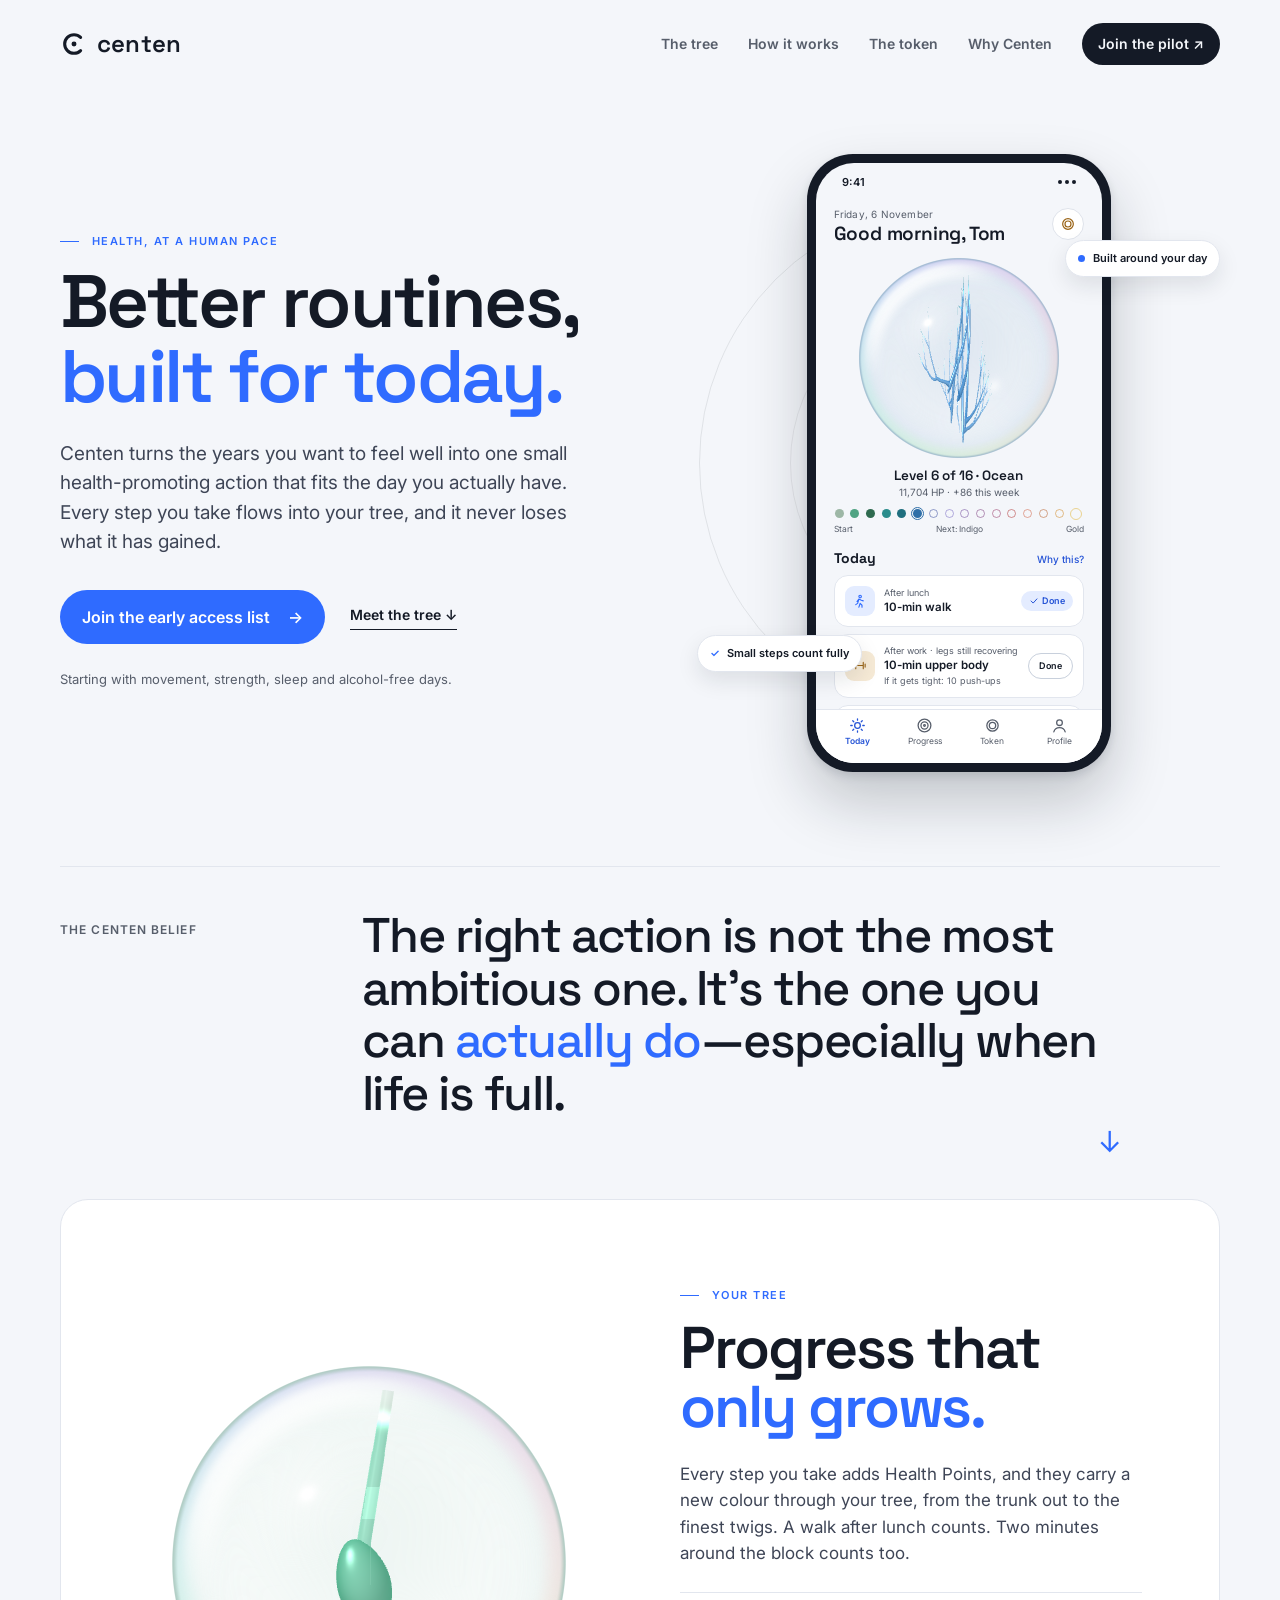
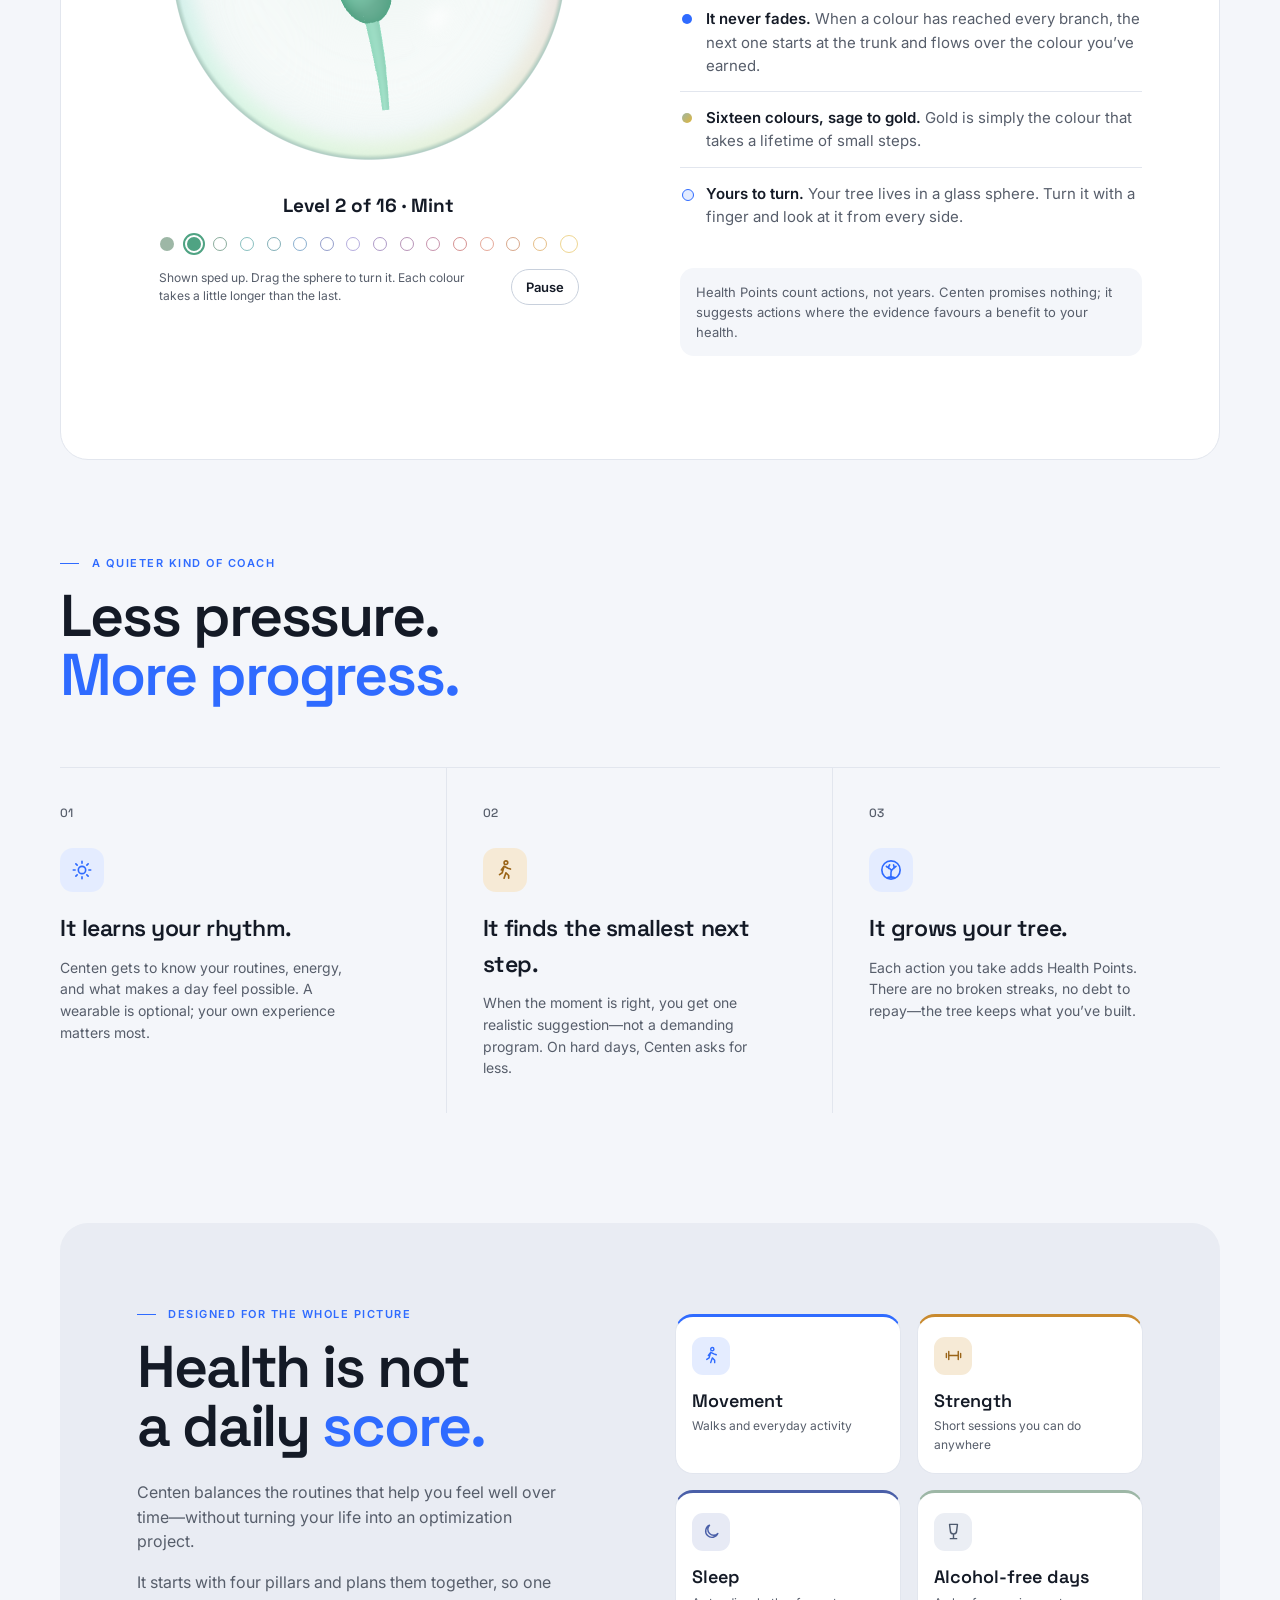
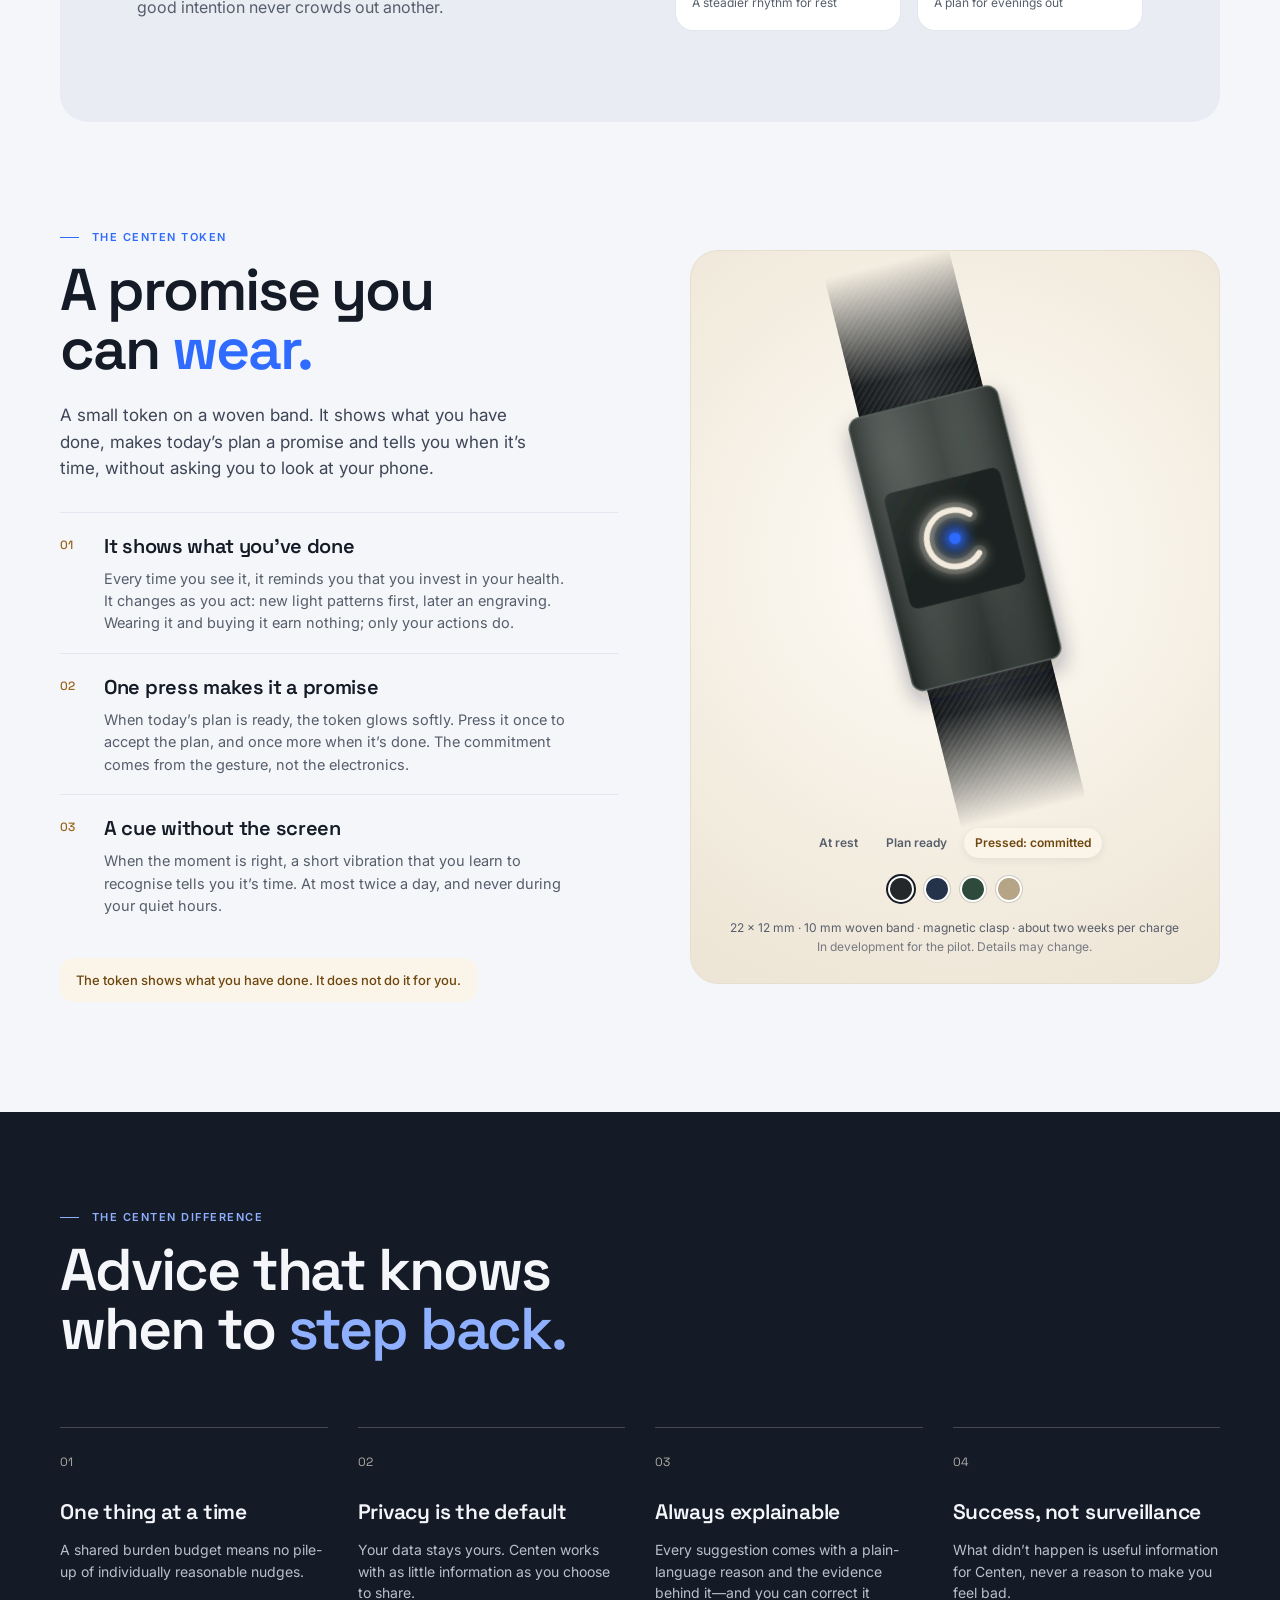
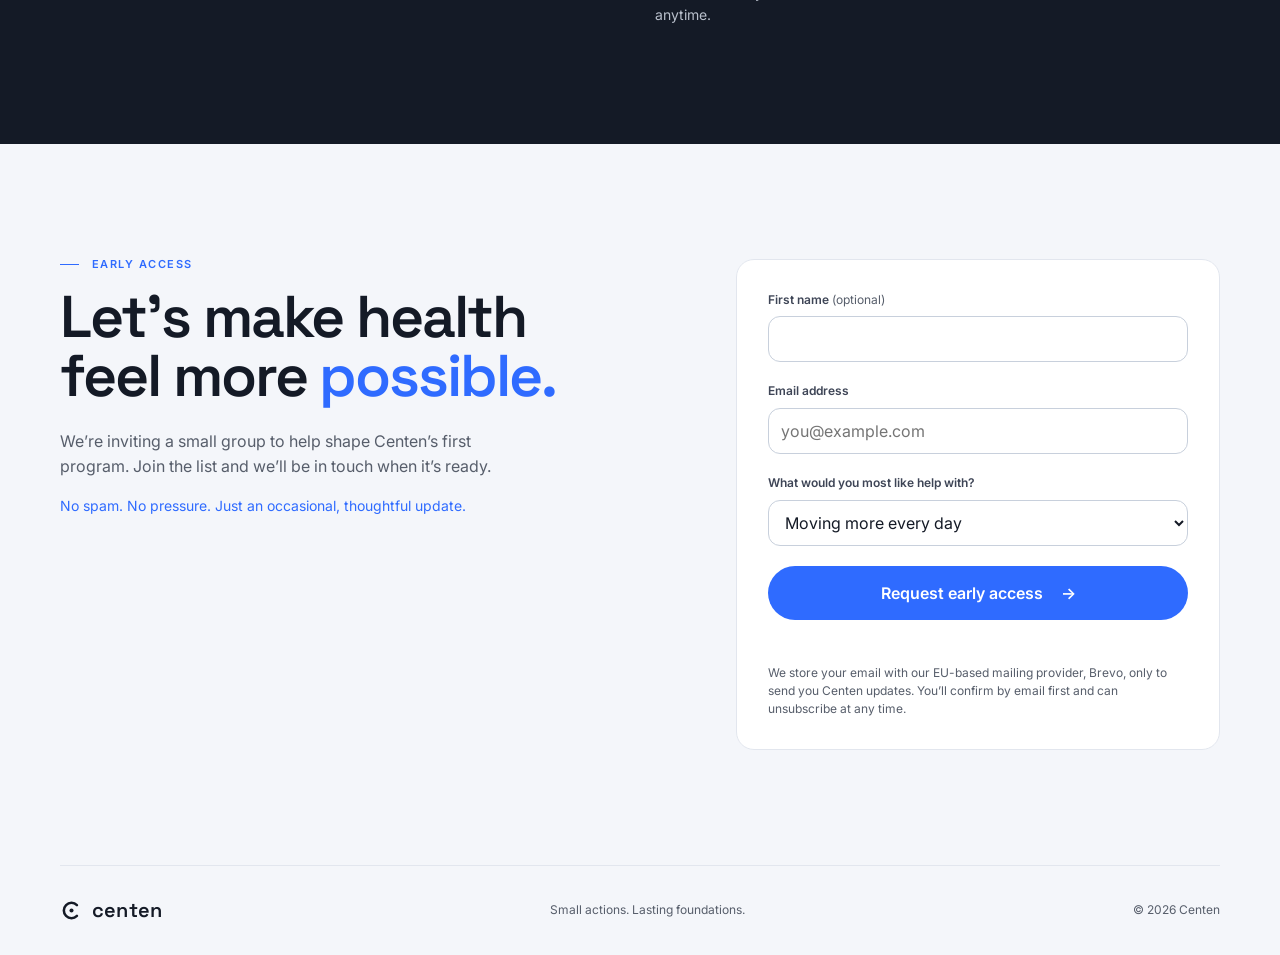
==== commit ced4479c: "Grow the tree sphere from a seed to the full tree Port the app's seedling, growth and camera framing" ====
--- a/index.html
+++ b/index.html
@@ -99,7 +99,7 @@
 
       <section class="heart-section section-shell" id="tree">
         <div class="heart-stage">
-          <canvas class="tree tree-large" data-tree="journey" role="img" aria-label="A tree in a glass sphere, each new colour flowing from the trunk out to the finest twigs"></canvas>
+          <canvas class="tree tree-large" data-tree="journey" role="img" aria-label="A tree in a glass sphere growing from a seed, each new colour flowing from the trunk out to the finest twigs"></canvas>
           <p class="journey-title" aria-live="off"><strong data-journey-title>Level 1 of 16 · Sage</strong></p>
           <div class="level-path level-path-large" data-level-path="journey" aria-hidden="true"></div>
           <div class="journey-foot">
